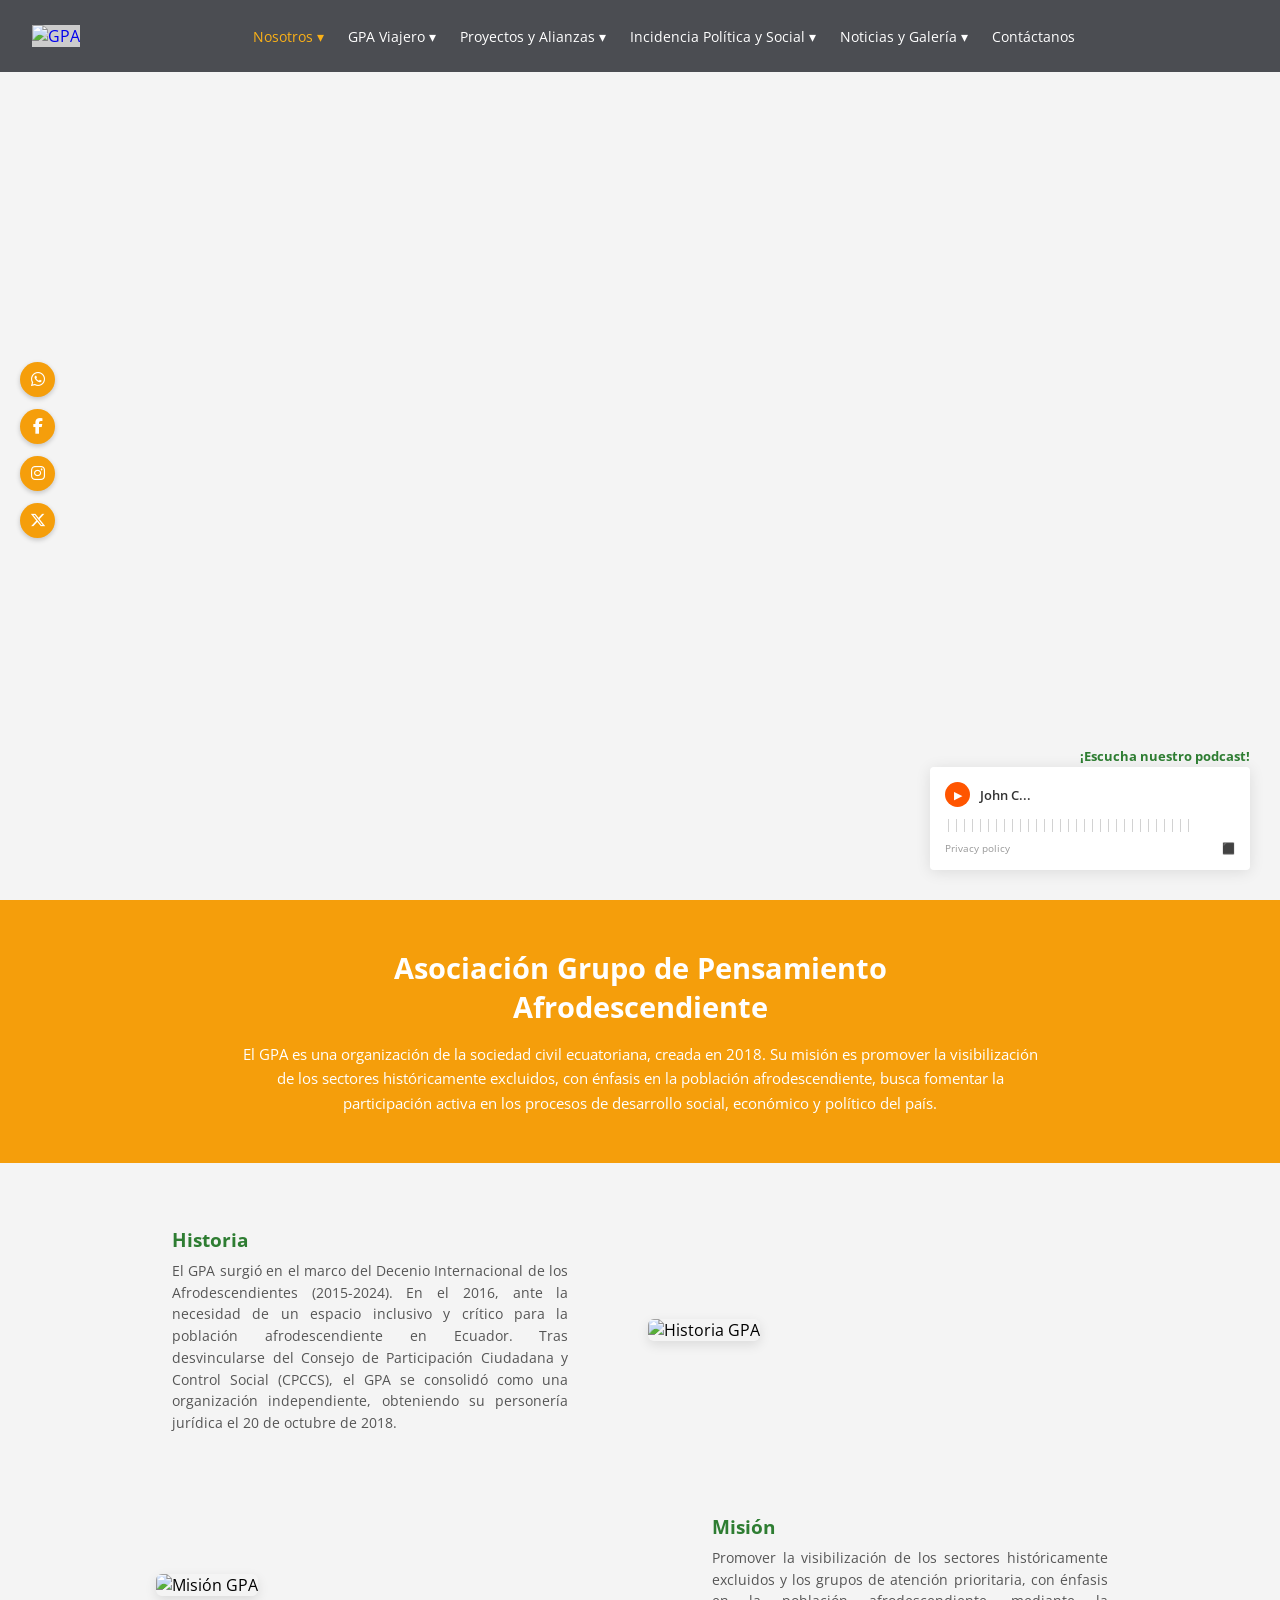
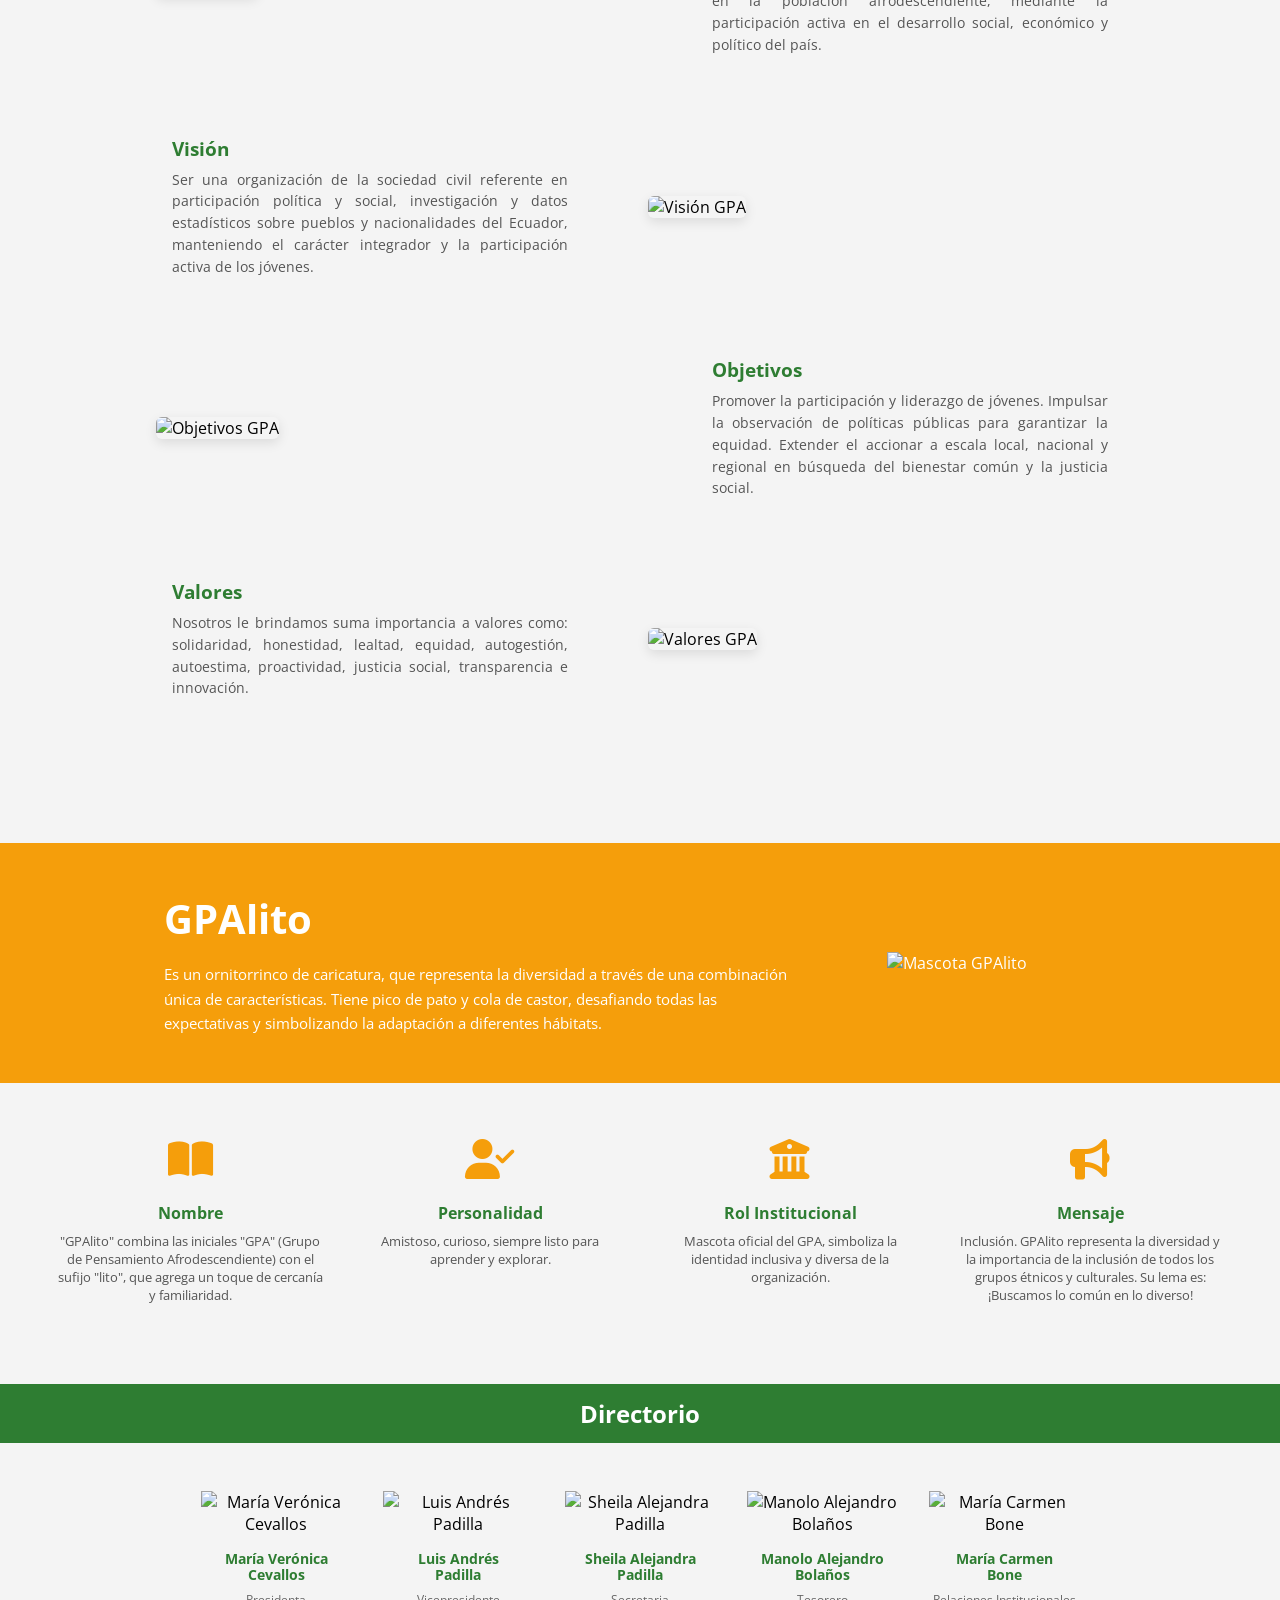
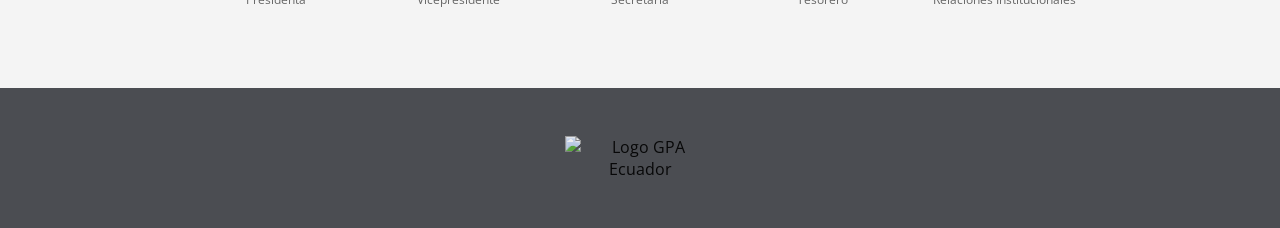
==== index.html @ c5108c90 "Mi primer commit: Pagina Inicial" ====
<!DOCTYPE html>
<html lang="es">
<head>
    <meta charset="UTF-8">
    <meta name="viewport" content="width=device-width, initial-scale=1.0">
    <title>GPA Ecuador | Grupo de Pensamiento Afrodescendiente</title>
    
    <link rel="preconnect" href="https://fonts.googleapis.com">
    <link rel="preconnect" href="https://fonts.gstatic.com" crossorigin>
    <link href="https://fonts.googleapis.com/css2?family=Montserrat:wght@400;600;700&family=Open+Sans:wght@400;600&display=swap" rel="stylesheet">
    
    <link rel="stylesheet" href="https://cdnjs.cloudflare.com/ajax/libs/font-awesome/6.4.0/css/all.min.css">
    
    <link rel="stylesheet" href="css/styles.css">
</head>
<body>

   <div class="social-sidebar">
        <a href="https://api.whatsapp.com/send?phone=593963593763&text&context=ARC0mKlRReVbteRDVoVHI3ZpB_s1VUtft6moxFhTXFk3QOKmRRpmw9lEQm4PkUYQwe5VTdAUgNfcZGFbI316Rn2r6z-CFw1SJImTO-wbsrVfuX4d-Qjkn3jvukXHPbR6F3FJP-Gywp6Gw6svN1Ks0zBRpQ&source&app=facebook" target="_blank" rel="noopener noreferrer" class="social-btn">
            <i class="fab fa-whatsapp"></i>
        </a>
        
        <a href="https://www.facebook.com/gpafroficial" target="_blank" rel="noopener noreferrer" class="social-btn">
            <i class="fab fa-facebook-f"></i>
        </a>
        
        <a href="https://www.instagram.com/gpafroficial/" target="_blank" rel="noopener noreferrer" class="social-btn">
            <i class="fab fa-instagram"></i>
        </a>
        
        <a href="https://x.com/gpafroficial?t=GtPYE1b2U4XXkGQpBoZMTg&s=09" target="_blank" rel="noopener noreferrer" class="social-btn">
            <i class="fa-brands fa-x-twitter"></i>
        </a>
    </div>

   <header class="header">
        <nav class="navbar container-fluid">
            <a href="index.html" class="logo">
                <img src="assets/ruta-a-tu-logo.png" alt="GPA" class="logo-img">
            </a>
            
            <div class="nav-menu" id="nav-menu">
                <ul class="nav-list">
                    <li class="nav-item dropdown">
                        <a href="index.html" class="nav-link active">Nosotros ▾</a>
                        <ul class="dropdown-menu">
                            <li><a href="index.html#historia" class="dropdown-link">Historia</a></li>
                            <li><a href="index.html#gpalito" class="dropdown-link">GPAlito</a></li>
                            <li><a href="index.html#autoridades" class="dropdown-link">Autoridades</a></li>
                        </ul>
                    </li>
                    
                    <li class="nav-item dropdown">
                        <a href="pages/gpaviajero.html" class="nav-link">GPA Viajero ▾</a>
                        <ul class="dropdown-menu">
                            <li><a href="pages/gpaviajero.html#nacional" class="dropdown-link">Nacional</a></li>
                            <li><a href="pages/gpaviajero.html#internacional" class="dropdown-link">Internacional</a></li>
                        </ul>
                    </li>

                    <li class="nav-item dropdown">
                        <a href="pages/proyectos.html" class="nav-link">Proyectos y Alianzas ▾</a>
                        <ul class="dropdown-menu">
                            <li><a href="pages/proyectos.html#oratoria" class="dropdown-link">Oratoria</a></li>
                            <li><a href="pages/proyectos.html#te-lo-cuento" class="dropdown-link">Te lo cuento en un cuento</a></li>
                            <li><a href="pages/proyectos.html#transformando" class="dropdown-link">Transformando Narrativas</a></li>
                            <li><a href="pages/proyectos.html#evocando" class="dropdown-link">Evocando Raíces</a></li>
                            <li><a href="pages/proyectos.html#cinedis" class="dropdown-link">CINEDIS</a></li>
                            <li><a href="pages/proyectos.html#formacion" class="dropdown-link">Formación de Líderes Comunitarios</a></li>
                            <li><a href="pages/proyectos.html#convenios" class="dropdown-link">Convenios</a></li>
                            <li><a href="pages/proyectos.html#organizaciones" class="dropdown-link">Organizaciones Aliadas</a></li>
                        </ul>
                    </li>
                    
                    <li class="nav-item dropdown">
                        <a href="pages/incidencia.html" class="nav-link">Incidencia Política y Social ▾</a>
                        <ul class="dropdown-menu">
                            <li><a href="pages/incidencia.html#gpa-dialoga" class="dropdown-link">GPA Dialoga</a></li>
                            <li><a href="pages/incidencia.html#redes-integradas" class="dropdown-link">Redes Integradas</a></li>
                            <li><a href="pages/incidencia.html#incidencia-social" class="dropdown-link">Incidencia Social</a></li>
                        </ul>
                    </li>
                    
                    <li class="nav-item dropdown">
                        <a href="pages/noticias.html" class="nav-link">Noticias y Galería ▾</a>
                        <ul class="dropdown-menu">
                            <li><a href="pages/noticias.html#noticias" class="dropdown-link">Noticias</a></li>
                            <li><a href="pages/noticias.html#galeria" class="dropdown-link">Galería</a></li>
                        </ul>
                    </li>
                    
                    <li class="nav-item"><a href="pages/contacto.html" class="nav-link">Contáctanos</a></li>
                </ul>
            </div>

            <div class="nav-toggle" id="nav-toggle">
                <span class="bar"></span><span class="bar"></span><span class="bar"></span>
            </div>
        </nav>
    </header>

    <main>
        <section class="hero-image-only">
        </section>
        
        <section class="banner-naranja">
            <div class="container text-center">
                <h2>Asociación Grupo de Pensamiento<br>Afrodescendiente</h2>
                <p>El GPA es una organización de la sociedad civil ecuatoriana, creada en 2018. Su misión es promover la visibilización de los sectores históricamente excluidos, con énfasis en la población afrodescendiente, busca fomentar la participación activa en los procesos de desarrollo social, económico y político del país.</p>
            </div>
        </section>

        <section id="historia" class="pilares container">
            <div class="pilar-row">
                <div class="pilar-text">
                    <h3 class="titulo-verde">Historia</h3>
                    <p>El GPA surgió en el marco del Decenio Internacional de los Afrodescendientes (2015-2024). En el 2016, ante la necesidad de un espacio inclusivo y crítico para la población afrodescendiente en Ecuador. Tras desvincularse del Consejo de Participación Ciudadana y Control Social (CPCCS), el GPA se consolidó como una organización independiente, obteniendo su personería jurídica el 20 de octubre de 2018.</p>
                </div>
                <div class="pilar-img">
                    <img src="ruta-imagen-historia.jpg" alt="Historia GPA">
                </div>
            </div>

            <div class="pilar-row row-reverse">
                <div class="pilar-text">
                    <h3 class="titulo-verde">Misión</h3>
                    <p>Promover la visibilización de los sectores históricamente excluidos y los grupos de atención prioritaria, con énfasis en la población afrodescendiente, mediante la participación activa en el desarrollo social, económico y político del país.</p>
                </div>
                <div class="pilar-img">
                    <img src="ruta-imagen-mision.jpg" alt="Misión GPA">
                </div>
            </div>

            <div class="pilar-row">
                <div class="pilar-text">
                    <h3 class="titulo-verde">Visión</h3>
                    <p>Ser una organización de la sociedad civil referente en participación política y social, investigación y datos estadísticos sobre pueblos y nacionalidades del Ecuador, manteniendo el carácter integrador y la participación activa de los jóvenes.</p>
                </div>
                <div class="pilar-img">
                    <img src="ruta-imagen-vision.jpg" alt="Visión GPA">
                </div>
            </div>

            <div class="pilar-row row-reverse">
                <div class="pilar-text">
                    <h3 class="titulo-verde">Objetivos</h3>
                    <p>Promover la participación y liderazgo de jóvenes. Impulsar la observación de políticas públicas para garantizar la equidad. Extender el accionar a escala local, nacional y regional en búsqueda del bienestar común y la justicia social.</p>
                </div>
                <div class="pilar-img">
                    <img src="ruta-imagen-objetivos.jpg" alt="Objetivos GPA">
                </div>
            </div>

            <div class="pilar-row">
                <div class="pilar-text">
                    <h3 class="titulo-verde">Valores</h3>
                    <p>Nosotros le brindamos suma importancia a valores como: solidaridad, honestidad, lealtad, equidad, autogestión, autoestima, proactividad, justicia social, transparencia e innovación.</p>
                </div>
                <div class="pilar-img">
                    <img src="ruta-imagen-valores.jpg" alt="Valores GPA">
                </div>
            </div>
        </section>

        <section id="gpalito" class="banner-naranja gpalito-banner">
            <div class="container gpalito-layout">
                <div class="gpalito-text">
                    <h2>GPAlito</h2>
                    <p>Es un ornitorrinco de caricatura, que representa la diversidad a través de una combinación única de características. Tiene pico de pato y cola de castor, desafiando todas las expectativas y simbolizando la adaptación a diferentes hábitats.</p>
                </div>
                <div class="gpalito-img">
                    <img src="ruta-imagen-gpalito.png" alt="Mascota GPAlito">
                </div>
            </div>
        </section>

        <section class="atributos-container container">
            <div class="atributo-item">
                <div class="icono-placeholder"><i class="fa-solid fa-book-open"></i></div>
                <h4 class="titulo-verde">Nombre</h4>
                <p>"GPAlito" combina las iniciales "GPA" (Grupo de Pensamiento Afrodescendiente) con el sufijo "lito", que agrega un toque de cercanía y familiaridad.</p>
            </div>
            <div class="atributo-item">
                <div class="icono-placeholder"><i class="fa-solid fa-user-check"></i></div>
                <h4 class="titulo-verde">Personalidad</h4>
                <p>Amistoso, curioso, siempre listo para aprender y explorar.</p>
            </div>
            <div class="atributo-item">
                <div class="icono-placeholder"><i class="fa-solid fa-building-columns"></i></div>
                <h4 class="titulo-verde">Rol Institucional</h4>
                <p>Mascota oficial del GPA, simboliza la identidad inclusiva y diversa de la organización.</p>
            </div>
            <div class="atributo-item">
                <div class="icono-placeholder"><i class="fa-solid fa-bullhorn"></i></div>
                <h4 class="titulo-verde">Mensaje</h4>
                <p>Inclusión. GPAlito representa la diversidad y la importancia de la inclusión de todos los grupos étnicos y culturales. Su lema es: ¡Buscamos lo común en lo diverso!</p>
            </div>
        </section>

        <section id="autoridades" class="directorio-section">
            <div class="franja-verde">
                <h2>Directorio</h2>
            </div>
            <div class="equipo-container container">
                <div class="miembro">
                    <img src="ruta-foto-maria.jpg" alt="María Verónica Cevallos">
                    <h5 class="titulo-verde">María Verónica<br>Cevallos</h5>
                    <p>Presidenta</p>
                </div>
                <div class="miembro">
                    <img src="ruta-foto-luis.jpg" alt="Luis Andrés Padilla">
                    <h5 class="titulo-verde">Luis Andrés<br>Padilla</h5>
                    <p>Vicepresidente</p>
                </div>
                <div class="miembro">
                    <img src="ruta-foto-sheila.jpg" alt="Sheila Alejandra Padilla">
                    <h5 class="titulo-verde">Sheila Alejandra<br>Padilla</h5>
                    <p>Secretaria</p>
                </div>
                <div class="miembro">
                    <img src="ruta-foto-manolo.jpg" alt="Manolo Alejandro Bolaños">
                    <h5 class="titulo-verde">Manolo Alejandro<br>Bolaños</h5>
                    <p>Tesorero</p>
                </div>
                <div class="miembro">
                    <img src="ruta-foto-carmen.jpg" alt="María Carmen Bone">
                    <h5 class="titulo-verde">María Carmen<br>Bone</h5>
                    <p>Relaciones Institucionales</p>
                </div>
            </div>
        </section>
    </main>

    <div class="podcast-widget">
        <div class="podcast-header">
            <span class="play-btn">▶</span>
            <span class="podcast-title">John C...</span>
        </div>
        <div class="podcast-wave">
            |||||||||||||||||||||||||||||||
        </div>
        <div class="podcast-footer">
            <span class="privacy">Privacy policy</span>
            <span class="logo-blackbox">⬛</span>
        </div>
        <div class="podcast-label">¡Escucha nuestro podcast!</div>
    </div>

    <footer class="footer-gris">
        <div class="container text-center">
            <div class="footer-logo">
                <img src="ruta-a-tu-logo-footer.png" alt="Logo GPA Ecuador">
            </div>
        </div>
    </footer>
    
    <script src="js/main.js"></script>
</body>
</html>
---- css/styles.css ----
/* css/styles.css */

/* --- 1. BASE --- */
@import url('base/variables.css');

/* --- 2. LAYOUT --- */
@import url('layout/header.css');
@import url('layout/footer.css');

/* --- 3. MÓDULOS --- */
@import url('modules/nosotros.css');
@import url('modules/gpaviajero.css');
@import url('modules/proyectos.css');
@import url('modules/incidencias.css');
@import url('modules/noticias.css');
@import url('modules/contacto.css');



/* --- 4. RESPONSIVE (MEDIA QUERIES GLOBALES) --- */
@media screen and (max-width: 768px) {
    /* Header */
    .nav-toggle { display: flex; flex-direction: column; gap: 5px; cursor: pointer; }
    .nav-toggle .bar { width: 25px; height: 3px; background-color: var(--text-light); }
    .nav-menu { position: absolute; top: var(--header-height); left: -100%; width: 100%; background-color: var(--header-bg); padding: 2rem 0; transition: 0.4s; }
    .nav-list { flex-direction: column; align-items: center; gap: 1.5rem; }
    .dropdown-menu { position: static; box-shadow: none; display: none; }
    .dropdown:hover .dropdown-menu { display: block; }
    
    /* Pilares y Layouts */
    .pilar-row, .pilar-row.row-reverse { flex-direction: column; gap: 1.5rem; }
    .gpalito-layout { flex-direction: column; text-align: center; }
    .gpalito-text { text-align: center; margin-bottom: 2rem; }
    .atributos-container { grid-template-columns: 1fr 1fr; }
    
    /* Widgets Flotantes */
    .podcast-widget { width: 280px; right: 10px; bottom: 10px; }
    .social-sidebar { left: 5px; }
}

/* Ajuste para que la barra de navegación fija no cubra el contenido al hacer clic en un enlace */
section[id] {
    /* El valor debe ser igual o ligeramente mayor a la altura de tu barra de navegación (--header-height) */
    scroll-margin-top: 5rem; 
}

.caja-creditos-oculta {
    display: none; /* ¡Esto es lo que mantiene el texto oculto al inicio! */
    margin-top: 2rem;
    max-width: 800px;
    margin-left: auto;
    margin-right: auto;
    border: 1px solid #e0e0e0;
    border-radius: 15px; /* Bordes redondeados */
    padding: 2rem;
    text-align: left;
    background-color: #ffffff;
    box-shadow: 0 4px 15px rgba(0,0,0,0.05);
}
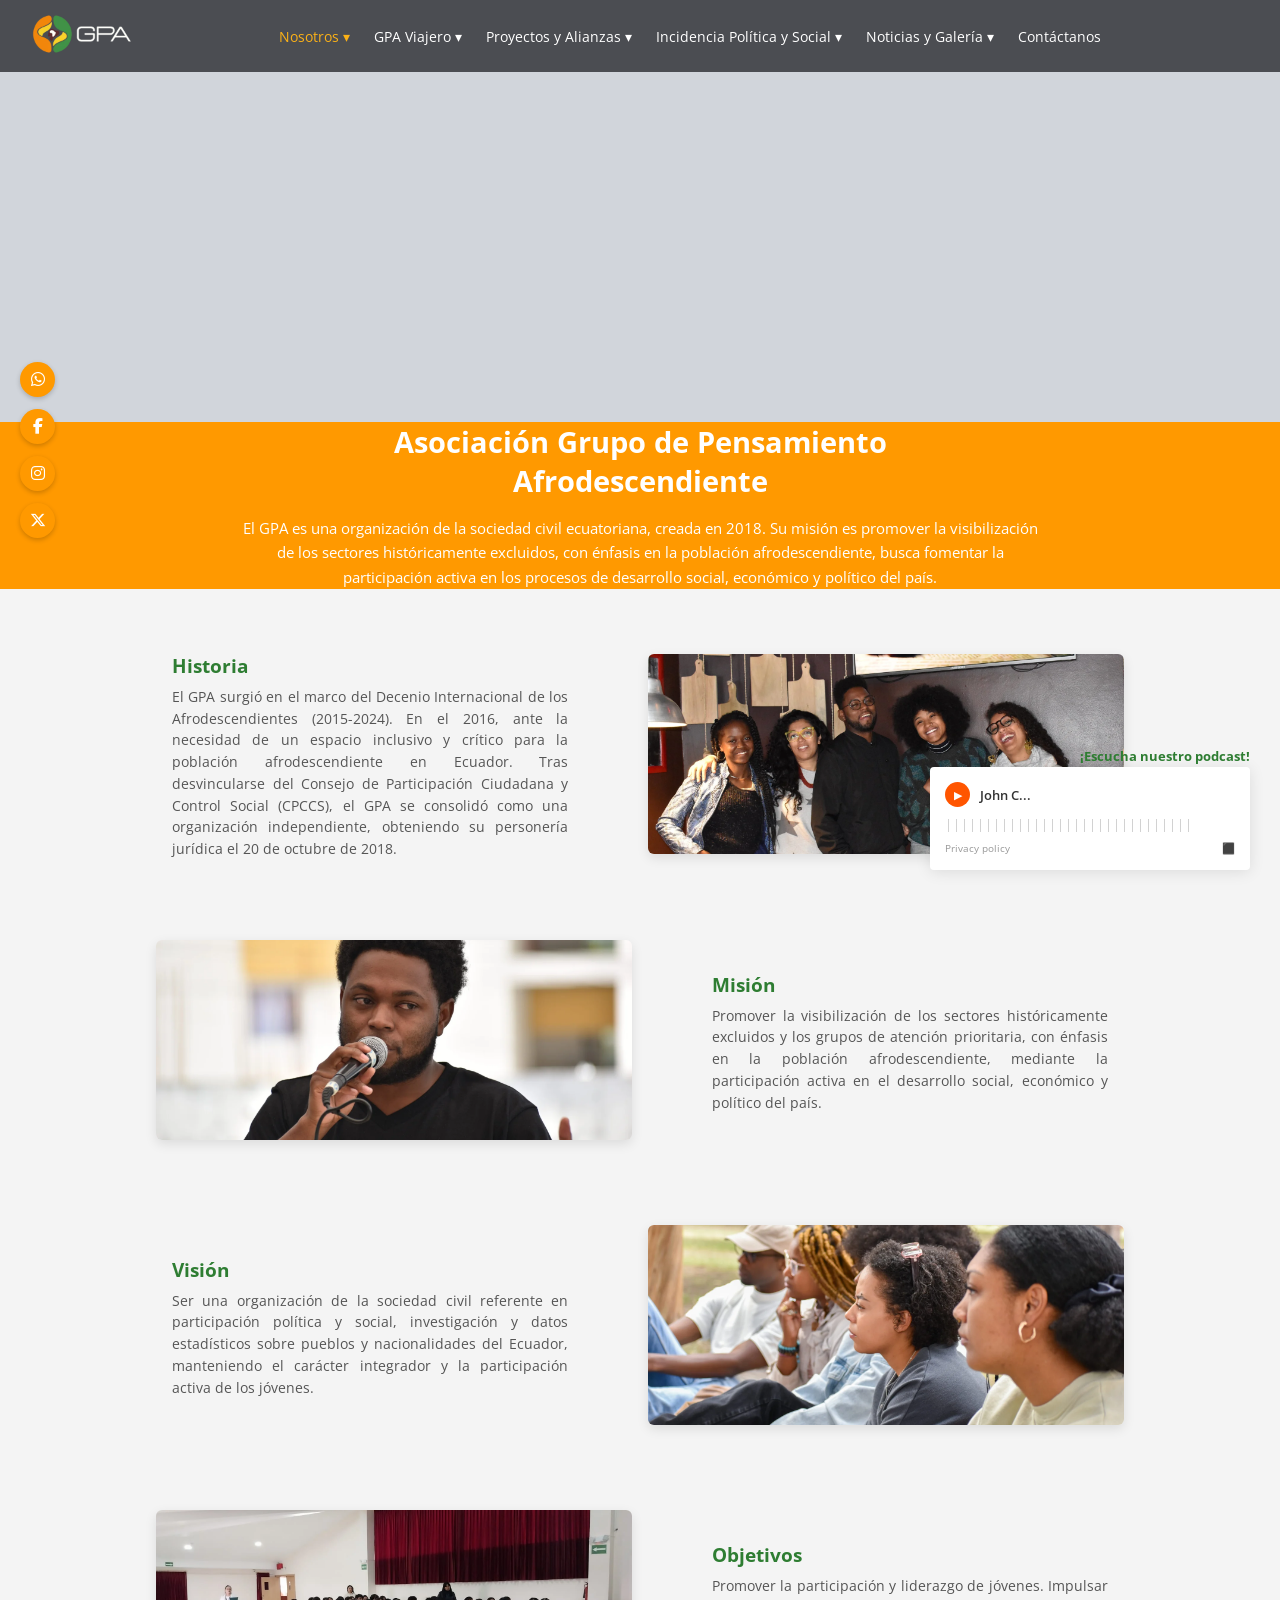
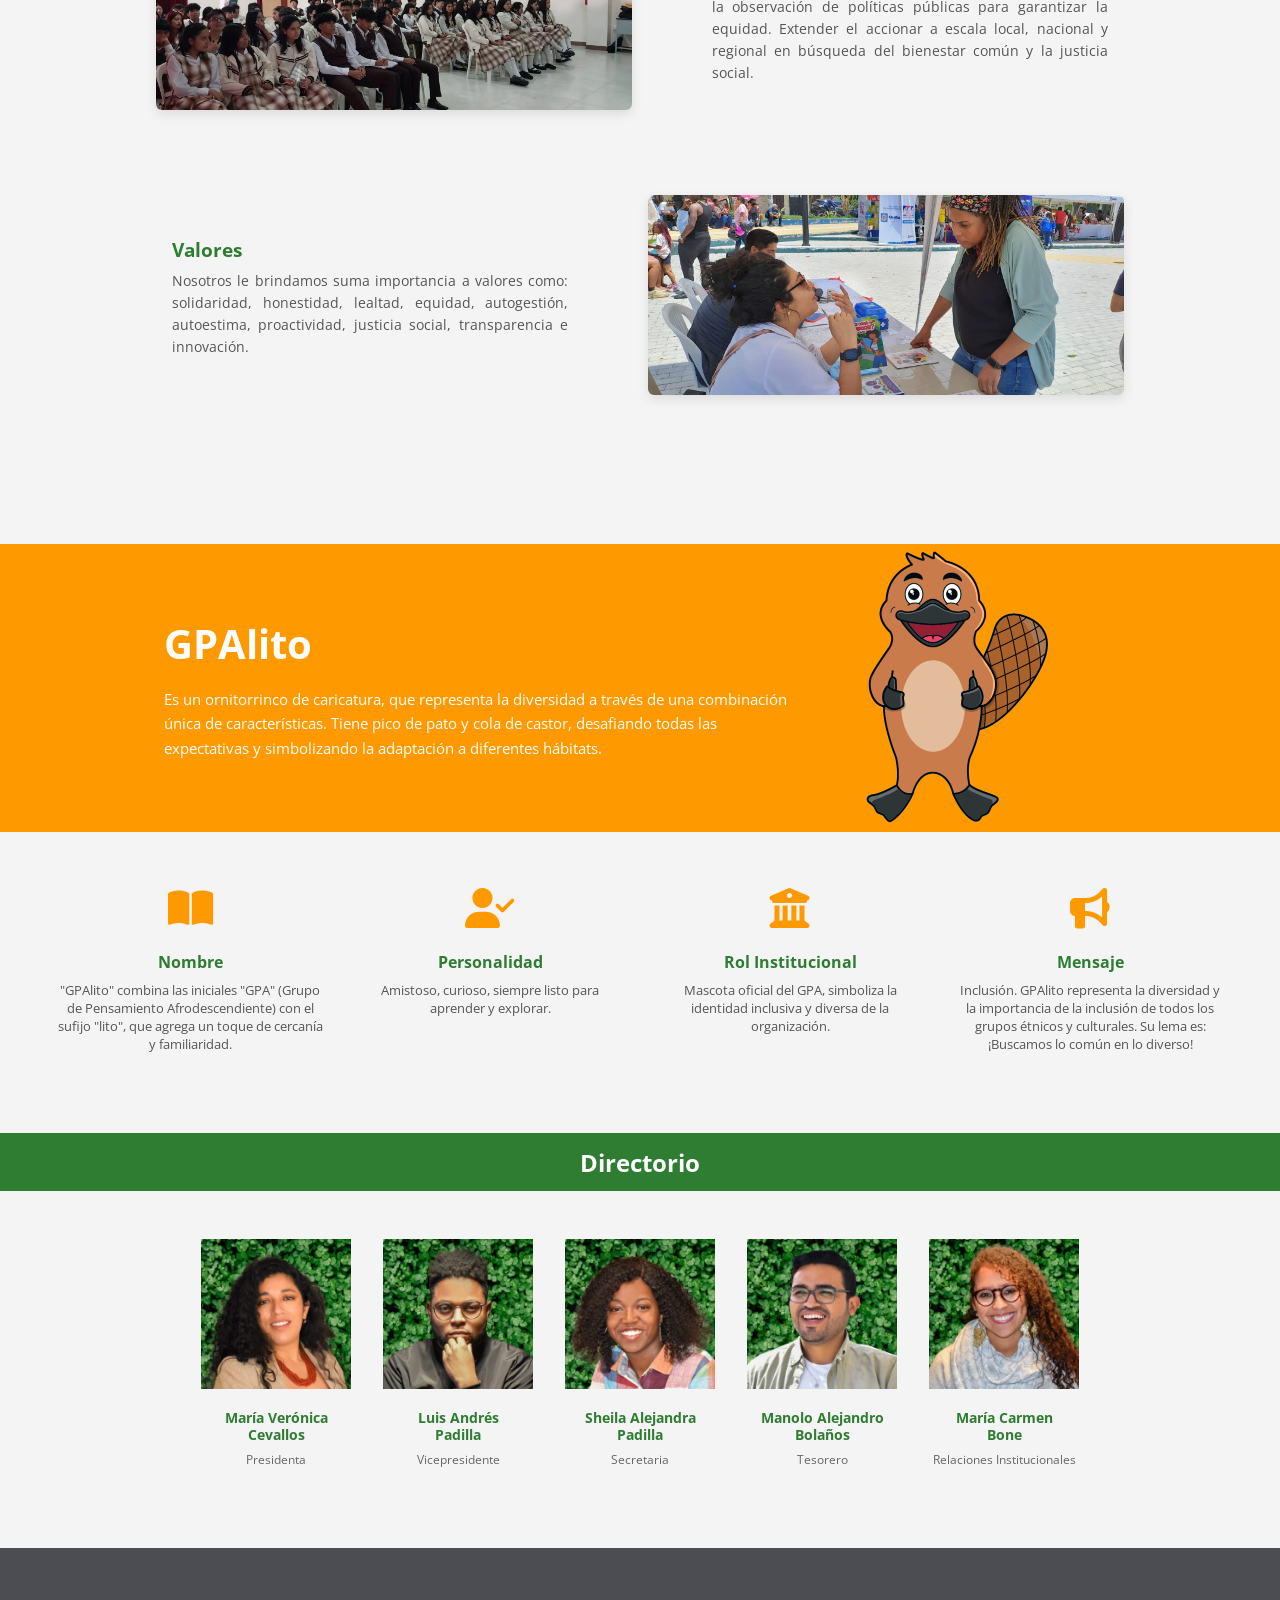
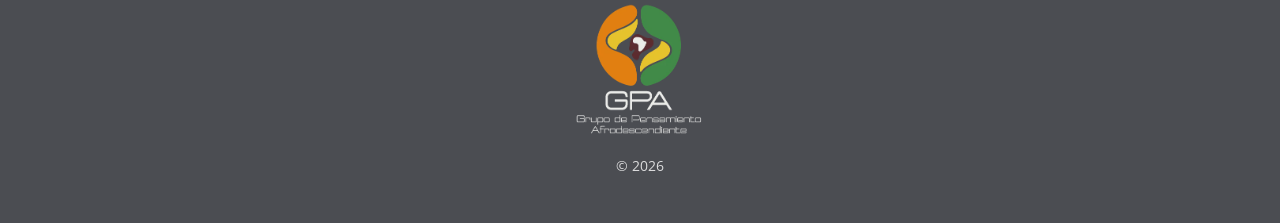
==== commit 7889979e: "Segunda Version" ====
--- a/index.html
+++ b/index.html
@@ -1,44 +1,55 @@
 <!DOCTYPE html>
 <html lang="es">
+
 <head>
+
     <meta charset="UTF-8">
+    <meta name="description"
+        content="Grupo de Pensamiento Afrodescendiente (GPA) en Ecuador. Promovemos derechos, cultura, oratoria y formación de líderes comunitarios afroecuatorianos en Quito.">
+    <meta name="keywords"
+        content="GPA, Afrodescendiente, Ecuador, Quito, Derechos Humanos, Liderazgo, Cultura Afro, Vinculación">
+    <meta name="author" content="Equipo de Diseño Web - Universidad Tecnológica Israel">
+
+    <meta property="og:title" content="GPA Ecuador - Grupo de Pensamiento Afrodescendiente">
+    <meta property="og:description"
+        content="Conoce nuestros proyectos de incidencia política, oratoria y derechos sociales en Ecuador.">
+    <meta property="og:image" content="../assets/ruta-a-tu-logo.png">
+    <meta property="og:url" content="https://gpaecuador.org">
     <meta name="viewport" content="width=device-width, initial-scale=1.0">
     <title>GPA Ecuador | Grupo de Pensamiento Afrodescendiente</title>
-    
+
     <link rel="preconnect" href="https://fonts.googleapis.com">
     <link rel="preconnect" href="https://fonts.gstatic.com" crossorigin>
-    <link href="https://fonts.googleapis.com/css2?family=Montserrat:wght@400;600;700&family=Open+Sans:wght@400;600&display=swap" rel="stylesheet">
-    
+    <link
+        href="https://fonts.googleapis.com/css2?family=Montserrat:wght@400;600;700&family=Open+Sans:wght@400;600&display=swap"
+        rel="stylesheet">
+
     <link rel="stylesheet" href="https://cdnjs.cloudflare.com/ajax/libs/font-awesome/6.4.0/css/all.min.css">
-    
+
     <link rel="stylesheet" href="css/styles.css">
 </head>
+
 <body>
 
-   <div class="social-sidebar">
-        <a href="https://api.whatsapp.com/send?phone=593963593763&text&context=ARC0mKlRReVbteRDVoVHI3ZpB_s1VUtft6moxFhTXFk3QOKmRRpmw9lEQm4PkUYQwe5VTdAUgNfcZGFbI316Rn2r6z-CFw1SJImTO-wbsrVfuX4d-Qjkn3jvukXHPbR6F3FJP-Gywp6Gw6svN1Ks0zBRpQ&source&app=facebook" target="_blank" rel="noopener noreferrer" class="social-btn">
-            <i class="fab fa-whatsapp"></i>
-        </a>
-        
-        <a href="https://www.facebook.com/gpafroficial" target="_blank" rel="noopener noreferrer" class="social-btn">
-            <i class="fab fa-facebook-f"></i>
-        </a>
-        
-        <a href="https://www.instagram.com/gpafroficial/" target="_blank" rel="noopener noreferrer" class="social-btn">
-            <i class="fab fa-instagram"></i>
-        </a>
-        
-        <a href="https://x.com/gpafroficial?t=GtPYE1b2U4XXkGQpBoZMTg&s=09" target="_blank" rel="noopener noreferrer" class="social-btn">
-            <i class="fa-brands fa-x-twitter"></i>
-        </a>
+
+
+    <div class="social-sidebar">
+        <a href="https://api.whatsapp.com/send?phone=593963593763" target="_blank" rel="noopener noreferrer"
+            class="social-btn" aria-label="WhatsApp"><i class="fab fa-whatsapp"></i></a>
+        <a href="https://www.facebook.com/gpafroficial" target="_blank" rel="noopener noreferrer" class="social-btn"
+            aria-label="Facebook"><i class="fab fa-facebook-f"></i></a>
+        <a href="https://www.instagram.com/gpafroficial/" target="_blank" rel="noopener noreferrer" class="social-btn"
+            aria-label="Instagram"><i class="fab fa-instagram"></i></a>
+        <a href="https://x.com/gpafroficial" target="_blank" rel="noopener noreferrer" class="social-btn"
+            aria-label="Twitter"><i class="fa-brands fa-x-twitter"></i></a>
     </div>
 
-   <header class="header">
+    <header class="header">
         <nav class="navbar container-fluid">
             <a href="index.html" class="logo">
-                <img src="assets/ruta-a-tu-logo.png" alt="GPA" class="logo-img">
+                <img src="assets/img/LogoMenuGPA.webp" alt="GPA" class="logo-img">
             </a>
-            
+
             <div class="nav-menu" id="nav-menu">
                 <ul class="nav-list">
                     <li class="nav-item dropdown">
@@ -49,12 +60,13 @@
                             <li><a href="index.html#autoridades" class="dropdown-link">Autoridades</a></li>
                         </ul>
                     </li>
-                    
+
                     <li class="nav-item dropdown">
                         <a href="pages/gpaviajero.html" class="nav-link">GPA Viajero ▾</a>
                         <ul class="dropdown-menu">
                             <li><a href="pages/gpaviajero.html#nacional" class="dropdown-link">Nacional</a></li>
-                            <li><a href="pages/gpaviajero.html#internacional" class="dropdown-link">Internacional</a></li>
+                            <li><a href="pages/gpaviajero.html#internacional" class="dropdown-link">Internacional</a>
+                            </li>
                         </ul>
                     </li>
 
@@ -62,25 +74,31 @@
                         <a href="pages/proyectos.html" class="nav-link">Proyectos y Alianzas ▾</a>
                         <ul class="dropdown-menu">
                             <li><a href="pages/proyectos.html#oratoria" class="dropdown-link">Oratoria</a></li>
-                            <li><a href="pages/proyectos.html#te-lo-cuento" class="dropdown-link">Te lo cuento en un cuento</a></li>
-                            <li><a href="pages/proyectos.html#transformando" class="dropdown-link">Transformando Narrativas</a></li>
+                            <li><a href="pages/proyectos.html#te-lo-cuento" class="dropdown-link">Te lo cuento en un
+                                    cuento</a></li>
+                            <li><a href="pages/proyectos.html#transformando" class="dropdown-link">Transformando
+                                    Narrativas</a></li>
                             <li><a href="pages/proyectos.html#evocando" class="dropdown-link">Evocando Raíces</a></li>
                             <li><a href="pages/proyectos.html#cinedis" class="dropdown-link">CINEDIS</a></li>
-                            <li><a href="pages/proyectos.html#formacion" class="dropdown-link">Formación de Líderes Comunitarios</a></li>
+                            <li><a href="pages/proyectos.html#formacion" class="dropdown-link">Formación de Líderes
+                                    Comunitarios</a></li>
                             <li><a href="pages/proyectos.html#convenios" class="dropdown-link">Convenios</a></li>
-                            <li><a href="pages/proyectos.html#organizaciones" class="dropdown-link">Organizaciones Aliadas</a></li>
-                        </ul>
-                    </li>
-                    
+                            <li><a href="pages/proyectos.html#organizaciones" class="dropdown-link">Organizaciones
+                                    Aliadas</a></li>
+                        </ul>
+                    </li>
+
                     <li class="nav-item dropdown">
                         <a href="pages/incidencia.html" class="nav-link">Incidencia Política y Social ▾</a>
                         <ul class="dropdown-menu">
                             <li><a href="pages/incidencia.html#gpa-dialoga" class="dropdown-link">GPA Dialoga</a></li>
-                            <li><a href="pages/incidencia.html#redes-integradas" class="dropdown-link">Redes Integradas</a></li>
-                            <li><a href="pages/incidencia.html#incidencia-social" class="dropdown-link">Incidencia Social</a></li>
-                        </ul>
-                    </li>
-                    
+                            <li><a href="pages/incidencia.html#redes-integradas" class="dropdown-link">Redes
+                                    Integradas</a></li>
+                            <li><a href="pages/incidencia.html#incidencia-social" class="dropdown-link">Incidencia
+                                    Social</a></li>
+                        </ul>
+                    </li>
+
                     <li class="nav-item dropdown">
                         <a href="pages/noticias.html" class="nav-link">Noticias y Galería ▾</a>
                         <ul class="dropdown-menu">
@@ -88,7 +106,7 @@
                             <li><a href="pages/noticias.html#galeria" class="dropdown-link">Galería</a></li>
                         </ul>
                     </li>
-                    
+
                     <li class="nav-item"><a href="pages/contacto.html" class="nav-link">Contáctanos</a></li>
                 </ul>
             </div>
@@ -100,13 +118,24 @@
     </header>
 
     <main>
-        <section class="hero-image-only">
-        </section>
-        
+        <section class="hero-viajero">
+            <div class="slider-container">
+                <div class="slider">
+                    <div class="slide"><img src="assets/img//View-Nosotros/Principal1.webp" alt="Slide 1"></div>
+                    <div class="slide"><img src="assets/img//View-Nosotros/Principal2.webp" alt="Slide 2"></div>
+                    <div class="slide"><img src="assets/img//View-Nosotros/Principal3.webp" alt="Slide 3"></div>
+                </div>
+                <section class="banner-naranja"></section>
+            </div>
+        </section>
+
         <section class="banner-naranja">
             <div class="container text-center">
                 <h2>Asociación Grupo de Pensamiento<br>Afrodescendiente</h2>
-                <p>El GPA es una organización de la sociedad civil ecuatoriana, creada en 2018. Su misión es promover la visibilización de los sectores históricamente excluidos, con énfasis en la población afrodescendiente, busca fomentar la participación activa en los procesos de desarrollo social, económico y político del país.</p>
+                <p>El GPA es una organización de la sociedad civil ecuatoriana, creada en 2018. Su misión es promover la
+                    visibilización de los sectores históricamente excluidos, con énfasis en la población
+                    afrodescendiente, busca fomentar la participación activa en los procesos de desarrollo social,
+                    económico y político del país.</p>
             </div>
         </section>
 
@@ -114,50 +143,61 @@
             <div class="pilar-row">
                 <div class="pilar-text">
                     <h3 class="titulo-verde">Historia</h3>
-                    <p>El GPA surgió en el marco del Decenio Internacional de los Afrodescendientes (2015-2024). En el 2016, ante la necesidad de un espacio inclusivo y crítico para la población afrodescendiente en Ecuador. Tras desvincularse del Consejo de Participación Ciudadana y Control Social (CPCCS), el GPA se consolidó como una organización independiente, obteniendo su personería jurídica el 20 de octubre de 2018.</p>
-                </div>
-                <div class="pilar-img">
-                    <img src="ruta-imagen-historia.jpg" alt="Historia GPA">
+                    <p>El GPA surgió en el marco del Decenio Internacional de los Afrodescendientes (2015-2024). En el
+                        2016, ante la necesidad de un espacio inclusivo y crítico para la población afrodescendiente en
+                        Ecuador. Tras desvincularse del Consejo de Participación Ciudadana y Control Social (CPCCS), el
+                        GPA se consolidó como una organización independiente, obteniendo su personería jurídica el 20 de
+                        octubre de 2018.</p>
+                </div>
+                <div class="pilar-img">
+                    <img src="assets/img//View-Nosotros/Historia.webp" alt="Historia GPA">
                 </div>
             </div>
 
             <div class="pilar-row row-reverse">
                 <div class="pilar-text">
                     <h3 class="titulo-verde">Misión</h3>
-                    <p>Promover la visibilización de los sectores históricamente excluidos y los grupos de atención prioritaria, con énfasis en la población afrodescendiente, mediante la participación activa en el desarrollo social, económico y político del país.</p>
-                </div>
-                <div class="pilar-img">
-                    <img src="ruta-imagen-mision.jpg" alt="Misión GPA">
+                    <p>Promover la visibilización de los sectores históricamente excluidos y los grupos de atención
+                        prioritaria, con énfasis en la población afrodescendiente, mediante la participación activa en
+                        el desarrollo social, económico y político del país.</p>
+                </div>
+                <div class="pilar-img">
+                    <img src="assets/img/View-Nosotros/Mision.webp" alt="Misión GPA">
                 </div>
             </div>
 
             <div class="pilar-row">
                 <div class="pilar-text">
                     <h3 class="titulo-verde">Visión</h3>
-                    <p>Ser una organización de la sociedad civil referente en participación política y social, investigación y datos estadísticos sobre pueblos y nacionalidades del Ecuador, manteniendo el carácter integrador y la participación activa de los jóvenes.</p>
-                </div>
-                <div class="pilar-img">
-                    <img src="ruta-imagen-vision.jpg" alt="Visión GPA">
+                    <p>Ser una organización de la sociedad civil referente en participación política y social,
+                        investigación y datos estadísticos sobre pueblos y nacionalidades del Ecuador, manteniendo el
+                        carácter integrador y la participación activa de los jóvenes.</p>
+                </div>
+                <div class="pilar-img">
+                    <img src="assets/img/View-Nosotros/Vision.webp" alt="Visión GPA">
                 </div>
             </div>
 
             <div class="pilar-row row-reverse">
                 <div class="pilar-text">
                     <h3 class="titulo-verde">Objetivos</h3>
-                    <p>Promover la participación y liderazgo de jóvenes. Impulsar la observación de políticas públicas para garantizar la equidad. Extender el accionar a escala local, nacional y regional en búsqueda del bienestar común y la justicia social.</p>
-                </div>
-                <div class="pilar-img">
-                    <img src="ruta-imagen-objetivos.jpg" alt="Objetivos GPA">
+                    <p>Promover la participación y liderazgo de jóvenes. Impulsar la observación de políticas públicas
+                        para garantizar la equidad. Extender el accionar a escala local, nacional y regional en búsqueda
+                        del bienestar común y la justicia social.</p>
+                </div>
+                <div class="pilar-img">
+                    <img src="assets/img/View-Nosotros/Objetivos.webp" alt="Objetivos GPA">
                 </div>
             </div>
 
             <div class="pilar-row">
                 <div class="pilar-text">
                     <h3 class="titulo-verde">Valores</h3>
-                    <p>Nosotros le brindamos suma importancia a valores como: solidaridad, honestidad, lealtad, equidad, autogestión, autoestima, proactividad, justicia social, transparencia e innovación.</p>
-                </div>
-                <div class="pilar-img">
-                    <img src="ruta-imagen-valores.jpg" alt="Valores GPA">
+                    <p>Nosotros le brindamos suma importancia a valores como: solidaridad, honestidad, lealtad, equidad,
+                        autogestión, autoestima, proactividad, justicia social, transparencia e innovación.</p>
+                </div>
+                <div class="pilar-img">
+                    <img src="assets/img/View-Nosotros/Valores.webp" alt="Valores GPA">
                 </div>
             </div>
         </section>
@@ -166,10 +206,12 @@
             <div class="container gpalito-layout">
                 <div class="gpalito-text">
                     <h2>GPAlito</h2>
-                    <p>Es un ornitorrinco de caricatura, que representa la diversidad a través de una combinación única de características. Tiene pico de pato y cola de castor, desafiando todas las expectativas y simbolizando la adaptación a diferentes hábitats.</p>
+                    <p>Es un ornitorrinco de caricatura, que representa la diversidad a través de una combinación única
+                        de características. Tiene pico de pato y cola de castor, desafiando todas las expectativas y
+                        simbolizando la adaptación a diferentes hábitats.</p>
                 </div>
                 <div class="gpalito-img">
-                    <img src="ruta-imagen-gpalito.png" alt="Mascota GPAlito">
+                    <img src="assets/img/View-Nosotros/gpalitoMascota.webp" alt="Mascota GPAlito">
                 </div>
             </div>
         </section>
@@ -178,7 +220,8 @@
             <div class="atributo-item">
                 <div class="icono-placeholder"><i class="fa-solid fa-book-open"></i></div>
                 <h4 class="titulo-verde">Nombre</h4>
-                <p>"GPAlito" combina las iniciales "GPA" (Grupo de Pensamiento Afrodescendiente) con el sufijo "lito", que agrega un toque de cercanía y familiaridad.</p>
+                <p>"GPAlito" combina las iniciales "GPA" (Grupo de Pensamiento Afrodescendiente) con el sufijo "lito",
+                    que agrega un toque de cercanía y familiaridad.</p>
             </div>
             <div class="atributo-item">
                 <div class="icono-placeholder"><i class="fa-solid fa-user-check"></i></div>
@@ -193,7 +236,8 @@
             <div class="atributo-item">
                 <div class="icono-placeholder"><i class="fa-solid fa-bullhorn"></i></div>
                 <h4 class="titulo-verde">Mensaje</h4>
-                <p>Inclusión. GPAlito representa la diversidad y la importancia de la inclusión de todos los grupos étnicos y culturales. Su lema es: ¡Buscamos lo común en lo diverso!</p>
+                <p>Inclusión. GPAlito representa la diversidad y la importancia de la inclusión de todos los grupos
+                    étnicos y culturales. Su lema es: ¡Buscamos lo común en lo diverso!</p>
             </div>
         </section>
 
@@ -203,27 +247,27 @@
             </div>
             <div class="equipo-container container">
                 <div class="miembro">
-                    <img src="ruta-foto-maria.jpg" alt="María Verónica Cevallos">
+                    <img src="assets/img/View-Nosotros/Maria.webp" alt="María Verónica Cevallos">
                     <h5 class="titulo-verde">María Verónica<br>Cevallos</h5>
                     <p>Presidenta</p>
                 </div>
                 <div class="miembro">
-                    <img src="ruta-foto-luis.jpg" alt="Luis Andrés Padilla">
+                    <img src="assets/img/View-Nosotros/Luis.webp" alt="Luis Andrés Padilla">
                     <h5 class="titulo-verde">Luis Andrés<br>Padilla</h5>
                     <p>Vicepresidente</p>
                 </div>
                 <div class="miembro">
-                    <img src="ruta-foto-sheila.jpg" alt="Sheila Alejandra Padilla">
+                    <img src="assets/img/View-Nosotros/Sheila.webp" alt="Sheila Alejandra Padilla">
                     <h5 class="titulo-verde">Sheila Alejandra<br>Padilla</h5>
                     <p>Secretaria</p>
                 </div>
                 <div class="miembro">
-                    <img src="ruta-foto-manolo.jpg" alt="Manolo Alejandro Bolaños">
+                    <img src="assets/img/View-Nosotros/Manolo.webp" alt="Manolo Alejandro Bolaños">
                     <h5 class="titulo-verde">Manolo Alejandro<br>Bolaños</h5>
                     <p>Tesorero</p>
                 </div>
                 <div class="miembro">
-                    <img src="ruta-foto-carmen.jpg" alt="María Carmen Bone">
+                    <img src="assets/img/View-Nosotros/Maria-Carmen.webp" alt="María Carmen Bone">
                     <h5 class="titulo-verde">María Carmen<br>Bone</h5>
                     <p>Relaciones Institucionales</p>
                 </div>
@@ -249,11 +293,13 @@
     <footer class="footer-gris">
         <div class="container text-center">
             <div class="footer-logo">
-                <img src="ruta-a-tu-logo-footer.png" alt="Logo GPA Ecuador">
-            </div>
+                <img src="assets/img/LogoGPA.webp" alt="Logo GPA Ecuador">
+            </div>
+            <p class="footer-copyright">© 2026</p>
         </div>
     </footer>
-    
+
     <script src="js/main.js"></script>
 </body>
-</html>
+
+</html>
--- a/css/styles.css
+++ b/css/styles.css
@@ -58,3 +58,79 @@
     box-shadow: 0 4px 15px rgba(0,0,0,0.05);
 }
 
+/* Menú móvil oculto por defecto */
+@media screen and (max-width: 992px) {
+    .nav-menu {
+        position: absolute;
+        top: 100%;
+        left: -100%; /* Oculto fuera de la pantalla */
+        width: 100%;
+        background-color: #333;
+        transition: 0.3s;
+    }
+    .nav-menu.show {
+        left: 0; /* Desliza hacia adentro */
+    }
+    .nav-list {
+        flex-direction: column;
+        align-items: center;
+        padding: 2rem 0;
+    }
+    .nav-toggle {
+        display: block; /* Asegúrate de que el icono sea visible */
+        cursor: pointer;
+    }
+}
+
+ .slider-container {
+    display: block;
+    margin: 0 !important;
+    padding: 0 !important;
+    border: none !important;
+    line-height: 0;
+    background: red; 
+}
+
+
+.slider {
+    display: flex;
+    width: 300%; /* 100% por cada imagen */
+    animation: slide 15s infinite; /* El efecto de movimiento */
+}
+
+/* Imagenes principales*/
+.slide {
+    position: absolute;
+    top: 0;
+    left: 0;
+    width: 100%;
+    height: 100%;
+    opacity: 0;
+    transition: opacity 1.5s ease-in-out; /* Tiempo de la transición */
+}
+.slide img {
+    display: block;
+    width: 100%;
+    height: 100%;
+    object-fit: cover;
+}
+
+/* Animación de desvanecimiento */
+.slider-container .slide:nth-child(1) { animation: fade 12s infinite; }
+.slider-container .slide:nth-child(2) { animation: fade 12s infinite 4s; }
+.slider-container .slide:nth-child(3) { animation: fade 12s infinite 8s; }
+
+@keyframes fade {
+    0% { opacity: 0; }
+    10% { opacity: 1; }
+    33% { opacity: 1; }
+    43% { opacity: 0; }
+    100% { opacity: 0; }
+}
+
+/* Reseteo general para eliminar espacios por defecto */
+* {
+    margin: 0;
+    padding: 0;
+    box-sizing: border-box;
+}
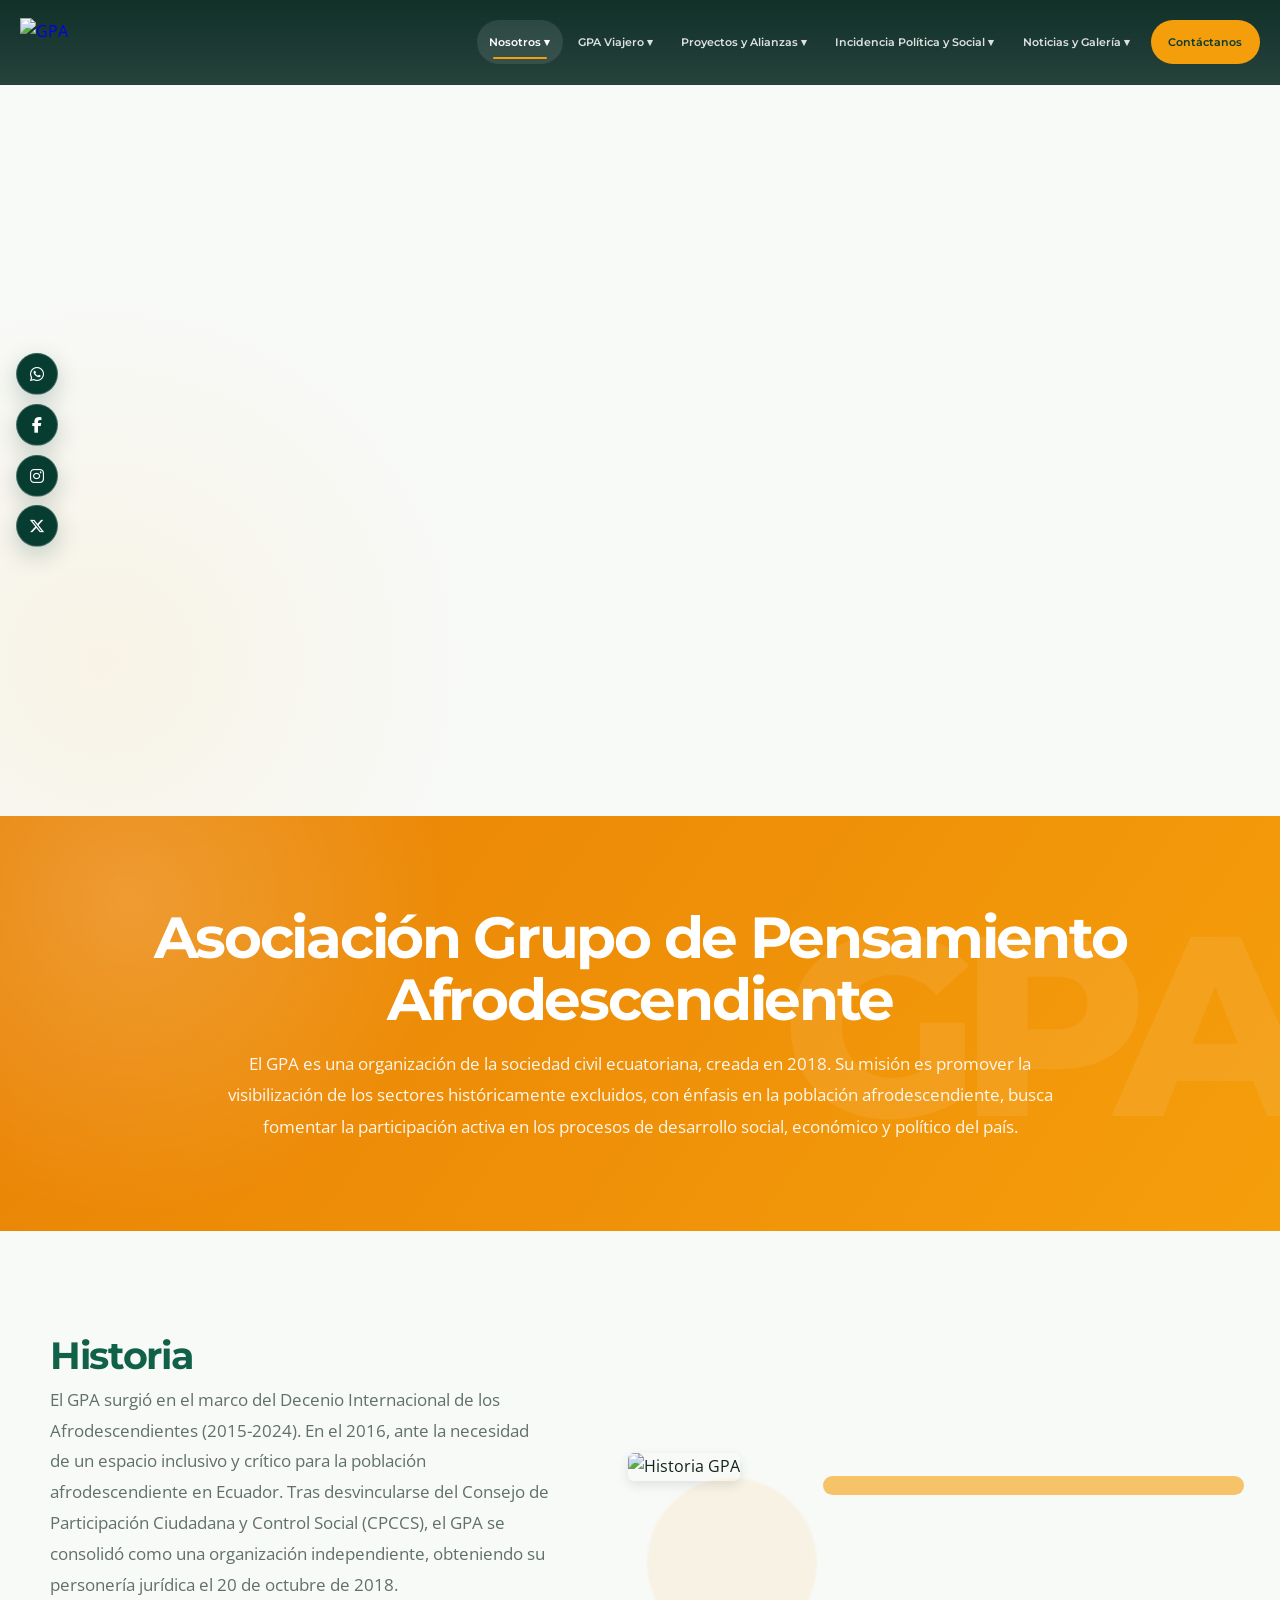
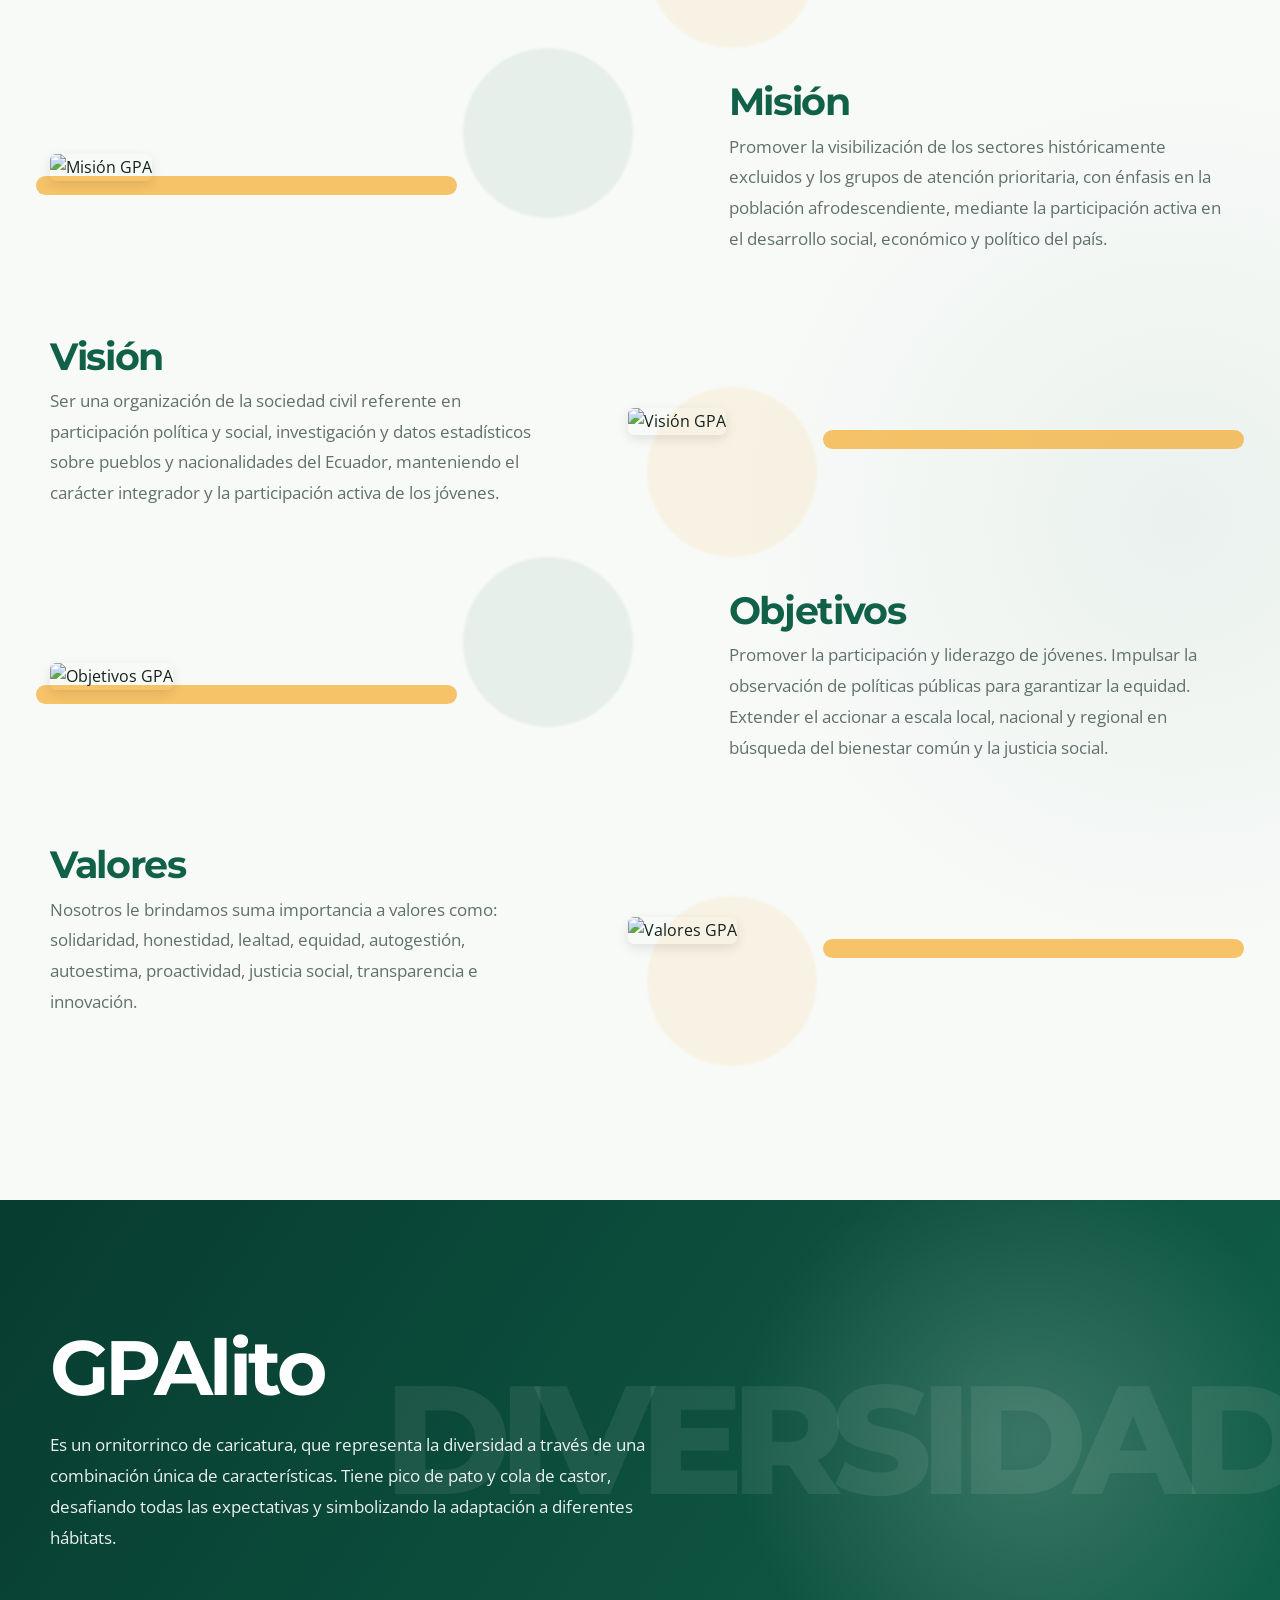
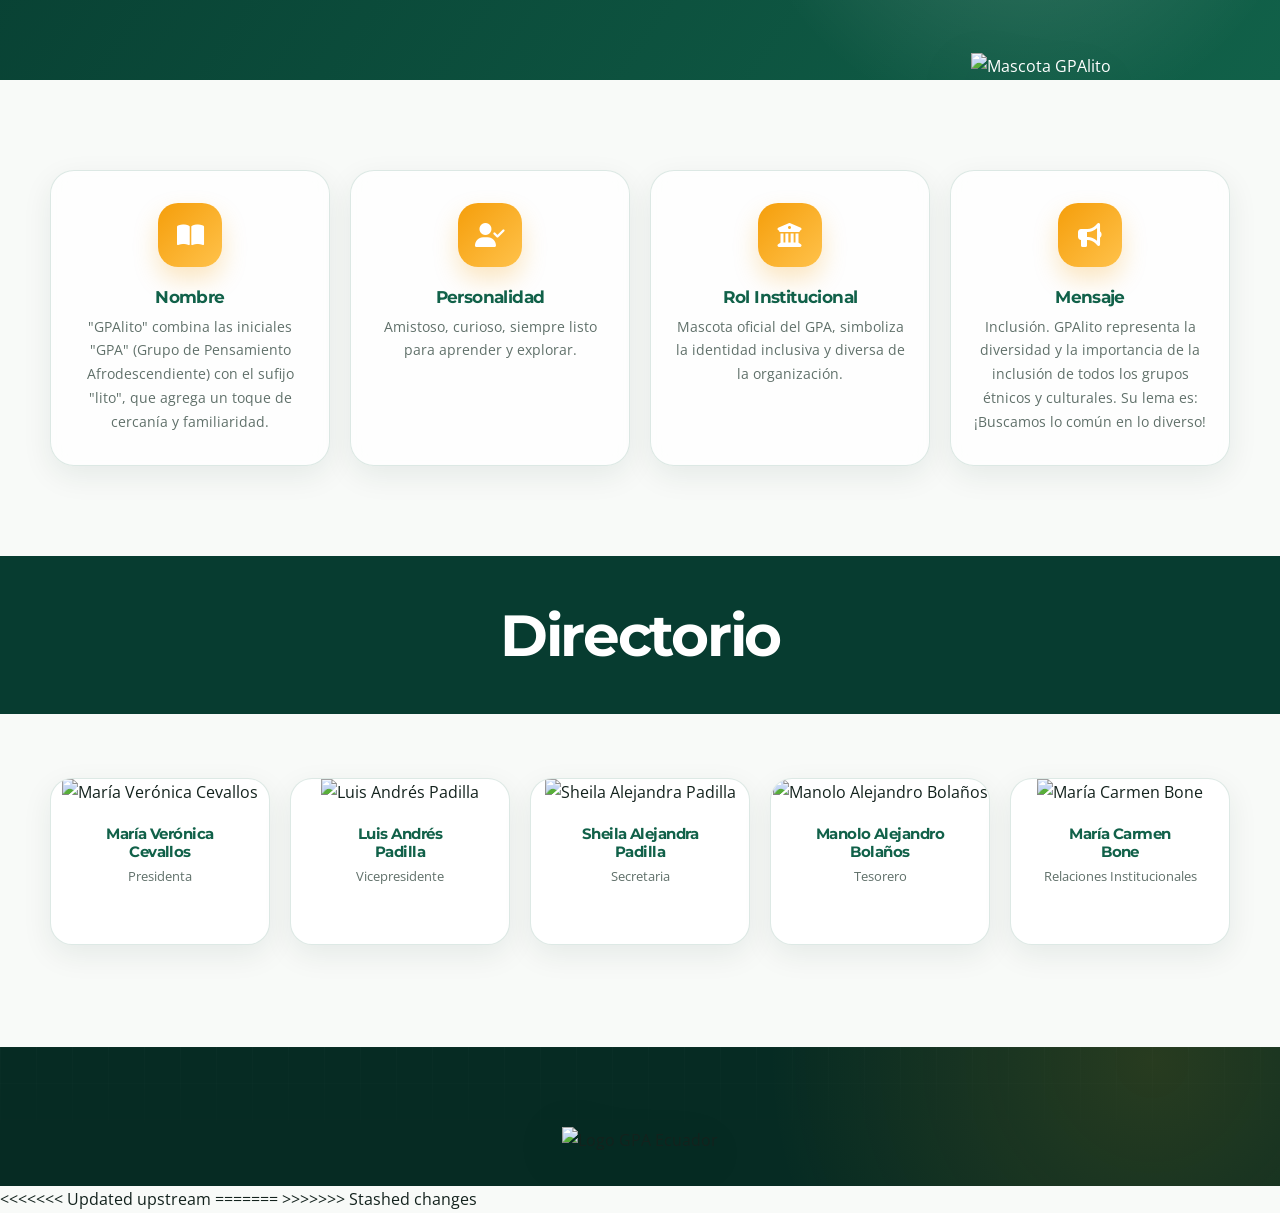
==== commit 6a67eced: "Actualización de GPA" ====
--- a/index.html
+++ b/index.html
@@ -1,55 +1,45 @@
 <!DOCTYPE html>
 <html lang="es">
-
 <head>
-
     <meta charset="UTF-8">
-    <meta name="description"
-        content="Grupo de Pensamiento Afrodescendiente (GPA) en Ecuador. Promovemos derechos, cultura, oratoria y formación de líderes comunitarios afroecuatorianos en Quito.">
-    <meta name="keywords"
-        content="GPA, Afrodescendiente, Ecuador, Quito, Derechos Humanos, Liderazgo, Cultura Afro, Vinculación">
-    <meta name="author" content="Equipo de Diseño Web - Universidad Tecnológica Israel">
-
-    <meta property="og:title" content="GPA Ecuador - Grupo de Pensamiento Afrodescendiente">
-    <meta property="og:description"
-        content="Conoce nuestros proyectos de incidencia política, oratoria y derechos sociales en Ecuador.">
-    <meta property="og:image" content="../assets/ruta-a-tu-logo.png">
-    <meta property="og:url" content="https://gpaecuador.org">
     <meta name="viewport" content="width=device-width, initial-scale=1.0">
     <title>GPA Ecuador | Grupo de Pensamiento Afrodescendiente</title>
-
+    
     <link rel="preconnect" href="https://fonts.googleapis.com">
     <link rel="preconnect" href="https://fonts.gstatic.com" crossorigin>
-    <link
-        href="https://fonts.googleapis.com/css2?family=Montserrat:wght@400;600;700&family=Open+Sans:wght@400;600&display=swap"
-        rel="stylesheet">
-
+    <link href="https://fonts.googleapis.com/css2?family=Montserrat:wght@400;600;700&family=Open+Sans:wght@400;600&display=swap" rel="stylesheet">
+    
     <link rel="stylesheet" href="https://cdnjs.cloudflare.com/ajax/libs/font-awesome/6.4.0/css/all.min.css">
-
+    
     <link rel="stylesheet" href="css/styles.css">
+    <link rel="stylesheet" href="css/modern.css">
 </head>
-
 <body>
 
-
-
-    <div class="social-sidebar">
-        <a href="https://api.whatsapp.com/send?phone=593963593763" target="_blank" rel="noopener noreferrer"
-            class="social-btn" aria-label="WhatsApp"><i class="fab fa-whatsapp"></i></a>
-        <a href="https://www.facebook.com/gpafroficial" target="_blank" rel="noopener noreferrer" class="social-btn"
-            aria-label="Facebook"><i class="fab fa-facebook-f"></i></a>
-        <a href="https://www.instagram.com/gpafroficial/" target="_blank" rel="noopener noreferrer" class="social-btn"
-            aria-label="Instagram"><i class="fab fa-instagram"></i></a>
-        <a href="https://x.com/gpafroficial" target="_blank" rel="noopener noreferrer" class="social-btn"
-            aria-label="Twitter"><i class="fa-brands fa-x-twitter"></i></a>
+   <div class="social-sidebar">
+        <a href="https://api.whatsapp.com/send?phone=593963593763&text&context=ARC0mKlRReVbteRDVoVHI3ZpB_s1VUtft6moxFhTXFk3QOKmRRpmw9lEQm4PkUYQwe5VTdAUgNfcZGFbI316Rn2r6z-CFw1SJImTO-wbsrVfuX4d-Qjkn3jvukXHPbR6F3FJP-Gywp6Gw6svN1Ks0zBRpQ&source&app=facebook" target="_blank" rel="noopener noreferrer" class="social-btn">
+            <i class="fab fa-whatsapp"></i>
+        </a>
+        
+        <a href="https://www.facebook.com/gpafroficial" target="_blank" rel="noopener noreferrer" class="social-btn">
+            <i class="fab fa-facebook-f"></i>
+        </a>
+        
+        <a href="https://www.instagram.com/gpafroficial/" target="_blank" rel="noopener noreferrer" class="social-btn">
+            <i class="fab fa-instagram"></i>
+        </a>
+        
+        <a href="https://x.com/gpafroficial?t=GtPYE1b2U4XXkGQpBoZMTg&s=09" target="_blank" rel="noopener noreferrer" class="social-btn">
+            <i class="fa-brands fa-x-twitter"></i>
+        </a>
     </div>
 
-    <header class="header">
+   <header class="header">
         <nav class="navbar container-fluid">
             <a href="index.html" class="logo">
-                <img src="assets/img/LogoMenuGPA.webp" alt="GPA" class="logo-img">
+                <img src="assets/ruta-a-tu-logo.png" alt="GPA" class="logo-img">
             </a>
-
+            
             <div class="nav-menu" id="nav-menu">
                 <ul class="nav-list">
                     <li class="nav-item dropdown">
@@ -60,13 +50,12 @@
                             <li><a href="index.html#autoridades" class="dropdown-link">Autoridades</a></li>
                         </ul>
                     </li>
-
+                    
                     <li class="nav-item dropdown">
                         <a href="pages/gpaviajero.html" class="nav-link">GPA Viajero ▾</a>
                         <ul class="dropdown-menu">
                             <li><a href="pages/gpaviajero.html#nacional" class="dropdown-link">Nacional</a></li>
-                            <li><a href="pages/gpaviajero.html#internacional" class="dropdown-link">Internacional</a>
-                            </li>
+                            <li><a href="pages/gpaviajero.html#internacional" class="dropdown-link">Internacional</a></li>
                         </ul>
                     </li>
 
@@ -74,31 +63,25 @@
                         <a href="pages/proyectos.html" class="nav-link">Proyectos y Alianzas ▾</a>
                         <ul class="dropdown-menu">
                             <li><a href="pages/proyectos.html#oratoria" class="dropdown-link">Oratoria</a></li>
-                            <li><a href="pages/proyectos.html#te-lo-cuento" class="dropdown-link">Te lo cuento en un
-                                    cuento</a></li>
-                            <li><a href="pages/proyectos.html#transformando" class="dropdown-link">Transformando
-                                    Narrativas</a></li>
+                            <li><a href="pages/proyectos.html#te-lo-cuento" class="dropdown-link">Te lo cuento en un cuento</a></li>
+                            <li><a href="pages/proyectos.html#transformando" class="dropdown-link">Transformando Narrativas</a></li>
                             <li><a href="pages/proyectos.html#evocando" class="dropdown-link">Evocando Raíces</a></li>
                             <li><a href="pages/proyectos.html#cinedis" class="dropdown-link">CINEDIS</a></li>
-                            <li><a href="pages/proyectos.html#formacion" class="dropdown-link">Formación de Líderes
-                                    Comunitarios</a></li>
+                            <li><a href="pages/proyectos.html#formacion" class="dropdown-link">Formación de Líderes Comunitarios</a></li>
                             <li><a href="pages/proyectos.html#convenios" class="dropdown-link">Convenios</a></li>
-                            <li><a href="pages/proyectos.html#organizaciones" class="dropdown-link">Organizaciones
-                                    Aliadas</a></li>
-                        </ul>
-                    </li>
-
+                            <li><a href="pages/proyectos.html#organizaciones" class="dropdown-link">Organizaciones Aliadas</a></li>
+                        </ul>
+                    </li>
+                    
                     <li class="nav-item dropdown">
                         <a href="pages/incidencia.html" class="nav-link">Incidencia Política y Social ▾</a>
                         <ul class="dropdown-menu">
                             <li><a href="pages/incidencia.html#gpa-dialoga" class="dropdown-link">GPA Dialoga</a></li>
-                            <li><a href="pages/incidencia.html#redes-integradas" class="dropdown-link">Redes
-                                    Integradas</a></li>
-                            <li><a href="pages/incidencia.html#incidencia-social" class="dropdown-link">Incidencia
-                                    Social</a></li>
-                        </ul>
-                    </li>
-
+                            <li><a href="pages/incidencia.html#redes-integradas" class="dropdown-link">Redes Integradas</a></li>
+                            <li><a href="pages/incidencia.html#incidencia-social" class="dropdown-link">Incidencia Social</a></li>
+                        </ul>
+                    </li>
+                    
                     <li class="nav-item dropdown">
                         <a href="pages/noticias.html" class="nav-link">Noticias y Galería ▾</a>
                         <ul class="dropdown-menu">
@@ -106,7 +89,7 @@
                             <li><a href="pages/noticias.html#galeria" class="dropdown-link">Galería</a></li>
                         </ul>
                     </li>
-
+                    
                     <li class="nav-item"><a href="pages/contacto.html" class="nav-link">Contáctanos</a></li>
                 </ul>
             </div>
@@ -118,24 +101,13 @@
     </header>
 
     <main>
-        <section class="hero-viajero">
-            <div class="slider-container">
-                <div class="slider">
-                    <div class="slide"><img src="assets/img//View-Nosotros/Principal1.webp" alt="Slide 1"></div>
-                    <div class="slide"><img src="assets/img//View-Nosotros/Principal2.webp" alt="Slide 2"></div>
-                    <div class="slide"><img src="assets/img//View-Nosotros/Principal3.webp" alt="Slide 3"></div>
-                </div>
-                <section class="banner-naranja"></section>
-            </div>
-        </section>
-
+        <section class="hero-image-only">
+        </section>
+        
         <section class="banner-naranja">
             <div class="container text-center">
                 <h2>Asociación Grupo de Pensamiento<br>Afrodescendiente</h2>
-                <p>El GPA es una organización de la sociedad civil ecuatoriana, creada en 2018. Su misión es promover la
-                    visibilización de los sectores históricamente excluidos, con énfasis en la población
-                    afrodescendiente, busca fomentar la participación activa en los procesos de desarrollo social,
-                    económico y político del país.</p>
+                <p>El GPA es una organización de la sociedad civil ecuatoriana, creada en 2018. Su misión es promover la visibilización de los sectores históricamente excluidos, con énfasis en la población afrodescendiente, busca fomentar la participación activa en los procesos de desarrollo social, económico y político del país.</p>
             </div>
         </section>
 
@@ -143,61 +115,50 @@
             <div class="pilar-row">
                 <div class="pilar-text">
                     <h3 class="titulo-verde">Historia</h3>
-                    <p>El GPA surgió en el marco del Decenio Internacional de los Afrodescendientes (2015-2024). En el
-                        2016, ante la necesidad de un espacio inclusivo y crítico para la población afrodescendiente en
-                        Ecuador. Tras desvincularse del Consejo de Participación Ciudadana y Control Social (CPCCS), el
-                        GPA se consolidó como una organización independiente, obteniendo su personería jurídica el 20 de
-                        octubre de 2018.</p>
-                </div>
-                <div class="pilar-img">
-                    <img src="assets/img//View-Nosotros/Historia.webp" alt="Historia GPA">
+                    <p>El GPA surgió en el marco del Decenio Internacional de los Afrodescendientes (2015-2024). En el 2016, ante la necesidad de un espacio inclusivo y crítico para la población afrodescendiente en Ecuador. Tras desvincularse del Consejo de Participación Ciudadana y Control Social (CPCCS), el GPA se consolidó como una organización independiente, obteniendo su personería jurídica el 20 de octubre de 2018.</p>
+                </div>
+                <div class="pilar-img">
+                    <img src="ruta-imagen-historia.jpg" alt="Historia GPA">
                 </div>
             </div>
 
             <div class="pilar-row row-reverse">
                 <div class="pilar-text">
                     <h3 class="titulo-verde">Misión</h3>
-                    <p>Promover la visibilización de los sectores históricamente excluidos y los grupos de atención
-                        prioritaria, con énfasis en la población afrodescendiente, mediante la participación activa en
-                        el desarrollo social, económico y político del país.</p>
-                </div>
-                <div class="pilar-img">
-                    <img src="assets/img/View-Nosotros/Mision.webp" alt="Misión GPA">
+                    <p>Promover la visibilización de los sectores históricamente excluidos y los grupos de atención prioritaria, con énfasis en la población afrodescendiente, mediante la participación activa en el desarrollo social, económico y político del país.</p>
+                </div>
+                <div class="pilar-img">
+                    <img src="ruta-imagen-mision.jpg" alt="Misión GPA">
                 </div>
             </div>
 
             <div class="pilar-row">
                 <div class="pilar-text">
                     <h3 class="titulo-verde">Visión</h3>
-                    <p>Ser una organización de la sociedad civil referente en participación política y social,
-                        investigación y datos estadísticos sobre pueblos y nacionalidades del Ecuador, manteniendo el
-                        carácter integrador y la participación activa de los jóvenes.</p>
-                </div>
-                <div class="pilar-img">
-                    <img src="assets/img/View-Nosotros/Vision.webp" alt="Visión GPA">
+                    <p>Ser una organización de la sociedad civil referente en participación política y social, investigación y datos estadísticos sobre pueblos y nacionalidades del Ecuador, manteniendo el carácter integrador y la participación activa de los jóvenes.</p>
+                </div>
+                <div class="pilar-img">
+                    <img src="ruta-imagen-vision.jpg" alt="Visión GPA">
                 </div>
             </div>
 
             <div class="pilar-row row-reverse">
                 <div class="pilar-text">
                     <h3 class="titulo-verde">Objetivos</h3>
-                    <p>Promover la participación y liderazgo de jóvenes. Impulsar la observación de políticas públicas
-                        para garantizar la equidad. Extender el accionar a escala local, nacional y regional en búsqueda
-                        del bienestar común y la justicia social.</p>
-                </div>
-                <div class="pilar-img">
-                    <img src="assets/img/View-Nosotros/Objetivos.webp" alt="Objetivos GPA">
+                    <p>Promover la participación y liderazgo de jóvenes. Impulsar la observación de políticas públicas para garantizar la equidad. Extender el accionar a escala local, nacional y regional en búsqueda del bienestar común y la justicia social.</p>
+                </div>
+                <div class="pilar-img">
+                    <img src="ruta-imagen-objetivos.jpg" alt="Objetivos GPA">
                 </div>
             </div>
 
             <div class="pilar-row">
                 <div class="pilar-text">
                     <h3 class="titulo-verde">Valores</h3>
-                    <p>Nosotros le brindamos suma importancia a valores como: solidaridad, honestidad, lealtad, equidad,
-                        autogestión, autoestima, proactividad, justicia social, transparencia e innovación.</p>
-                </div>
-                <div class="pilar-img">
-                    <img src="assets/img/View-Nosotros/Valores.webp" alt="Valores GPA">
+                    <p>Nosotros le brindamos suma importancia a valores como: solidaridad, honestidad, lealtad, equidad, autogestión, autoestima, proactividad, justicia social, transparencia e innovación.</p>
+                </div>
+                <div class="pilar-img">
+                    <img src="ruta-imagen-valores.jpg" alt="Valores GPA">
                 </div>
             </div>
         </section>
@@ -206,12 +167,10 @@
             <div class="container gpalito-layout">
                 <div class="gpalito-text">
                     <h2>GPAlito</h2>
-                    <p>Es un ornitorrinco de caricatura, que representa la diversidad a través de una combinación única
-                        de características. Tiene pico de pato y cola de castor, desafiando todas las expectativas y
-                        simbolizando la adaptación a diferentes hábitats.</p>
+                    <p>Es un ornitorrinco de caricatura, que representa la diversidad a través de una combinación única de características. Tiene pico de pato y cola de castor, desafiando todas las expectativas y simbolizando la adaptación a diferentes hábitats.</p>
                 </div>
                 <div class="gpalito-img">
-                    <img src="assets/img/View-Nosotros/gpalitoMascota.webp" alt="Mascota GPAlito">
+                    <img src="ruta-imagen-gpalito.png" alt="Mascota GPAlito">
                 </div>
             </div>
         </section>
@@ -220,8 +179,7 @@
             <div class="atributo-item">
                 <div class="icono-placeholder"><i class="fa-solid fa-book-open"></i></div>
                 <h4 class="titulo-verde">Nombre</h4>
-                <p>"GPAlito" combina las iniciales "GPA" (Grupo de Pensamiento Afrodescendiente) con el sufijo "lito",
-                    que agrega un toque de cercanía y familiaridad.</p>
+                <p>"GPAlito" combina las iniciales "GPA" (Grupo de Pensamiento Afrodescendiente) con el sufijo "lito", que agrega un toque de cercanía y familiaridad.</p>
             </div>
             <div class="atributo-item">
                 <div class="icono-placeholder"><i class="fa-solid fa-user-check"></i></div>
@@ -236,8 +194,7 @@
             <div class="atributo-item">
                 <div class="icono-placeholder"><i class="fa-solid fa-bullhorn"></i></div>
                 <h4 class="titulo-verde">Mensaje</h4>
-                <p>Inclusión. GPAlito representa la diversidad y la importancia de la inclusión de todos los grupos
-                    étnicos y culturales. Su lema es: ¡Buscamos lo común en lo diverso!</p>
+                <p>Inclusión. GPAlito representa la diversidad y la importancia de la inclusión de todos los grupos étnicos y culturales. Su lema es: ¡Buscamos lo común en lo diverso!</p>
             </div>
         </section>
 
@@ -247,27 +204,27 @@
             </div>
             <div class="equipo-container container">
                 <div class="miembro">
-                    <img src="assets/img/View-Nosotros/Maria.webp" alt="María Verónica Cevallos">
+                    <img src="ruta-foto-maria.jpg" alt="María Verónica Cevallos">
                     <h5 class="titulo-verde">María Verónica<br>Cevallos</h5>
                     <p>Presidenta</p>
                 </div>
                 <div class="miembro">
-                    <img src="assets/img/View-Nosotros/Luis.webp" alt="Luis Andrés Padilla">
+                    <img src="ruta-foto-luis.jpg" alt="Luis Andrés Padilla">
                     <h5 class="titulo-verde">Luis Andrés<br>Padilla</h5>
                     <p>Vicepresidente</p>
                 </div>
                 <div class="miembro">
-                    <img src="assets/img/View-Nosotros/Sheila.webp" alt="Sheila Alejandra Padilla">
+                    <img src="ruta-foto-sheila.jpg" alt="Sheila Alejandra Padilla">
                     <h5 class="titulo-verde">Sheila Alejandra<br>Padilla</h5>
                     <p>Secretaria</p>
                 </div>
                 <div class="miembro">
-                    <img src="assets/img/View-Nosotros/Manolo.webp" alt="Manolo Alejandro Bolaños">
+                    <img src="ruta-foto-manolo.jpg" alt="Manolo Alejandro Bolaños">
                     <h5 class="titulo-verde">Manolo Alejandro<br>Bolaños</h5>
                     <p>Tesorero</p>
                 </div>
                 <div class="miembro">
-                    <img src="assets/img/View-Nosotros/Maria-Carmen.webp" alt="María Carmen Bone">
+                    <img src="ruta-foto-carmen.jpg" alt="María Carmen Bone">
                     <h5 class="titulo-verde">María Carmen<br>Bone</h5>
                     <p>Relaciones Institucionales</p>
                 </div>
@@ -293,13 +250,18 @@
     <footer class="footer-gris">
         <div class="container text-center">
             <div class="footer-logo">
-                <img src="assets/img/LogoGPA.webp" alt="Logo GPA Ecuador">
-            </div>
-            <p class="footer-copyright">© 2026</p>
+                <img src="ruta-a-tu-logo-footer.png" alt="Logo GPA Ecuador">
+            </div>
         </div>
     </footer>
-
+<<<<<<< Updated upstream
+    
     <script src="js/main.js"></script>
 </body>
-
-</html>+=======
+
+    <script src="js/script.js"></script>
+</body>
+
+>>>>>>> Stashed changes
+</html>
--- a/css/styles.css
+++ b/css/styles.css
@@ -58,6 +58,8 @@
     box-shadow: 0 4px 15px rgba(0,0,0,0.05);
 }
 
+<<<<<<< Updated upstream
+=======
 /* Menú móvil oculto por defecto */
 @media screen and (max-width: 992px) {
     .nav-menu {
@@ -133,4 +135,5 @@
     margin: 0;
     padding: 0;
     box-sizing: border-box;
-}+}
+>>>>>>> Stashed changes
--- a/css/modern.css
+++ b/css/modern.css
@@ -0,0 +1,1607 @@
+/* GPA 2026 — sistema visual y experiencia global */
+:root {
+    --brand-orange: #f59e0b;
+    --brand-orange-dark: #d97706;
+    --brand-green: #116149;
+    --brand-green-dark: #073c30;
+    --brand-cream: #fffaf0;
+    --brand-ink: #13221d;
+    --brand-muted: #60706a;
+    --brand-line: rgba(17, 97, 73, .14);
+    --surface: #ffffff;
+    --header-bg: rgba(8, 34, 28, .9);
+    --text-light: #ffffff;
+    --text-hover: #fbbf24;
+    --font-main: 'Open Sans', sans-serif;
+    --font-display: 'Montserrat', sans-serif;
+    --header-height: 5.25rem;
+    --radius-sm: 14px;
+    --radius-md: 24px;
+    --radius-lg: 36px;
+    --shadow-sm: 0 10px 30px rgba(16, 45, 36, .08);
+    --shadow-md: 0 20px 60px rgba(16, 45, 36, .14);
+}
+
+html {
+    scroll-behavior: smooth;
+    scroll-padding-top: calc(var(--header-height) + 1.5rem);
+}
+
+body {
+    overflow-x: hidden;
+    color: var(--brand-ink);
+    background:
+        radial-gradient(circle at 8% 15%, rgba(245, 158, 11, .08), transparent 24rem),
+        radial-gradient(circle at 92% 48%, rgba(17, 97, 73, .06), transparent 28rem),
+        #f8faf8;
+    font-family: var(--font-main);
+    line-height: 1.7;
+    -webkit-font-smoothing: antialiased;
+}
+
+body.menu-open {
+    overflow: hidden;
+}
+
+::selection {
+    color: #fff;
+    background: var(--brand-green);
+}
+
+img {
+    max-width: 100%;
+}
+
+a,
+button,
+input,
+textarea {
+    -webkit-tap-highlight-color: transparent;
+}
+
+a:focus-visible,
+button:focus-visible,
+input:focus-visible,
+textarea:focus-visible {
+    outline: 3px solid rgba(245, 158, 11, .5);
+    outline-offset: 4px;
+}
+
+.container {
+    width: min(calc(100% - 2.5rem), 1180px);
+    max-width: 1180px;
+    padding-inline: 0;
+}
+
+.container-fluid {
+    width: min(calc(100% - 2.5rem), 1440px);
+    margin-inline: auto;
+    padding: 0;
+}
+
+main {
+    padding-top: 0;
+}
+
+section[id],
+div[id] {
+    scroll-margin-top: calc(var(--header-height) + 1.5rem);
+}
+
+.scroll-progress {
+    position: fixed;
+    inset: 0 auto auto 0;
+    z-index: 2000;
+    width: 0;
+    height: 3px;
+    background: linear-gradient(90deg, var(--brand-orange), #ffd166);
+    box-shadow: 0 0 15px rgba(245, 158, 11, .7);
+}
+
+/* Navegación */
+.header {
+    position: fixed;
+    z-index: 1000;
+    border-bottom: 1px solid rgba(255, 255, 255, .08);
+    background: linear-gradient(180deg, rgba(7, 40, 32, .96), rgba(7, 40, 32, .88));
+    box-shadow: none;
+    backdrop-filter: blur(18px);
+    -webkit-backdrop-filter: blur(18px);
+    transition: background .35s ease, box-shadow .35s ease, transform .35s ease;
+}
+
+.header.scrolled {
+    background: rgba(7, 40, 32, .96);
+    box-shadow: 0 12px 40px rgba(0, 0, 0, .2);
+}
+
+.navbar {
+    height: var(--header-height);
+    gap: 2rem;
+}
+
+.logo {
+    position: relative;
+    z-index: 1002;
+    display: inline-flex;
+    align-items: center;
+    flex: 0 0 auto;
+}
+
+.logo-img {
+    width: auto;
+    height: 48px;
+    background: transparent;
+    object-fit: contain;
+    transition: transform .3s ease;
+}
+
+.logo:hover .logo-img {
+    transform: scale(1.04);
+}
+
+.nav-menu {
+    margin-left: auto;
+}
+
+.nav-list {
+    align-items: center;
+    gap: .2rem;
+}
+
+.nav-link {
+    position: relative;
+    display: flex;
+    align-items: center;
+    min-height: 44px;
+    padding: .65rem .78rem;
+    border-radius: 999px;
+    color: rgba(255, 255, 255, .85);
+    font-family: var(--font-display);
+    font-size: clamp(.7rem, .8vw, .82rem);
+    font-weight: 600;
+    line-height: 1.25;
+    transition: color .25s ease, background .25s ease, transform .25s ease;
+}
+
+.nav-link:hover,
+.nav-link.active {
+    color: #fff;
+    background: rgba(255, 255, 255, .1);
+}
+
+.nav-link.active::after {
+    content: "";
+    position: absolute;
+    right: 1rem;
+    bottom: .32rem;
+    left: 1rem;
+    height: 2px;
+    border-radius: 2px;
+    background: var(--brand-orange);
+}
+
+.nav-item:last-child .nav-link {
+    margin-left: .35rem;
+    padding-inline: 1.1rem;
+    color: var(--brand-green-dark);
+    background: var(--brand-orange);
+}
+
+.nav-item:last-child .nav-link:hover,
+.nav-item:last-child .nav-link.active {
+    color: var(--brand-green-dark);
+    background: #ffc241;
+    transform: translateY(-2px);
+}
+
+.dropdown-menu {
+    top: calc(100% + .55rem);
+    min-width: 245px;
+    padding: .65rem;
+    border: 1px solid rgba(17, 97, 73, .1);
+    border-radius: 18px;
+    background: rgba(255, 255, 255, .98);
+    box-shadow: var(--shadow-md);
+    transform: translateY(8px) scale(.98);
+    transform-origin: top left;
+}
+
+.dropdown:hover .dropdown-menu,
+.dropdown:focus-within .dropdown-menu {
+    transform: translateY(0) scale(1);
+}
+
+.dropdown-menu::before {
+    content: "";
+    position: absolute;
+    bottom: 100%;
+    left: 0;
+    width: 100%;
+    height: .7rem;
+}
+
+.dropdown-menu li {
+    border: 0;
+}
+
+.dropdown-link {
+    padding: .72rem .9rem;
+    border-radius: 10px;
+    color: var(--brand-ink) !important;
+    font-family: var(--font-display);
+    font-size: .78rem;
+    font-weight: 600;
+    transition: color .2s ease, background .2s ease, transform .2s ease;
+}
+
+.dropdown-link:hover {
+    color: var(--brand-green) !important;
+    background: rgba(17, 97, 73, .08);
+    transform: translateX(4px);
+}
+
+.nav-toggle {
+    position: relative;
+    z-index: 1002;
+    display: none;
+    width: 46px;
+    height: 46px;
+    padding: 0;
+    border: 1px solid rgba(255, 255, 255, .16);
+    border-radius: 14px;
+    background: rgba(255, 255, 255, .08);
+    cursor: pointer;
+}
+
+.nav-toggle .bar {
+    position: absolute;
+    left: 12px;
+    width: 20px;
+    height: 2px;
+    border-radius: 2px;
+    background: #fff;
+    transition: transform .3s ease, opacity .2s ease, top .3s ease;
+}
+
+.nav-toggle .bar:nth-child(1) { top: 14px; }
+.nav-toggle .bar:nth-child(2) { top: 21px; }
+.nav-toggle .bar:nth-child(3) { top: 28px; }
+.nav-toggle.active .bar:nth-child(1) { top: 21px; transform: rotate(45deg); }
+.nav-toggle.active .bar:nth-child(2) { opacity: 0; }
+.nav-toggle.active .bar:nth-child(3) { top: 21px; transform: rotate(-45deg); }
+
+/* Hero editorial */
+.hero-viajero {
+    position: relative;
+    z-index: 1;
+    width: 100%;
+    height: clamp(560px, 82vh, 820px);
+    min-height: 560px;
+    background: var(--brand-green-dark);
+    overflow: hidden;
+}
+
+.slider-container,
+.slider {
+    position: absolute;
+    inset: 0;
+    width: 100%;
+    height: 100%;
+    margin: 0 !important;
+    padding: 0 !important;
+    background: var(--brand-green-dark);
+    line-height: normal;
+}
+
+.slider {
+    display: block;
+    animation: none;
+}
+
+.slide {
+    position: absolute;
+    inset: 0;
+    width: 100%;
+    height: 100%;
+    opacity: 0;
+    overflow: hidden;
+    animation: heroFade 15s infinite;
+}
+
+.slide:nth-child(1) { animation-delay: 0s; }
+.slide:nth-child(2) { animation-delay: 5s; }
+.slide:nth-child(3) { animation-delay: 10s; }
+.slide:nth-child(4) { animation-delay: 15s; }
+
+.slider:has(.slide:nth-child(4)) .slide {
+    animation-duration: 20s;
+}
+
+.slide img {
+    width: 100%;
+    height: 100%;
+    object-fit: cover;
+    object-position: center;
+    transform: scale(1.04);
+    animation: heroZoom 15s infinite;
+    filter: saturate(.9) contrast(1.02);
+}
+
+.slider:has(.slide:nth-child(4)) .slide img {
+    animation-duration: 20s;
+}
+
+.hero-viajero::before {
+    content: "";
+    position: absolute;
+    inset: 0;
+    z-index: 4;
+    background:
+        linear-gradient(90deg, rgba(4, 31, 25, .88) 0%, rgba(4, 31, 25, .52) 48%, rgba(4, 31, 25, .12) 78%),
+        linear-gradient(0deg, rgba(4, 31, 25, .75) 0%, transparent 45%);
+    pointer-events: none;
+}
+
+.hero-viajero::after {
+    content: "";
+    position: absolute;
+    z-index: 5;
+    right: -8rem;
+    bottom: -12rem;
+    width: 34rem;
+    height: 34rem;
+    border: 1px solid rgba(255, 255, 255, .18);
+    border-radius: 50%;
+    box-shadow: 0 0 0 4rem rgba(255, 255, 255, .035), 0 0 0 8rem rgba(255, 255, 255, .025);
+    pointer-events: none;
+}
+
+.hero-content {
+    position: relative;
+    z-index: 6;
+    display: flex;
+    flex-direction: column;
+    justify-content: center;
+    width: min(calc(100% - 2.5rem), 1180px);
+    height: 100%;
+    margin-inline: auto;
+    padding-top: var(--header-height);
+    color: #fff;
+    pointer-events: none;
+}
+
+.hero-eyebrow {
+    display: inline-flex;
+    align-items: center;
+    align-self: flex-start;
+    gap: .6rem;
+    margin-bottom: 1.25rem;
+    padding: .5rem .8rem;
+    border: 1px solid rgba(255, 255, 255, .24);
+    border-radius: 999px;
+    background: rgba(255, 255, 255, .1);
+    font-family: var(--font-display);
+    font-size: .72rem;
+    font-weight: 700;
+    letter-spacing: .12em;
+    text-transform: uppercase;
+    backdrop-filter: blur(8px);
+    animation: fadeUp .8s .1s both;
+}
+
+.hero-eyebrow::before {
+    content: "";
+    width: 8px;
+    height: 8px;
+    border-radius: 50%;
+    background: var(--brand-orange);
+    box-shadow: 0 0 0 5px rgba(245, 158, 11, .18);
+}
+
+.hero-content h1 {
+    max-width: 850px;
+    margin: 0;
+    font-family: var(--font-display);
+    font-size: clamp(2.7rem, 6.7vw, 6.2rem);
+    font-weight: 700;
+    letter-spacing: -.055em;
+    line-height: .98;
+    text-wrap: balance;
+    animation: fadeUp .9s .22s both;
+}
+
+.hero-content h1 span {
+    color: #ffc24b;
+}
+
+.hero-content p {
+    max-width: 650px;
+    margin: 1.5rem 0 0;
+    color: rgba(255, 255, 255, .82);
+    font-size: clamp(1rem, 1.7vw, 1.18rem);
+    line-height: 1.65;
+    animation: fadeUp .9s .34s both;
+}
+
+.hero-actions {
+    display: flex;
+    gap: .85rem;
+    margin-top: 2rem;
+    pointer-events: auto;
+    animation: fadeUp .9s .46s both;
+}
+
+.hero-button,
+.btn-naranja,
+.btn-naranja-redondo {
+    display: inline-flex;
+    align-items: center;
+    justify-content: center;
+    gap: .65rem;
+    min-height: 48px;
+    padding: .8rem 1.25rem;
+    border: 0;
+    border-radius: 999px;
+    color: var(--brand-green-dark);
+    background: var(--brand-orange);
+    box-shadow: 0 8px 24px rgba(245, 158, 11, .25);
+    font-family: var(--font-display);
+    font-size: .82rem;
+    font-weight: 700;
+    letter-spacing: .025em;
+    cursor: pointer;
+    transition: transform .25s ease, background .25s ease, box-shadow .25s ease;
+}
+
+.hero-button:hover,
+.btn-naranja:hover,
+.btn-naranja-redondo:hover {
+    color: var(--brand-green-dark);
+    background: #ffc24b;
+    box-shadow: 0 12px 30px rgba(245, 158, 11, .35);
+    transform: translateY(-3px);
+}
+
+.hero-button.secondary {
+    color: #fff;
+    border: 1px solid rgba(255, 255, 255, .3);
+    background: rgba(255, 255, 255, .08);
+    box-shadow: none;
+    backdrop-filter: blur(8px);
+}
+
+.hero-button.secondary:hover {
+    background: rgba(255, 255, 255, .16);
+}
+
+.hero-scroll {
+    position: absolute;
+    bottom: 2rem;
+    display: flex;
+    align-items: center;
+    gap: .75rem;
+    color: rgba(255, 255, 255, .65);
+    font-size: .72rem;
+    letter-spacing: .12em;
+    text-transform: uppercase;
+}
+
+.hero-scroll::before {
+    content: "";
+    width: 38px;
+    height: 1px;
+    background: var(--brand-orange);
+}
+
+/* Bandas y títulos */
+.banner-naranja {
+    position: relative;
+    overflow: hidden;
+    padding: clamp(4rem, 7vw, 6.5rem) 0;
+    color: #fff;
+    background:
+        radial-gradient(circle at 10% 20%, rgba(255, 255, 255, .18), transparent 20rem),
+        linear-gradient(125deg, #e98205, var(--brand-orange));
+}
+
+.hero-viajero + .banner-naranja {
+    margin: 0;
+}
+
+.slider-container > .banner-naranja {
+    display: none;
+}
+
+.banner-naranja::after {
+    content: "GPA";
+    position: absolute;
+    top: 50%;
+    right: -1rem;
+    color: rgba(255, 255, 255, .08);
+    font-family: var(--font-display);
+    font-size: clamp(8rem, 20vw, 17rem);
+    font-weight: 800;
+    letter-spacing: -.08em;
+    line-height: 1;
+    transform: translateY(-50%);
+}
+
+.banner-naranja .container {
+    position: relative;
+    z-index: 1;
+}
+
+.banner-naranja h2,
+.franja-verde h2 {
+    margin-bottom: 1.15rem;
+    font-family: var(--font-display);
+    font-size: clamp(2rem, 4.5vw, 3.8rem);
+    font-weight: 700;
+    letter-spacing: -.04em;
+    line-height: 1.08;
+    text-wrap: balance;
+}
+
+.banner-naranja p {
+    max-width: 850px;
+    color: rgba(255, 255, 255, .92);
+    font-size: clamp(.98rem, 1.5vw, 1.08rem);
+    line-height: 1.8;
+}
+
+.titulo-verde {
+    position: relative;
+    color: var(--brand-green);
+    font-family: var(--font-display);
+    font-size: clamp(1.55rem, 3vw, 2.35rem);
+    font-weight: 700;
+    letter-spacing: -.035em;
+    line-height: 1.15;
+}
+
+.titulo-centro {
+    margin-bottom: 2.5rem;
+    font-size: clamp(1.8rem, 3.5vw, 2.8rem) !important;
+}
+
+/* Secciones narrativas */
+.pilares,
+.seccion-proyectos,
+.viajes-section,
+.noticias-container,
+.contacto-wrapper {
+    max-width: 1180px;
+    padding-block: clamp(4.5rem, 8vw, 8rem);
+}
+
+.pilar-row,
+.pilar-compacto,
+.tarjeta-horizontal {
+    position: relative;
+    gap: clamp(2.5rem, 6vw, 6rem);
+    margin-bottom: clamp(4.5rem, 9vw, 8rem);
+}
+
+.pilar-row::before,
+.pilar-compacto::before,
+.tarjeta-horizontal::before {
+    content: "";
+    position: absolute;
+    z-index: -1;
+    width: 170px;
+    height: 170px;
+    border-radius: 50%;
+    background: rgba(245, 158, 11, .08);
+    filter: blur(1px);
+}
+
+.pilar-row:nth-child(odd)::before,
+.pilar-compacto:nth-child(odd)::before { right: 35%; bottom: -3rem; }
+.pilar-row:nth-child(even)::before,
+.pilar-compacto:nth-child(even)::before { top: -2rem; left: 35%; background: rgba(17, 97, 73, .07); }
+
+.pilar-text,
+.pilar-text-compacto,
+.th-texto {
+    padding: 0;
+}
+
+.pilar-text p,
+.pilar-text-compacto p,
+.th-texto p,
+.texto-centro,
+.item-formacion-vertical p,
+.aliado-info p,
+.noticia-texto p {
+    color: var(--brand-muted);
+    font-size: clamp(.94rem, 1.3vw, 1.04rem);
+    line-height: 1.85;
+    text-align: left;
+}
+
+.pilar-img img,
+.pilar-img-compacta img,
+.th-img img,
+.item-formacion-vertical img,
+.aliado-item img,
+.noticia-imagen img {
+    width: 100%;
+    height: clamp(280px, 33vw, 430px);
+    max-height: none;
+    border: 0;
+    border-radius: var(--radius-md);
+    box-shadow: var(--shadow-md);
+    object-fit: cover;
+    transition: transform .55s cubic-bezier(.2, .8, .2, 1), box-shadow .4s ease;
+}
+
+.pilar-img,
+.pilar-img-compacta,
+.th-img,
+.noticia-imagen {
+    position: relative;
+}
+
+.pilar-img::after,
+.pilar-img-compacta::after,
+.th-img::after {
+    content: "";
+    position: absolute;
+    z-index: -1;
+    right: -14px;
+    bottom: -14px;
+    width: 70%;
+    height: 70%;
+    border-radius: var(--radius-md);
+    background: var(--brand-orange);
+    opacity: .6;
+}
+
+.row-reverse .pilar-img::after,
+.row-reverse .pilar-img-compacta::after,
+.row-reverse .th-img::after {
+    right: auto;
+    left: -14px;
+}
+
+.pilar-img:hover img,
+.pilar-img-compacta:hover img,
+.th-img:hover img,
+.noticia-imagen:hover img {
+    box-shadow: 0 28px 70px rgba(16, 45, 36, .2);
+    transform: translateY(-6px) scale(1.015);
+}
+
+.seccion-centrada {
+    margin: clamp(5rem, 9vw, 8rem) auto;
+}
+
+.texto-centro {
+    max-width: 900px;
+    margin-inline: auto;
+    text-align: center;
+}
+
+/* GPAlito */
+.gpalito-banner {
+    padding-block: 0;
+    background:
+        radial-gradient(circle at 80% 50%, rgba(255, 255, 255, .18), transparent 18rem),
+        linear-gradient(125deg, var(--brand-green-dark), var(--brand-green));
+}
+
+.gpalito-banner::after {
+    content: "DIVERSIDAD";
+    font-size: clamp(5rem, 12vw, 11rem);
+}
+
+.gpalito-layout {
+    min-height: 480px;
+    gap: 3rem;
+}
+
+.gpalito-text h2 {
+    font-family: var(--font-display);
+    font-size: clamp(3rem, 6vw, 5.5rem);
+    letter-spacing: -.05em;
+}
+
+.gpalito-text p {
+    max-width: 650px;
+    margin: 0;
+}
+
+.gpalito-img {
+    align-self: flex-end;
+}
+
+.gpalito-img img {
+    max-width: min(100%, 330px);
+    filter: drop-shadow(0 24px 30px rgba(0, 0, 0, .22));
+    animation: mascotFloat 4s ease-in-out infinite;
+}
+
+.atributos-container {
+    gap: 1.25rem;
+    padding-block: clamp(4rem, 7vw, 6rem);
+}
+
+.atributo-item {
+    padding: 2rem 1.4rem;
+    border: 1px solid var(--brand-line);
+    border-radius: var(--radius-md);
+    background: rgba(255, 255, 255, .78);
+    box-shadow: var(--shadow-sm);
+    backdrop-filter: blur(10px);
+    transition: transform .3s ease, box-shadow .3s ease, border-color .3s ease;
+}
+
+.atributo-item:hover {
+    border-color: rgba(245, 158, 11, .55);
+    box-shadow: var(--shadow-md);
+    transform: translateY(-8px);
+}
+
+.icono-placeholder {
+    display: grid;
+    width: 64px;
+    height: 64px;
+    margin: 0 auto 1.25rem;
+    border-radius: 20px;
+    color: #fff;
+    background: linear-gradient(135deg, var(--brand-orange), #ffc24b);
+    place-items: center;
+    box-shadow: 0 12px 25px rgba(245, 158, 11, .25);
+    font-size: 1.5rem;
+}
+
+.atributo-item .titulo-verde {
+    font-size: 1.08rem;
+}
+
+.atributos-container p {
+    color: var(--brand-muted);
+    font-size: .9rem;
+    line-height: 1.65;
+}
+
+/* Directorio */
+.directorio-section {
+    margin: 0;
+    padding-bottom: clamp(5rem, 8vw, 8rem);
+}
+
+.franja-verde {
+    margin-bottom: 4rem;
+    padding: 3rem 1rem;
+    background: var(--brand-green-dark);
+}
+
+.franja-verde h2 {
+    margin: 0;
+}
+
+.equipo-container {
+    display: grid;
+    grid-template-columns: repeat(5, 1fr);
+    gap: 1.25rem;
+}
+
+.miembro {
+    width: auto;
+    overflow: hidden;
+    border: 1px solid var(--brand-line);
+    border-radius: 22px;
+    background: #fff;
+    box-shadow: var(--shadow-sm);
+    transition: transform .3s ease, box-shadow .3s ease;
+}
+
+.miembro:hover {
+    box-shadow: var(--shadow-md);
+    transform: translateY(-8px);
+}
+
+.miembro img {
+    aspect-ratio: 4 / 5;
+    margin: 0;
+    object-position: top center;
+    transition: transform .5s ease;
+}
+
+.miembro:hover img {
+    transform: scale(1.04);
+}
+
+.miembro h5 {
+    margin: 1.25rem 1rem .25rem;
+    font-size: .93rem;
+}
+
+.miembro p {
+    min-height: 3.6rem;
+    margin: 0 1rem 1.25rem;
+    color: var(--brand-muted);
+    font-size: .8rem;
+}
+
+/* Tarjetas de proyectos y viajes */
+.grid-tarjetas-verdes,
+.grid-viajes {
+    gap: 1.5rem;
+}
+
+.tarjeta-verde,
+.tarjeta-lugar {
+    position: relative;
+    overflow: hidden;
+    border: 1px solid var(--brand-line);
+    border-radius: var(--radius-md);
+    background: #fff;
+    box-shadow: var(--shadow-sm);
+    transition: transform .35s ease, box-shadow .35s ease, border-color .35s ease;
+}
+
+.tarjeta-verde {
+    justify-content: flex-start;
+    padding: 1.25rem;
+    color: var(--brand-ink);
+}
+
+.tarjeta-verde::before {
+    content: "";
+    position: absolute;
+    inset: auto 0 0;
+    height: 5px;
+    background: linear-gradient(90deg, var(--brand-green), var(--brand-orange));
+}
+
+.tarjeta-verde:hover,
+.tarjeta-lugar:hover {
+    border-color: rgba(245, 158, 11, .4);
+    box-shadow: var(--shadow-md);
+    transform: translateY(-9px);
+}
+
+.tarjeta-verde img {
+    width: 100%;
+    height: 240px;
+    margin-bottom: 1.25rem;
+    border-radius: 16px;
+    box-shadow: none;
+    object-fit: cover;
+}
+
+.tarjeta-verde h4 {
+    color: var(--brand-green);
+    font-family: var(--font-display);
+    font-size: 1.05rem;
+}
+
+.tarjeta-verde p {
+    color: var(--brand-muted);
+    font-size: .86rem;
+    line-height: 1.65;
+}
+
+.icono-convenio {
+    display: grid;
+    width: 70px;
+    height: 70px;
+    margin-top: 1.5rem;
+    border-radius: 22px;
+    color: #fff;
+    background: var(--brand-green);
+    place-items: center;
+}
+
+.item-formacion-vertical img {
+    height: min(52vw, 540px);
+    border-radius: var(--radius-lg);
+}
+
+.item-formacion-vertical h3 {
+    margin-top: 2rem;
+}
+
+.lista-aliados {
+    gap: 1.5rem;
+    max-width: 950px;
+}
+
+.aliado-item {
+    padding: 1.25rem;
+    border: 1px solid var(--brand-line);
+    border-radius: var(--radius-md);
+    background: #fff;
+    box-shadow: var(--shadow-sm);
+}
+
+.aliado-item img {
+    width: 300px;
+    height: 180px;
+    border-radius: 16px;
+}
+
+.tarjeta-lugar {
+    border: 0;
+}
+
+.tarjeta-lugar-top {
+    height: 240px;
+    border: 0;
+    background:
+        radial-gradient(circle, rgba(245, 158, 11, .12), transparent 70%),
+        #fff;
+}
+
+.tarjeta-lugar-bottom {
+    position: relative;
+    padding: 1.7rem;
+    color: #fff;
+    background: linear-gradient(145deg, var(--brand-green), var(--brand-green-dark));
+}
+
+.tarjeta-lugar-bottom::before {
+    content: "";
+    position: absolute;
+    inset: 0 0 auto;
+    height: 4px;
+    background: var(--brand-orange);
+}
+
+.tarjeta-lugar-bottom h4 {
+    color: #ffc24b;
+    font-family: var(--font-display);
+}
+
+.tarjeta-lugar-bottom li,
+.tarjeta-lugar-bottom p {
+    color: rgba(255, 255, 255, .78);
+    font-size: .84rem;
+    line-height: 1.65;
+}
+
+.carrusel-dots .dot {
+    width: 8px;
+    height: 8px;
+    transition: width .3s ease, background .3s ease;
+}
+
+.carrusel-dots .dot.active {
+    width: 28px;
+    border-radius: 999px;
+}
+
+/* Noticias y galería */
+.carrusel-wrapper {
+    gap: 1rem;
+}
+
+.noticia-content {
+    overflow: hidden;
+    padding: clamp(1.25rem, 4vw, 3rem);
+    border: 1px solid var(--brand-line);
+    border-radius: var(--radius-lg);
+    background: #fff;
+    box-shadow: var(--shadow-md);
+}
+
+.carrusel-btn {
+    display: grid;
+    flex: 0 0 46px;
+    width: 46px;
+    height: 46px;
+    padding: 0;
+    border-radius: 50%;
+    color: #fff;
+    background: var(--brand-green);
+    place-items: center;
+}
+
+.carrusel-btn:hover {
+    color: #fff;
+    background: var(--brand-orange);
+    transform: scale(1.08);
+}
+
+.noticia-imagen img {
+    height: 310px;
+}
+
+.galeria-section {
+    padding: 1rem 0 clamp(5rem, 9vw, 9rem);
+}
+
+.mosaico-galeria {
+    grid-template-columns: repeat(4, 1fr);
+    grid-auto-rows: 180px;
+    gap: .8rem;
+    max-width: 1180px;
+}
+
+.foto-galeria {
+    aspect-ratio: auto;
+    border-radius: 18px;
+    box-shadow: var(--shadow-sm);
+}
+
+.foto-galeria:nth-child(5n + 1),
+.foto-galeria:nth-child(7n + 3) {
+    grid-column: span 2;
+    grid-row: span 2;
+}
+
+.foto-galeria img {
+    transition: transform .55s ease, filter .4s ease;
+}
+
+.foto-galeria:hover img {
+    filter: brightness(.78) saturate(1.1);
+    transform: scale(1.07);
+}
+
+.lightbox {
+    position: fixed;
+    inset: 0;
+    z-index: 3000;
+    display: grid;
+    padding: 2rem;
+    visibility: hidden;
+    opacity: 0;
+    background: rgba(2, 15, 12, .92);
+    backdrop-filter: blur(12px);
+    place-items: center;
+    transition: opacity .25s ease, visibility .25s ease;
+}
+
+.lightbox.open {
+    visibility: visible;
+    opacity: 1;
+}
+
+.lightbox img {
+    max-width: min(1100px, 92vw);
+    max-height: 84vh;
+    border-radius: var(--radius-md);
+    box-shadow: 0 30px 100px rgba(0, 0, 0, .5);
+    transform: scale(.96);
+    transition: transform .3s ease;
+}
+
+.lightbox.open img {
+    transform: scale(1);
+}
+
+.lightbox-close {
+    position: absolute;
+    top: 1.25rem;
+    right: 1.25rem;
+    display: grid;
+    width: 48px;
+    height: 48px;
+    border: 1px solid rgba(255, 255, 255, .25);
+    border-radius: 50%;
+    color: #fff;
+    background: rgba(255, 255, 255, .1);
+    cursor: pointer;
+    place-items: center;
+}
+
+/* Contacto */
+.contacto-wrapper {
+    max-width: 1050px;
+}
+
+.contacto-grid {
+    gap: 1.5rem;
+    margin-bottom: 3rem;
+}
+
+.contacto-form-col,
+.contacto-info-col {
+    padding: clamp(1.5rem, 4vw, 3rem);
+    border: 1px solid var(--brand-line);
+    border-radius: var(--radius-md);
+    background: #fff;
+    box-shadow: var(--shadow-sm);
+}
+
+.contacto-info-col {
+    color: #fff;
+    background:
+        radial-gradient(circle at 100% 0, rgba(245, 158, 11, .28), transparent 16rem),
+        var(--brand-green-dark);
+}
+
+.contacto-info-col .titulo-verde,
+.contacto-info-col .titulo-verde-pequeno {
+    color: #ffc24b;
+}
+
+.contacto-info-col .info-bloque p {
+    color: rgba(255, 255, 255, .78);
+    font-size: .95rem;
+}
+
+.formulario-limpio {
+    gap: 1rem;
+}
+
+.input-linea {
+    min-height: 54px;
+    padding: .9rem 1rem;
+    border: 1px solid rgba(17, 97, 73, .18);
+    border-radius: 14px;
+    background: #f8faf8;
+    color: var(--brand-ink);
+    transition: border-color .25s ease, box-shadow .25s ease, background .25s ease;
+}
+
+.input-linea:focus {
+    border-color: var(--brand-orange);
+    outline: none;
+    background: #fff;
+    box-shadow: 0 0 0 4px rgba(245, 158, 11, .12);
+}
+
+.textarea-linea {
+    min-height: 150px;
+}
+
+.btn-naranja-redondo {
+    width: auto;
+    min-width: 160px;
+    align-self: flex-start;
+}
+
+.redes-horizontales .social-btn {
+    position: static;
+    transform: none;
+}
+
+.caja-creditos-oculta {
+    border: 1px solid var(--brand-line);
+    border-radius: var(--radius-md);
+    box-shadow: var(--shadow-sm);
+}
+
+.form-status {
+    padding: .8rem 1rem;
+    border-radius: 12px;
+    color: var(--brand-green-dark);
+    background: rgba(17, 97, 73, .1);
+    font-size: .88rem;
+}
+
+/* Sociales y pie */
+.social-sidebar {
+    left: 1rem;
+    gap: .55rem;
+}
+
+.social-btn {
+    width: 42px;
+    height: 42px;
+    border: 1px solid rgba(255, 255, 255, .25);
+    color: #fff;
+    background: var(--brand-green-dark);
+    box-shadow: 0 8px 24px rgba(7, 60, 48, .22);
+    transition: transform .25s ease, background .25s ease, color .25s ease;
+}
+
+.social-btn:hover {
+    color: var(--brand-green-dark);
+    background: var(--brand-orange);
+    transform: translateX(4px) scale(1.05);
+}
+
+.podcast-widget {
+    display: none;
+}
+
+.footer-gris {
+    position: relative;
+    overflow: hidden;
+    padding: 5rem 1rem 2rem;
+    background:
+        radial-gradient(circle at 90% 10%, rgba(245, 158, 11, .14), transparent 24rem),
+        #062b23;
+}
+
+.footer-gris::before {
+    content: "";
+    position: absolute;
+    inset: 0;
+    opacity: .12;
+    background-image: linear-gradient(rgba(255, 255, 255, .12) 1px, transparent 1px), linear-gradient(90deg, rgba(255, 255, 255, .12) 1px, transparent 1px);
+    background-size: 36px 36px;
+    mask-image: linear-gradient(to bottom, #000, transparent 75%);
+}
+
+.footer-gris .container {
+    position: relative;
+    z-index: 1;
+}
+
+.footer-logo img {
+    max-width: 190px;
+    opacity: 1;
+    filter: drop-shadow(0 12px 24px rgba(0, 0, 0, .2));
+}
+
+.footer-tagline {
+    max-width: 600px;
+    margin: 1.5rem auto 2rem;
+    color: rgba(255, 255, 255, .65);
+    font-size: .92rem;
+}
+
+.footer-socials {
+    display: flex;
+    justify-content: center;
+    gap: .65rem;
+    margin-bottom: 2rem;
+}
+
+.footer-socials a {
+    display: grid;
+    width: 40px;
+    height: 40px;
+    border: 1px solid rgba(255, 255, 255, .15);
+    border-radius: 50%;
+    color: rgba(255, 255, 255, .8);
+    place-items: center;
+    transition: color .25s ease, background .25s ease, transform .25s ease;
+}
+
+.footer-socials a:hover {
+    color: var(--brand-green-dark);
+    background: var(--brand-orange);
+    transform: translateY(-3px);
+}
+
+.footer-copyright {
+    padding-top: 1.5rem;
+    border-top: 1px solid rgba(255, 255, 255, .1);
+    color: rgba(255, 255, 255, .48);
+}
+
+/* Animaciones de entrada */
+.reveal {
+    opacity: 0;
+    transform: translateY(34px);
+    transition: opacity .75s ease, transform .75s cubic-bezier(.2, .8, .2, 1);
+}
+
+.reveal.reveal-left { transform: translateX(-40px); }
+.reveal.reveal-right { transform: translateX(40px); }
+.reveal.visible {
+    opacity: 1;
+    transform: translate(0);
+}
+
+@keyframes heroFade {
+    0%, 100% { opacity: 0; }
+    4%, 30% { opacity: 1; }
+    34% { opacity: 0; }
+}
+
+@keyframes heroZoom {
+    0% { transform: scale(1.03); }
+    35% { transform: scale(1.11); }
+    100% { transform: scale(1.11); }
+}
+
+@keyframes fadeUp {
+    from { opacity: 0; transform: translateY(24px); }
+    to { opacity: 1; transform: translateY(0); }
+}
+
+@keyframes mascotFloat {
+    0%, 100% { transform: translateY(0) rotate(-1deg); }
+    50% { transform: translateY(-14px) rotate(1deg); }
+}
+
+/* Responsive */
+@media (max-width: 1180px) {
+    .nav-toggle {
+        display: block;
+    }
+
+    .nav-menu {
+        position: fixed;
+        inset: 0 0 0 auto;
+        z-index: 1001;
+        display: flex;
+        width: min(430px, 100%);
+        height: 100dvh;
+        margin: 0;
+        padding: calc(var(--header-height) + 2rem) 1.5rem 2rem;
+        overflow-y: auto;
+        visibility: hidden;
+        opacity: 0;
+        background: rgba(5, 37, 29, .985);
+        box-shadow: -20px 0 60px rgba(0, 0, 0, .3);
+        transform: translateX(100%);
+        transition: transform .38s cubic-bezier(.2, .8, .2, 1), opacity .3s ease, visibility .3s ease;
+    }
+
+    .nav-menu.show {
+        left: auto;
+        visibility: visible;
+        opacity: 1;
+        transform: translateX(0);
+    }
+
+    .nav-list {
+        width: 100%;
+        flex-direction: column;
+        align-items: stretch;
+        gap: .35rem;
+        padding: 0;
+    }
+
+    .nav-link {
+        justify-content: space-between;
+        min-height: 50px;
+        padding: .8rem 1rem;
+        font-size: .9rem;
+    }
+
+    .nav-item:last-child .nav-link {
+        justify-content: center;
+        margin: .75rem 0 0;
+    }
+
+    .dropdown-menu {
+        position: static;
+        display: none;
+        min-width: 0;
+        margin: .25rem 0 .5rem 1rem;
+        padding: .4rem;
+        visibility: visible;
+        opacity: 1;
+        border-color: rgba(255, 255, 255, .08);
+        background: rgba(255, 255, 255, .05);
+        box-shadow: none;
+        transform: none;
+    }
+
+    .dropdown.open .dropdown-menu {
+        display: block;
+    }
+
+    .dropdown-link {
+        color: rgba(255, 255, 255, .72) !important;
+    }
+
+    .dropdown-link:hover {
+        color: #fff !important;
+        background: rgba(255, 255, 255, .08);
+    }
+}
+
+@media (max-width: 900px) {
+    .pilar-row,
+    .pilar-row.row-reverse,
+    .pilar-compacto,
+    .pilar-compacto.row-reverse,
+    .tarjeta-horizontal,
+    .tarjeta-horizontal.row-reverse {
+        flex-direction: column;
+        align-items: stretch;
+        gap: 2rem;
+    }
+
+    .text-right,
+    .pilar-text,
+    .pilar-text p,
+    .pilar-text-compacto p,
+    .th-texto p {
+        text-align: left;
+    }
+
+    .equipo-container {
+        grid-template-columns: repeat(3, 1fr);
+    }
+
+    .atributos-container {
+        grid-template-columns: repeat(2, 1fr);
+    }
+
+    .grid-viajes,
+    .grid-tarjetas-verdes {
+        grid-template-columns: repeat(2, 1fr);
+    }
+
+    .mosaico-galeria {
+        grid-template-columns: repeat(3, 1fr);
+    }
+}
+
+@media (max-width: 640px) {
+    :root {
+        --header-height: 4.65rem;
+    }
+
+    .container,
+    .container-fluid,
+    .hero-content {
+        width: min(calc(100% - 1.5rem), 1180px);
+    }
+
+    .logo-img {
+        height: 42px;
+    }
+
+    .hero-viajero {
+        height: 690px;
+        min-height: 690px;
+    }
+
+    .hero-viajero::before {
+        background: linear-gradient(0deg, rgba(4, 31, 25, .92), rgba(4, 31, 25, .35) 90%);
+    }
+
+    .hero-content {
+        justify-content: flex-end;
+        padding-bottom: 6.5rem;
+    }
+
+    .hero-content h1 {
+        overflow-wrap: anywhere;
+        font-size: clamp(2.4rem, 11.5vw, 3.5rem);
+    }
+
+    .hero-actions {
+        flex-direction: column;
+        align-items: stretch;
+    }
+
+    .hero-button {
+        width: 100%;
+    }
+
+    .hero-scroll {
+        display: none;
+    }
+
+    .banner-naranja {
+        padding-block: 4rem;
+    }
+
+    .banner-naranja h2 {
+        font-size: 2rem;
+        overflow-wrap: anywhere;
+    }
+
+    .pilares,
+    .seccion-proyectos,
+    .viajes-section,
+    .noticias-container,
+    .contacto-wrapper {
+        padding-block: 4.5rem;
+    }
+
+    .pilar-row,
+    .pilar-compacto,
+    .tarjeta-horizontal {
+        margin-bottom: 4.5rem;
+    }
+
+    .pilar-img img,
+    .pilar-img-compacta img,
+    .th-img img {
+        height: 270px;
+    }
+
+    .gpalito-layout {
+        min-height: 0;
+        padding-top: 4rem;
+        flex-direction: column;
+        text-align: left;
+    }
+
+    .gpalito-text {
+        text-align: left;
+    }
+
+    .gpalito-img {
+        align-self: center;
+    }
+
+    .atributos-container,
+    .grid-viajes,
+    .grid-tarjetas-verdes,
+    .equipo-container {
+        grid-template-columns: 1fr;
+    }
+
+    .equipo-container {
+        width: min(100% - 4rem, 340px);
+    }
+
+    .miembro p {
+        min-height: 0;
+    }
+
+    .contacto-grid {
+        grid-template-columns: 1fr;
+    }
+
+    .carrusel-wrapper {
+        display: grid;
+        grid-template-columns: 1fr 1fr;
+    }
+
+    .noticia-content {
+        grid-column: 1 / -1;
+        grid-row: 1;
+        flex-direction: column-reverse;
+    }
+
+    .carrusel-btn {
+        justify-self: center;
+    }
+
+    .mosaico-galeria {
+        grid-template-columns: repeat(2, 1fr);
+        grid-auto-rows: 135px;
+    }
+
+    .foto-galeria:nth-child(n) {
+        grid-column: span 1;
+        grid-row: span 1;
+    }
+
+    .foto-galeria:nth-child(5n + 1) {
+        grid-column: span 2;
+        grid-row: span 2;
+    }
+
+    .aliado-item {
+        flex-direction: column;
+        align-items: stretch;
+    }
+
+    .aliado-item img {
+        width: 100%;
+        height: 220px;
+    }
+
+    .social-sidebar {
+        top: auto;
+        right: .75rem;
+        bottom: .75rem;
+        left: auto;
+        flex-direction: row;
+        transform: none;
+    }
+
+    .social-sidebar .social-btn {
+        width: 38px;
+        height: 38px;
+    }
+}
+
+@media (prefers-reduced-motion: reduce) {
+    html {
+        scroll-behavior: auto;
+    }
+
+    *,
+    *::before,
+    *::after {
+        scroll-behavior: auto !important;
+        animation-duration: .01ms !important;
+        animation-iteration-count: 1 !important;
+        transition-duration: .01ms !important;
+    }
+
+    .reveal {
+        opacity: 1;
+        transform: none;
+    }
+}
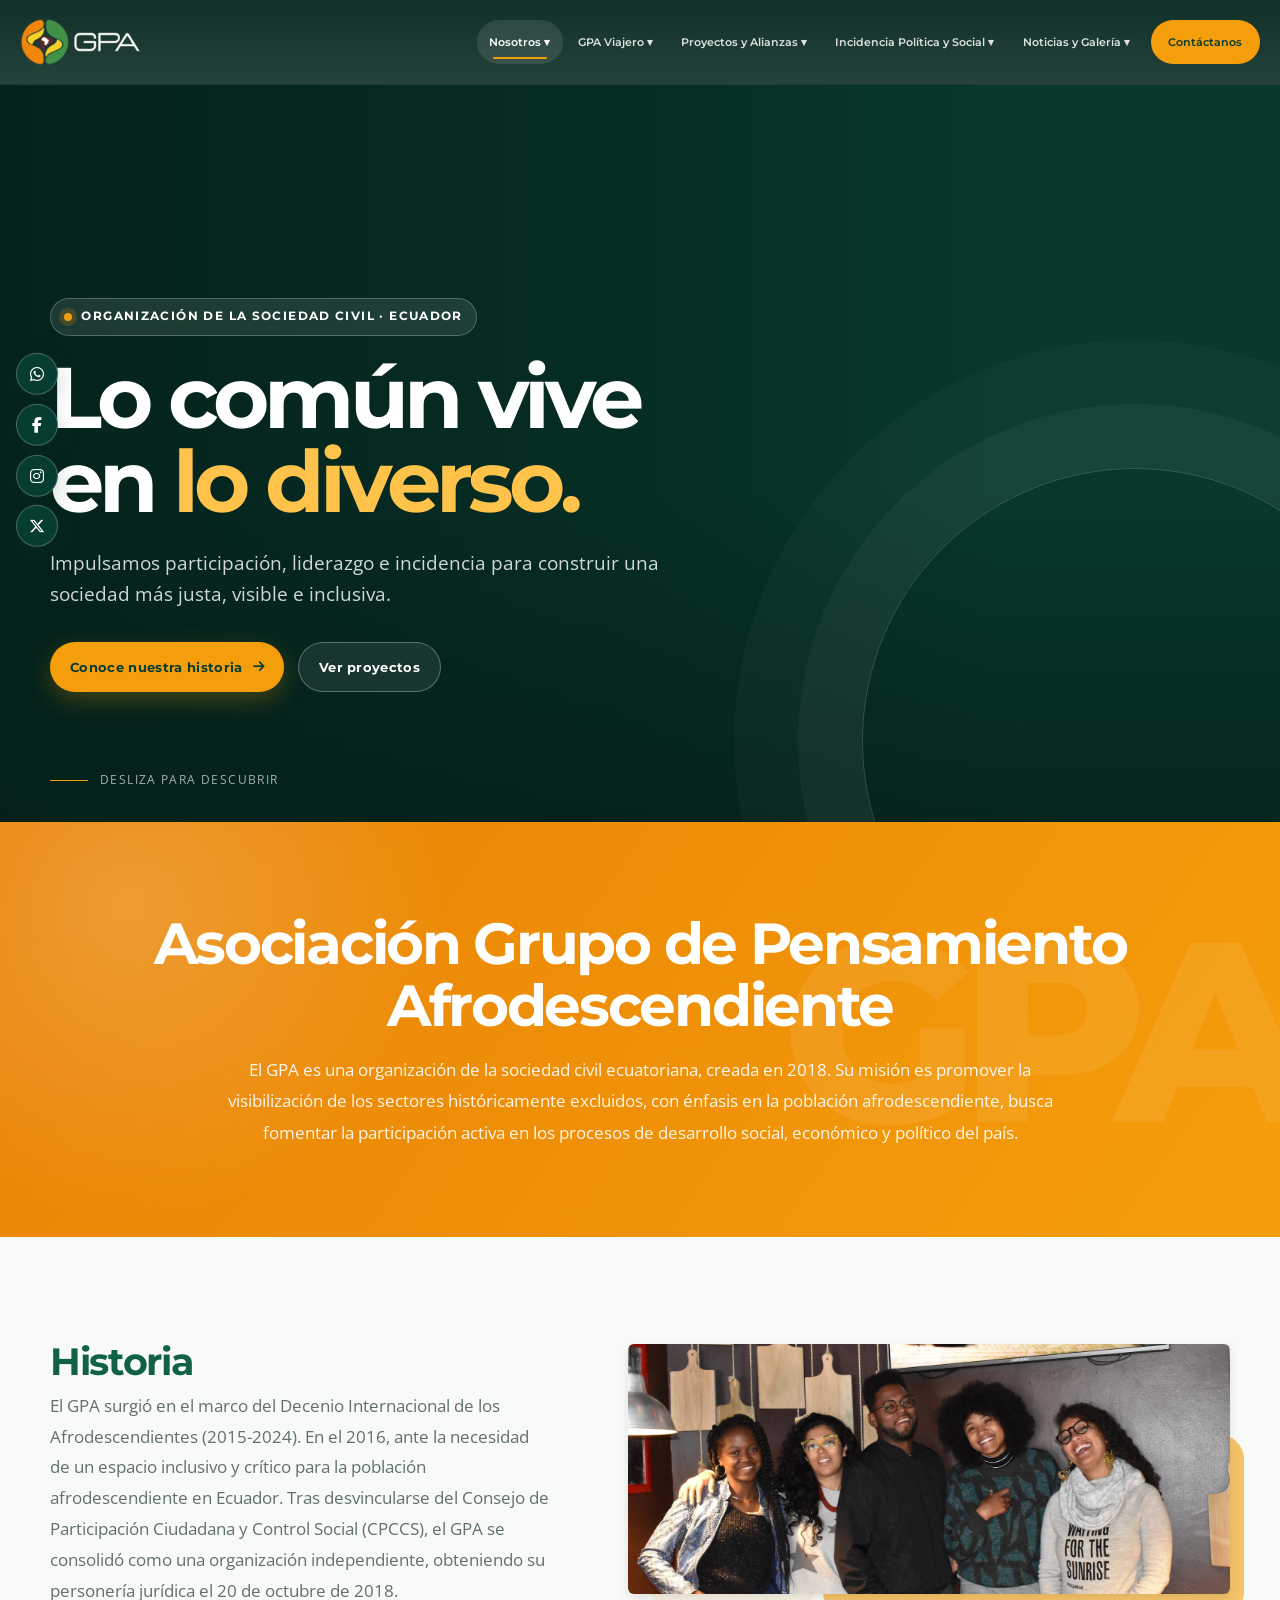
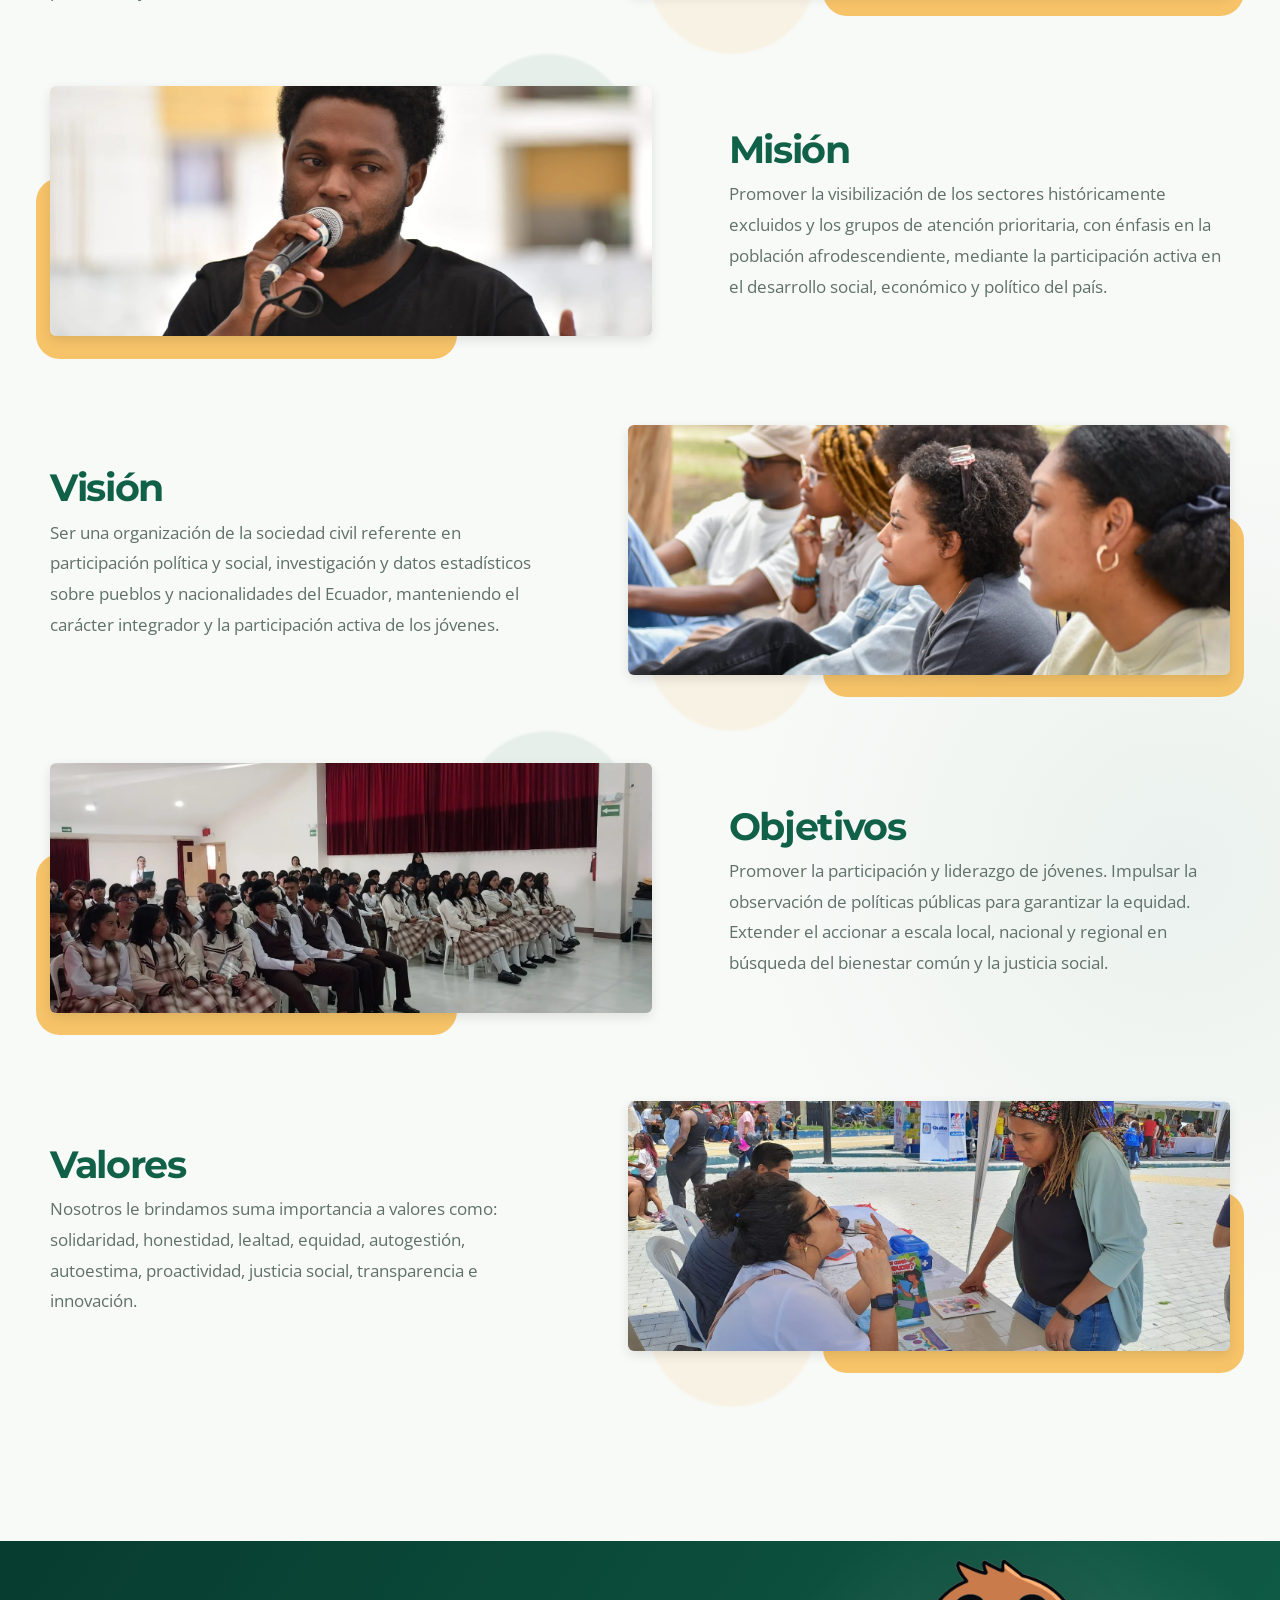
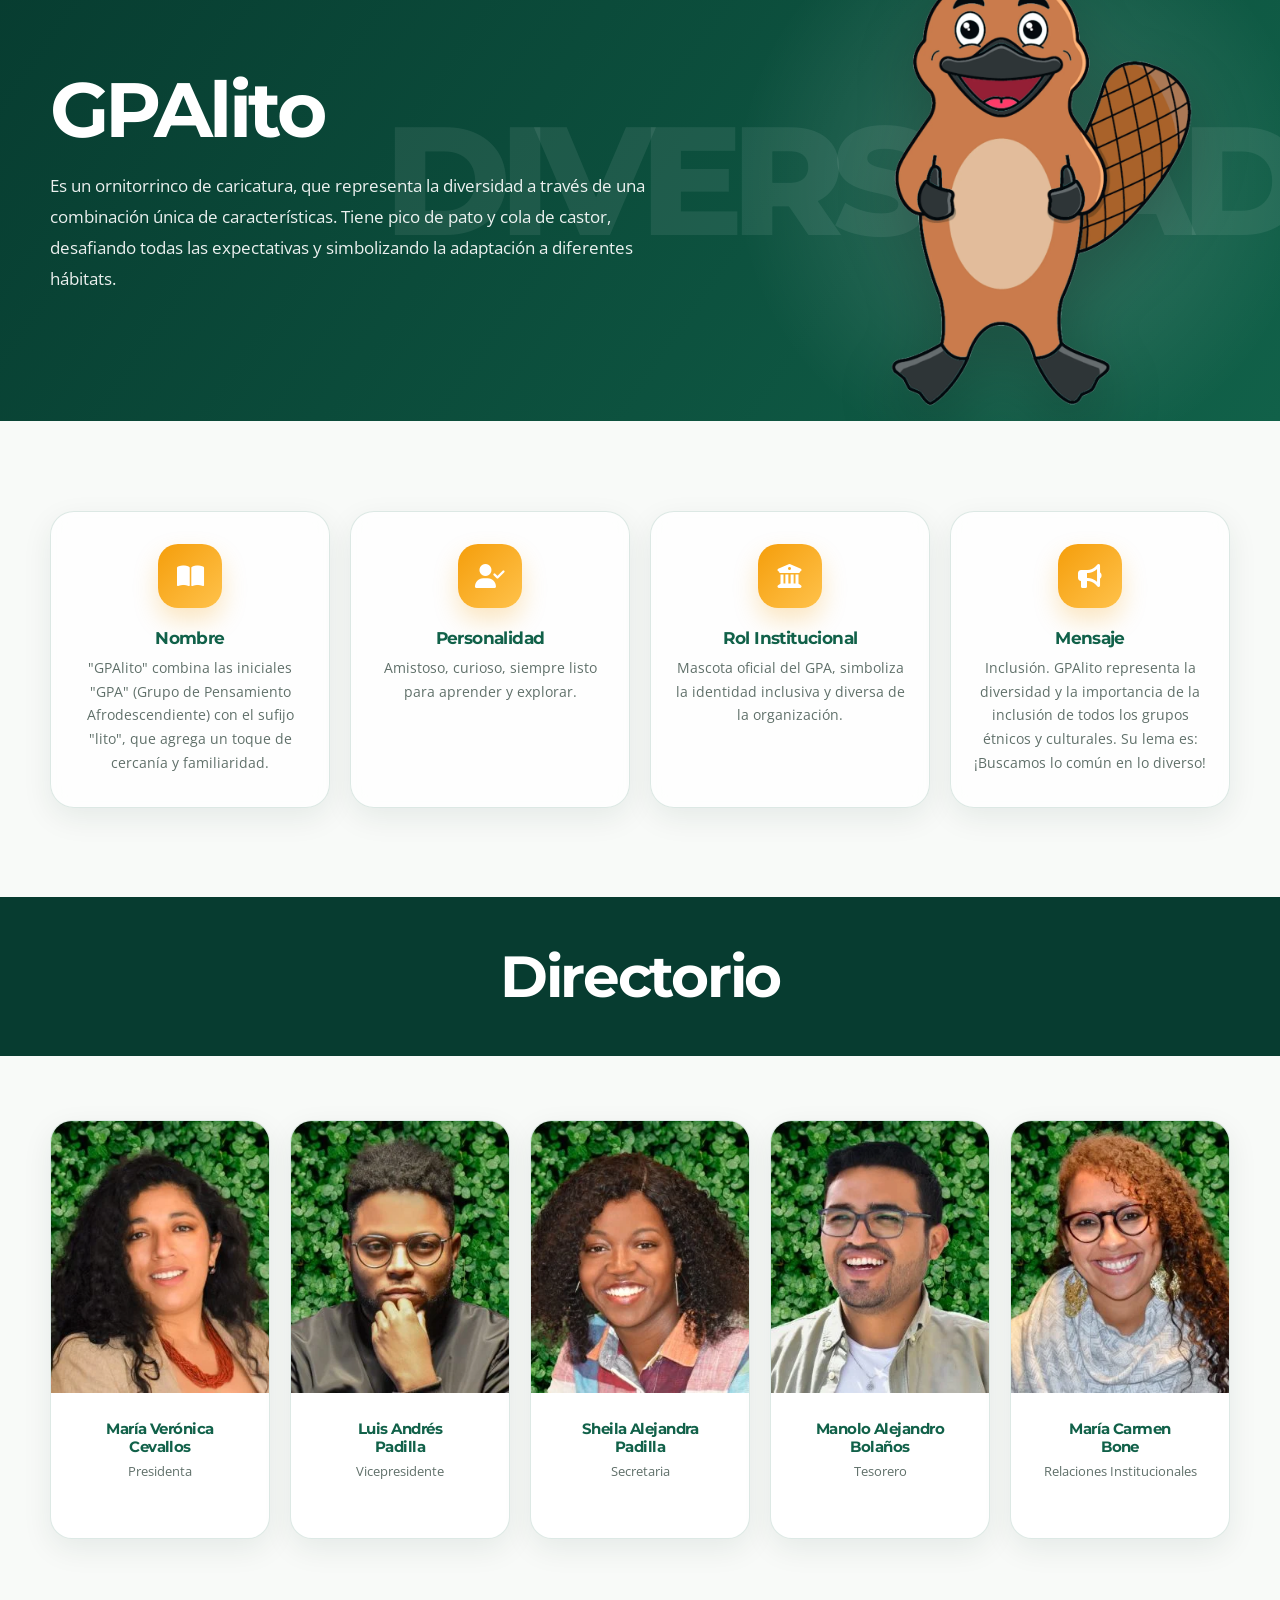
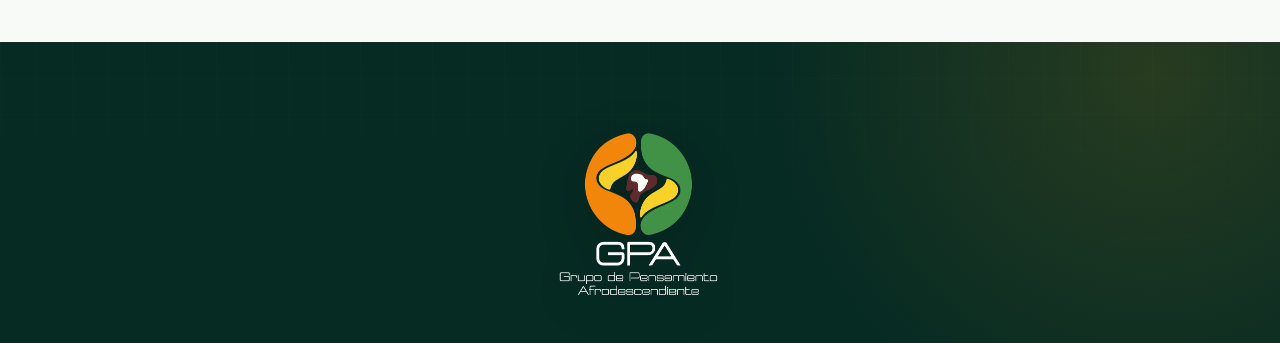
==== commit 6b82a9c9: "Descripción de los cambios" ====
--- a/index.html
+++ b/index.html
@@ -37,7 +37,7 @@
    <header class="header">
         <nav class="navbar container-fluid">
             <a href="index.html" class="logo">
-                <img src="assets/ruta-a-tu-logo.png" alt="GPA" class="logo-img">
+                <img src="assets/img/LogoMenuGPA.webp" alt="GPA" class="logo-img">
             </a>
             
             <div class="nav-menu" id="nav-menu">
@@ -101,7 +101,14 @@
     </header>
 
     <main>
-        <section class="hero-image-only">
+        <section class="hero-viajero">
+            <div class="slider-container">
+                <div class="slider">
+                    <div class="slide"><img src="assets/img/View-Nosotros/Principal1.webp" alt="Equipo GPA"></div>
+                    <div class="slide"><img src="assets/img/View-Nosotros/Principal2.webp" alt="Comunidad GPA"></div>
+                    <div class="slide"><img src="assets/img/View-Nosotros/Principal3.webp" alt="Actividades GPA"></div>
+                </div>
+            </div>
         </section>
         
         <section class="banner-naranja">
@@ -118,7 +125,7 @@
                     <p>El GPA surgió en el marco del Decenio Internacional de los Afrodescendientes (2015-2024). En el 2016, ante la necesidad de un espacio inclusivo y crítico para la población afrodescendiente en Ecuador. Tras desvincularse del Consejo de Participación Ciudadana y Control Social (CPCCS), el GPA se consolidó como una organización independiente, obteniendo su personería jurídica el 20 de octubre de 2018.</p>
                 </div>
                 <div class="pilar-img">
-                    <img src="ruta-imagen-historia.jpg" alt="Historia GPA">
+                    <img src="assets/img/View-Nosotros/Historia.webp" alt="Historia GPA">
                 </div>
             </div>
 
@@ -128,7 +135,7 @@
                     <p>Promover la visibilización de los sectores históricamente excluidos y los grupos de atención prioritaria, con énfasis en la población afrodescendiente, mediante la participación activa en el desarrollo social, económico y político del país.</p>
                 </div>
                 <div class="pilar-img">
-                    <img src="ruta-imagen-mision.jpg" alt="Misión GPA">
+                    <img src="assets/img/View-Nosotros/Mision.webp" alt="Misión GPA">
                 </div>
             </div>
 
@@ -138,7 +145,7 @@
                     <p>Ser una organización de la sociedad civil referente en participación política y social, investigación y datos estadísticos sobre pueblos y nacionalidades del Ecuador, manteniendo el carácter integrador y la participación activa de los jóvenes.</p>
                 </div>
                 <div class="pilar-img">
-                    <img src="ruta-imagen-vision.jpg" alt="Visión GPA">
+                    <img src="assets/img/View-Nosotros/Vision.webp" alt="Visión GPA">
                 </div>
             </div>
 
@@ -148,7 +155,7 @@
                     <p>Promover la participación y liderazgo de jóvenes. Impulsar la observación de políticas públicas para garantizar la equidad. Extender el accionar a escala local, nacional y regional en búsqueda del bienestar común y la justicia social.</p>
                 </div>
                 <div class="pilar-img">
-                    <img src="ruta-imagen-objetivos.jpg" alt="Objetivos GPA">
+                    <img src="assets/img/View-Nosotros/Objetivos.webp" alt="Objetivos GPA">
                 </div>
             </div>
 
@@ -158,7 +165,7 @@
                     <p>Nosotros le brindamos suma importancia a valores como: solidaridad, honestidad, lealtad, equidad, autogestión, autoestima, proactividad, justicia social, transparencia e innovación.</p>
                 </div>
                 <div class="pilar-img">
-                    <img src="ruta-imagen-valores.jpg" alt="Valores GPA">
+                    <img src="assets/img/View-Nosotros/Valores.webp" alt="Valores GPA">
                 </div>
             </div>
         </section>
@@ -170,7 +177,7 @@
                     <p>Es un ornitorrinco de caricatura, que representa la diversidad a través de una combinación única de características. Tiene pico de pato y cola de castor, desafiando todas las expectativas y simbolizando la adaptación a diferentes hábitats.</p>
                 </div>
                 <div class="gpalito-img">
-                    <img src="ruta-imagen-gpalito.png" alt="Mascota GPAlito">
+                    <img src="assets/img/View-Nosotros/gpalitoMascota.webp" alt="Mascota GPAlito">
                 </div>
             </div>
         </section>
@@ -204,27 +211,27 @@
             </div>
             <div class="equipo-container container">
                 <div class="miembro">
-                    <img src="ruta-foto-maria.jpg" alt="María Verónica Cevallos">
+                    <img src="assets/img/View-Nosotros/Maria.webp" alt="María Verónica Cevallos">
                     <h5 class="titulo-verde">María Verónica<br>Cevallos</h5>
                     <p>Presidenta</p>
                 </div>
                 <div class="miembro">
-                    <img src="ruta-foto-luis.jpg" alt="Luis Andrés Padilla">
+                    <img src="assets/img/View-Nosotros/Luis.webp" alt="Luis Andrés Padilla">
                     <h5 class="titulo-verde">Luis Andrés<br>Padilla</h5>
                     <p>Vicepresidente</p>
                 </div>
                 <div class="miembro">
-                    <img src="ruta-foto-sheila.jpg" alt="Sheila Alejandra Padilla">
+                    <img src="assets/img/View-Nosotros/Sheila.webp" alt="Sheila Alejandra Padilla">
                     <h5 class="titulo-verde">Sheila Alejandra<br>Padilla</h5>
                     <p>Secretaria</p>
                 </div>
                 <div class="miembro">
-                    <img src="ruta-foto-manolo.jpg" alt="Manolo Alejandro Bolaños">
+                    <img src="assets/img/View-Nosotros/Manolo.webp" alt="Manolo Alejandro Bolaños">
                     <h5 class="titulo-verde">Manolo Alejandro<br>Bolaños</h5>
                     <p>Tesorero</p>
                 </div>
                 <div class="miembro">
-                    <img src="ruta-foto-carmen.jpg" alt="María Carmen Bone">
+                    <img src="assets/img/View-Nosotros/Maria-Carmen.webp" alt="María Carmen Bone">
                     <h5 class="titulo-verde">María Carmen<br>Bone</h5>
                     <p>Relaciones Institucionales</p>
                 </div>
@@ -250,18 +257,10 @@
     <footer class="footer-gris">
         <div class="container text-center">
             <div class="footer-logo">
-                <img src="ruta-a-tu-logo-footer.png" alt="Logo GPA Ecuador">
+                <img src="assets/img/LogoGPA.webp" alt="Logo GPA Ecuador">
             </div>
         </div>
     </footer>
-<<<<<<< Updated upstream
-    
-    <script src="js/main.js"></script>
-</body>
-=======
-
     <script src="js/script.js"></script>
 </body>
-
->>>>>>> Stashed changes
 </html>
--- a/css/styles.css
+++ b/css/styles.css
@@ -58,8 +58,6 @@
     box-shadow: 0 4px 15px rgba(0,0,0,0.05);
 }
 
-<<<<<<< Updated upstream
-=======
 /* Menú móvil oculto por defecto */
 @media screen and (max-width: 992px) {
     .nav-menu {
@@ -136,4 +134,3 @@
     padding: 0;
     box-sizing: border-box;
 }
->>>>>>> Stashed changes
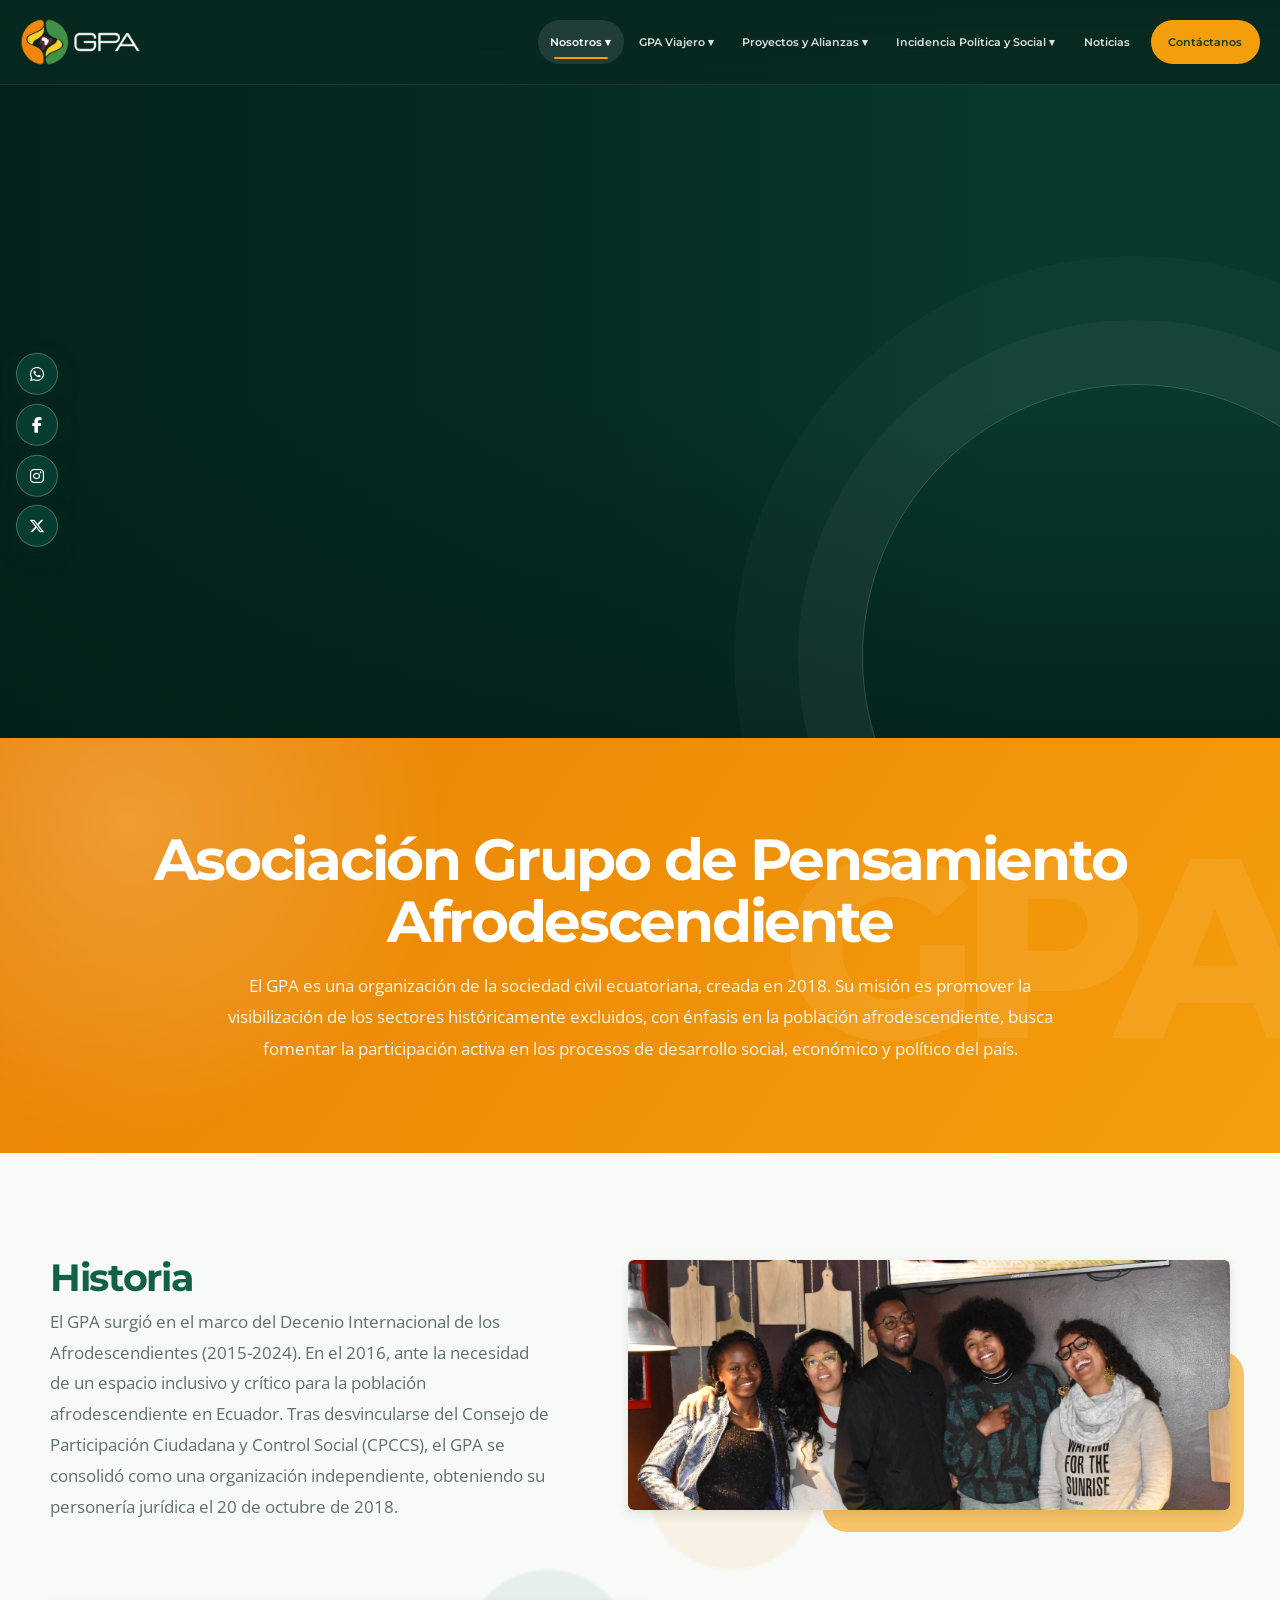
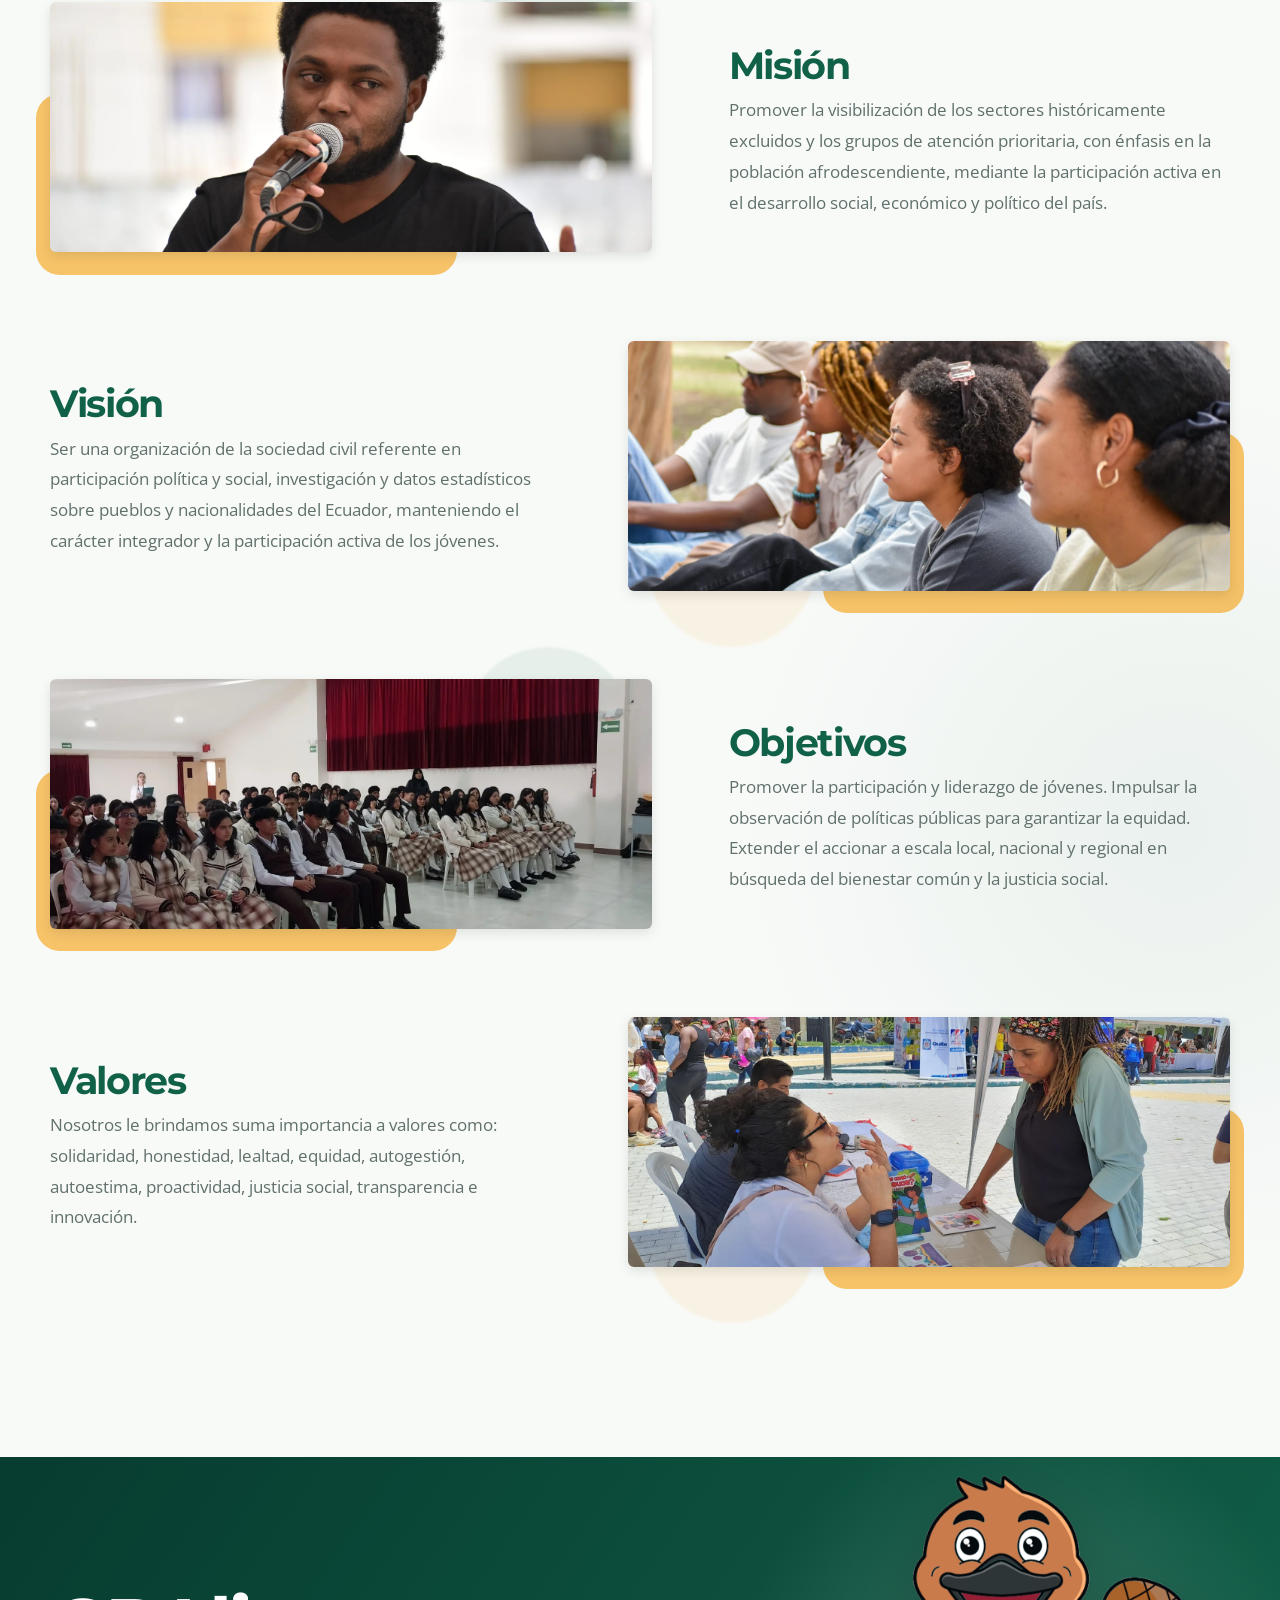
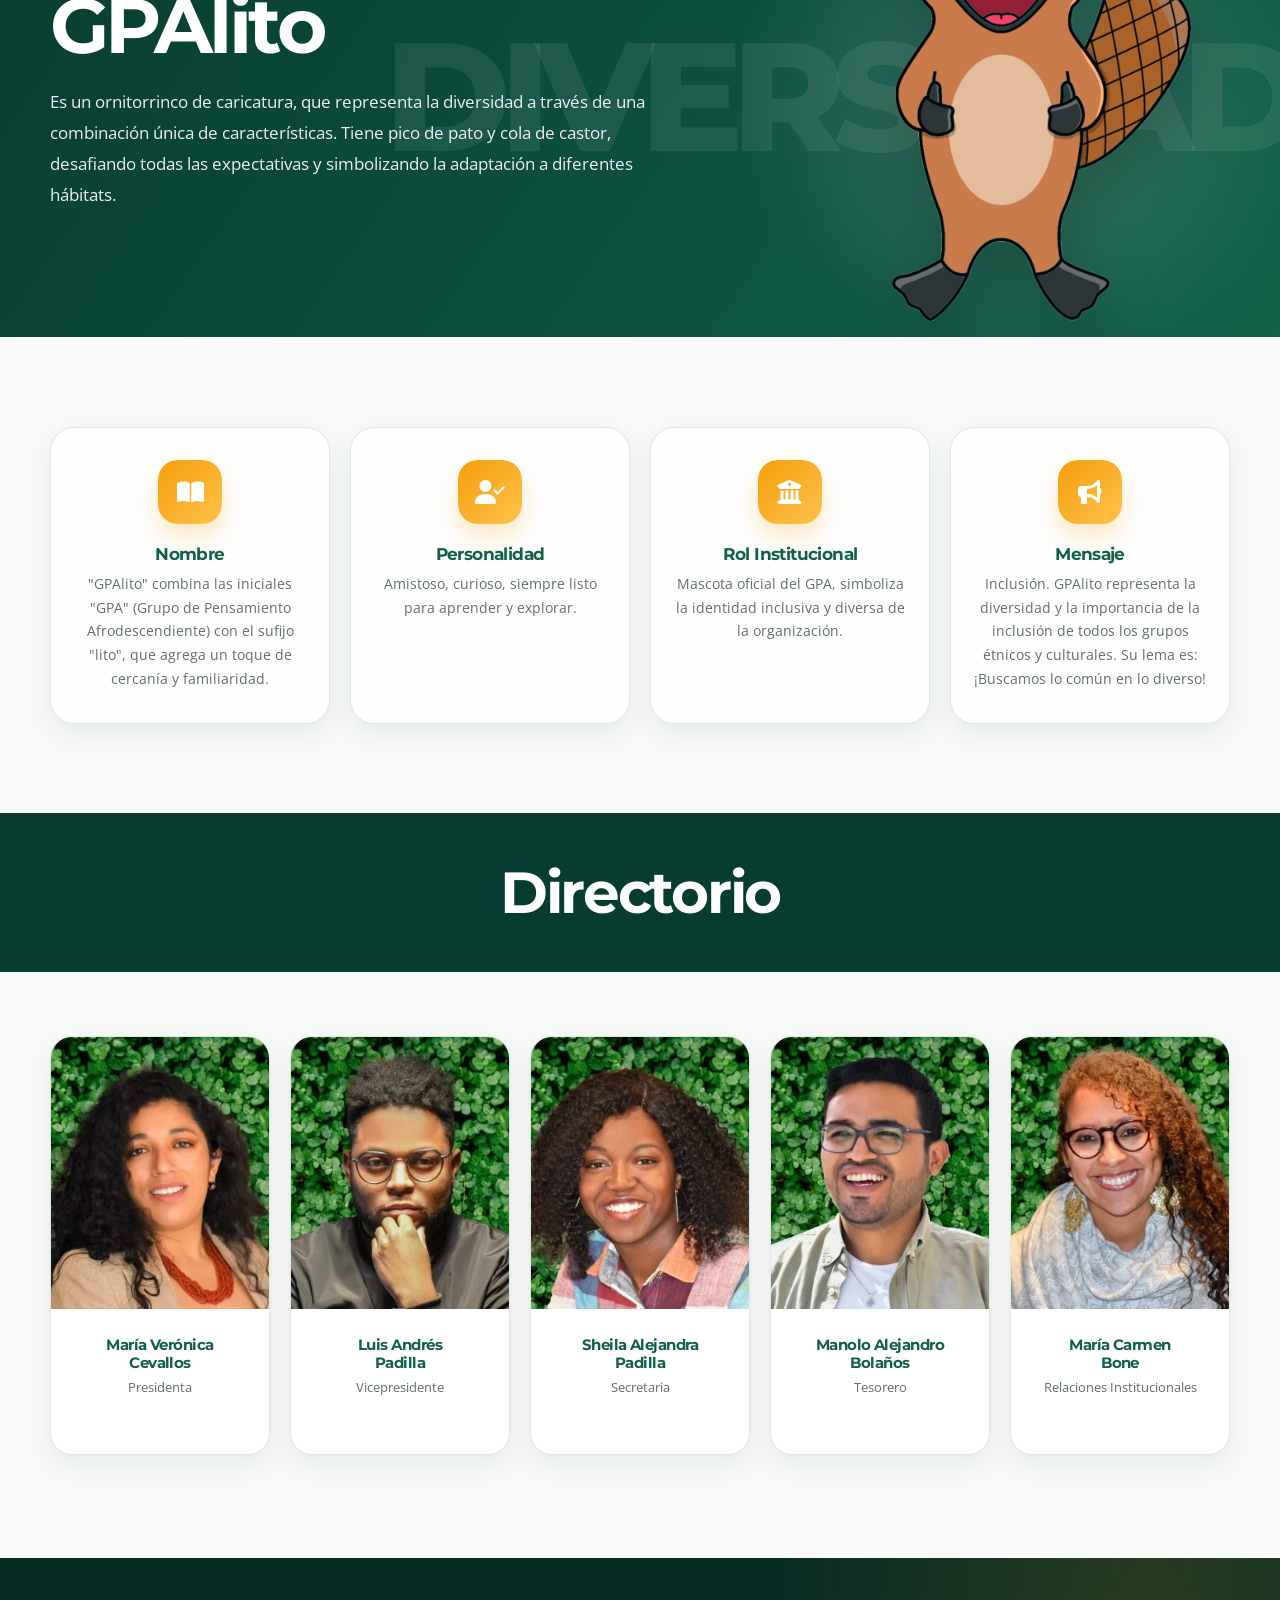
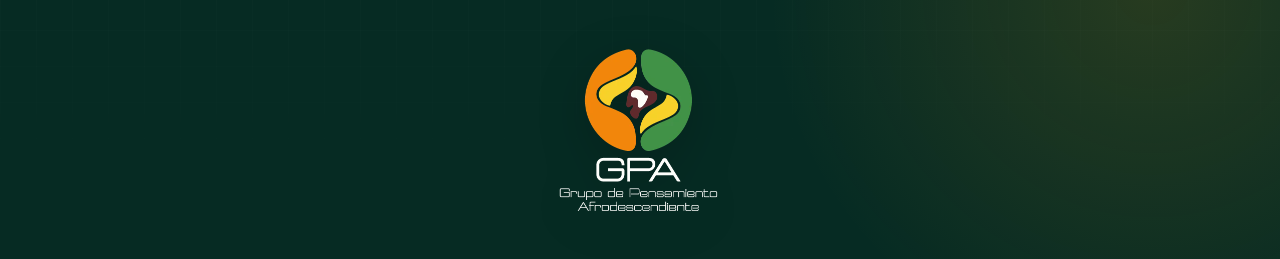
==== commit f0853a81: "Actualización del proyecto" ====
--- a/index.html
+++ b/index.html
@@ -82,13 +82,7 @@
                         </ul>
                     </li>
                     
-                    <li class="nav-item dropdown">
-                        <a href="pages/noticias.html" class="nav-link">Noticias y Galería ▾</a>
-                        <ul class="dropdown-menu">
-                            <li><a href="pages/noticias.html#noticias" class="dropdown-link">Noticias</a></li>
-                            <li><a href="pages/noticias.html#galeria" class="dropdown-link">Galería</a></li>
-                        </ul>
-                    </li>
+                    <li class="nav-item"><a href="pages/noticias.html" class="nav-link">Noticias</a></li>
                     
                     <li class="nav-item"><a href="pages/contacto.html" class="nav-link">Contáctanos</a></li>
                 </ul>
--- a/css/styles.css
+++ b/css/styles.css
@@ -22,7 +22,7 @@
     /* Header */
     .nav-toggle { display: flex; flex-direction: column; gap: 5px; cursor: pointer; }
     .nav-toggle .bar { width: 25px; height: 3px; background-color: var(--text-light); }
-    .nav-menu { position: absolute; top: var(--header-height); left: -100%; width: 100%; background-color: var(--header-bg); padding: 2rem 0; transition: 0.4s; }
+    .nav-menu { position: absolute; top: var(--header-height); left: -100%; width: 100%; background-color: rgba(7, 40, 32, 0.98); padding: 2rem 0; transition: 0.4s; }
     .nav-list { flex-direction: column; align-items: center; gap: 1.5rem; }
     .dropdown-menu { position: static; box-shadow: none; display: none; }
     .dropdown:hover .dropdown-menu { display: block; }
@@ -65,7 +65,7 @@
         top: 100%;
         left: -100%; /* Oculto fuera de la pantalla */
         width: 100%;
-        background-color: #333;
+        background-color: rgba(7, 40, 32, 0.98);
         transition: 0.3s;
     }
     .nav-menu.show {
--- a/css/modern.css
+++ b/css/modern.css
@@ -974,7 +974,7 @@
     border-radius: 999px;
 }
 
-/* Noticias y galería */
+/* Noticias */
 .carrusel-wrapper {
     gap: 1rem;
 }
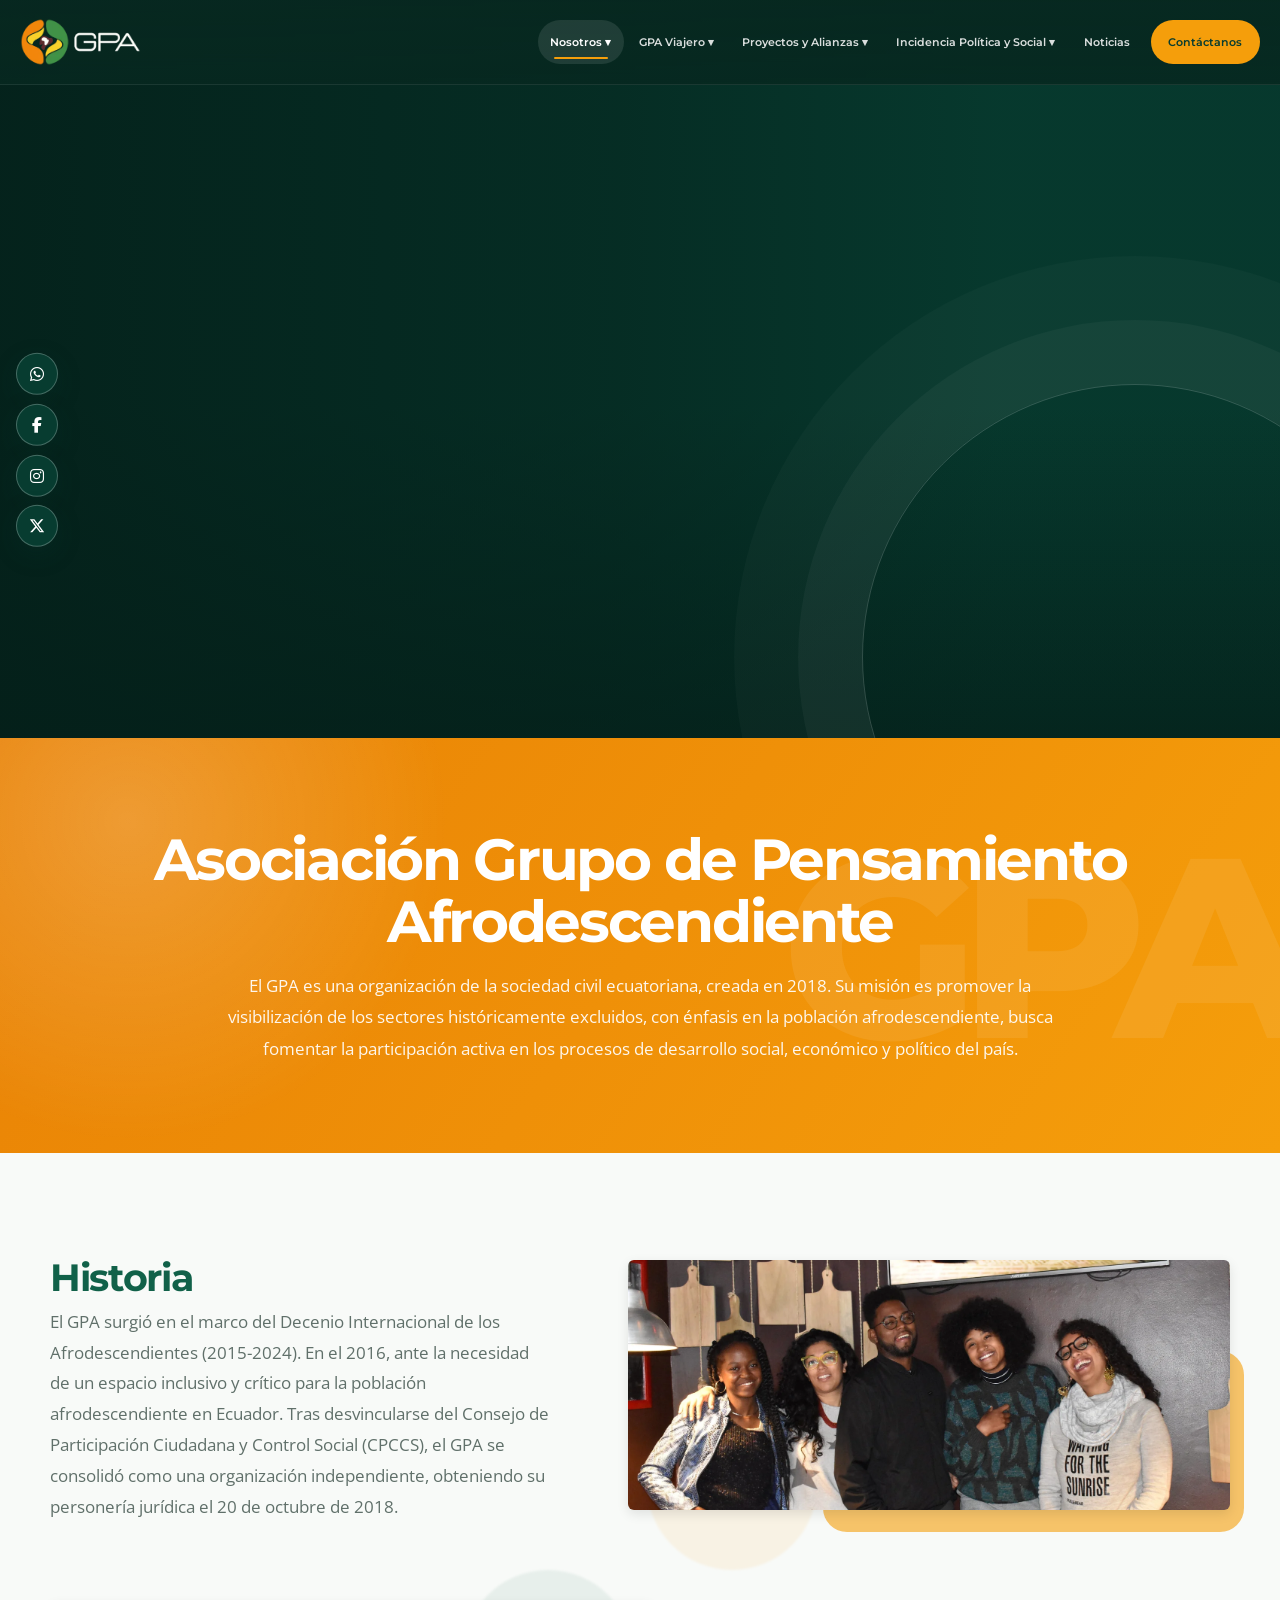
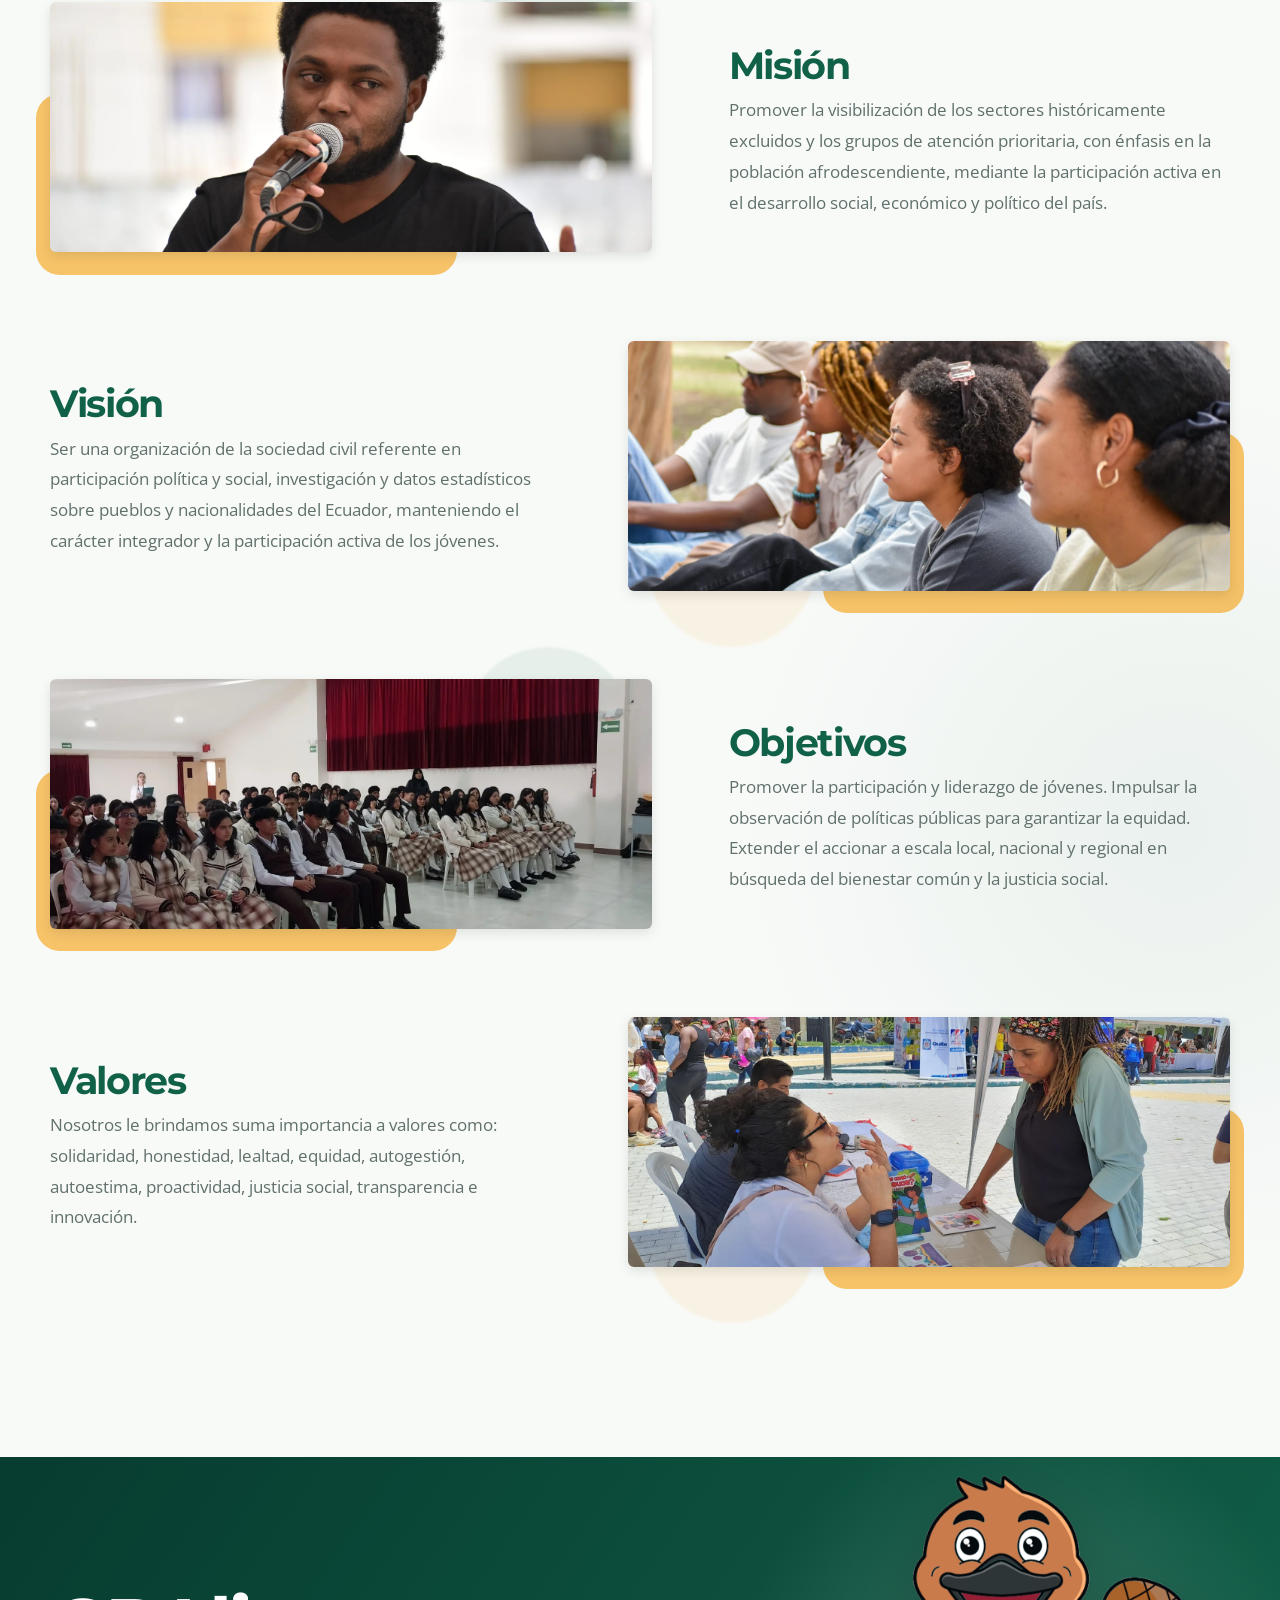
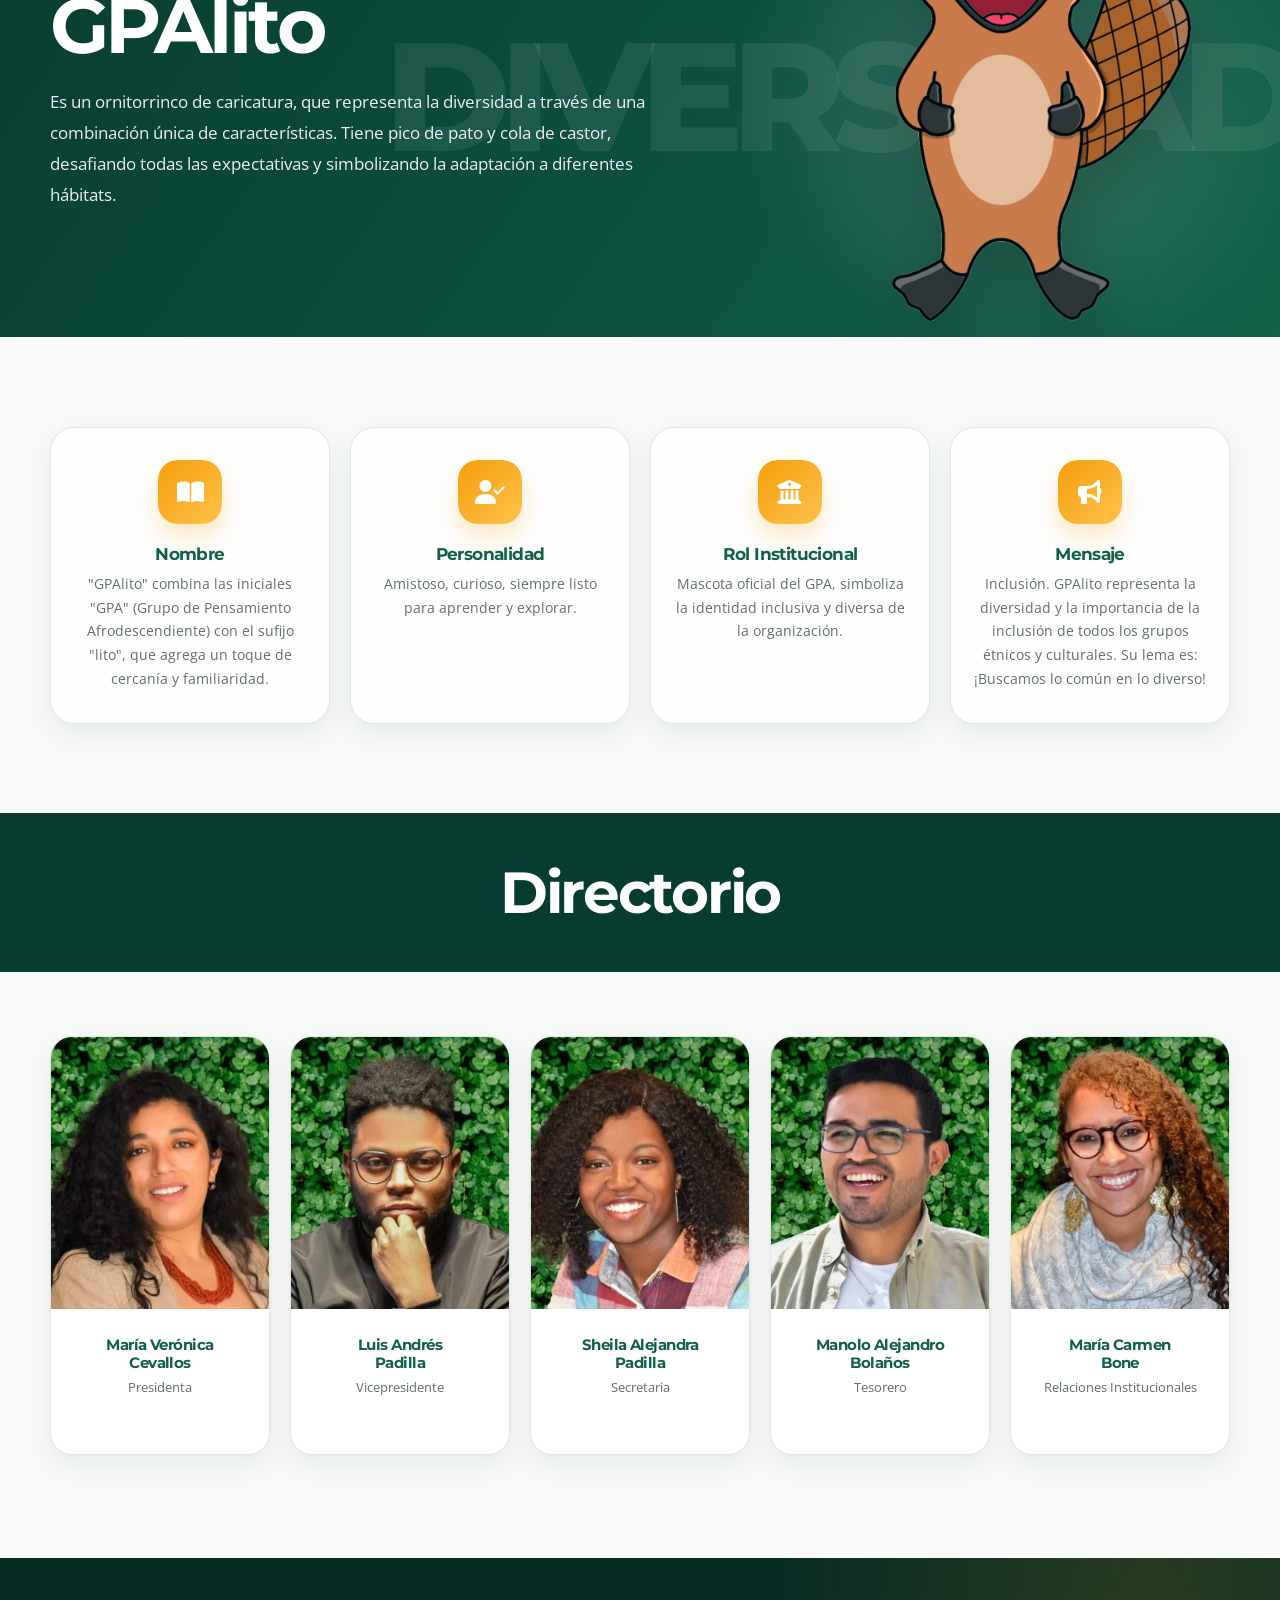
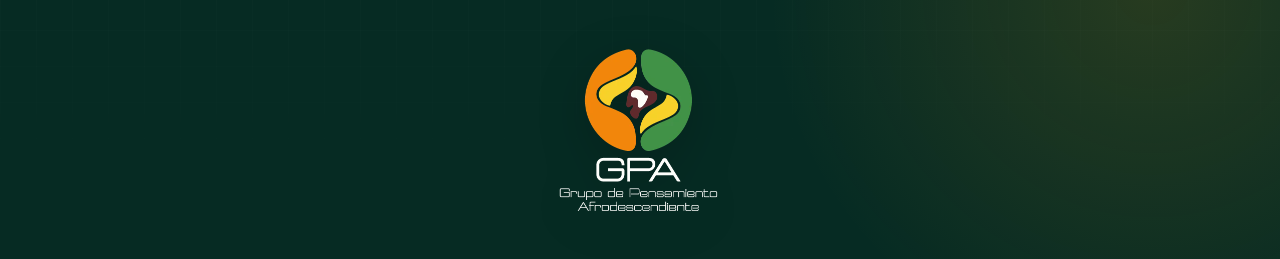
==== commit 4f4a7246: "Actualización de cambios" ====
--- a/index.html
+++ b/index.html
@@ -29,8 +29,10 @@
             <i class="fab fa-instagram"></i>
         </a>
         
-        <a href="https://x.com/gpafroficial?t=GtPYE1b2U4XXkGQpBoZMTg&s=09" target="_blank" rel="noopener noreferrer" class="social-btn">
-            <i class="fa-brands fa-x-twitter"></i>
+        <a href="https://x.com/gpafroficial?t=GtPYE1b2U4XXkGQpBoZMTg&s=09" target="_blank" rel="noopener noreferrer" class="social-btn" aria-label="X">
+            <svg viewBox="0 0 24 24" width="16" height="16" fill="currentColor" aria-hidden="true">
+                <path d="M18.244 2.25h3.308l-7.227 8.26 8.502 11.24H16.17l-5.214-6.817L4.99 21.75H1.68l7.73-8.835L1.254 2.25H8.08l4.713 6.231zm-1.161 17.52h1.833L7.084 4.126H5.117z" />
+            </svg>
         </a>
     </div>
 
--- a/css/styles.css
+++ b/css/styles.css
@@ -9,7 +9,7 @@
 
 /* --- 3. MÓDULOS --- */
 @import url('modules/nosotros.css');
-@import url('modules/gpaviajero.css');
+@import url('modules/gpaviajero.css?v=20260902-2');
 @import url('modules/proyectos.css');
 @import url('modules/incidencias.css');
 @import url('modules/noticias.css');
--- a/css/modern.css
+++ b/css/modern.css
@@ -885,6 +885,52 @@
     line-height: 1.65;
 }
 
+.tarjeta-verde .btn-enlace-tarjeta,
+.tarjeta-verde .btn-enlace-tarjeta:visited {
+    display: inline-flex !important;
+    align-items: center;
+    justify-content: center;
+    gap: .55rem;
+    margin-top: auto;
+    padding: .58rem .68rem .58rem 1.05rem;
+    border: 1px solid rgba(245, 158, 11, .55);
+    border-radius: 999px;
+    color: var(--brand-green-dark) !important;
+    background: linear-gradient(135deg, #ffffff 0%, #fff3c4 100%) !important;
+    box-shadow: 0 10px 24px rgba(7, 40, 32, .16);
+    font-family: var(--font-display);
+    font-size: .82rem;
+    font-weight: 800;
+    line-height: 1;
+    text-decoration: none !important;
+    transition: background .2s ease, border-color .2s ease, box-shadow .2s ease, transform .2s ease;
+}
+
+.tarjeta-verde .btn-enlace-tarjeta i {
+    display: inline-grid;
+    width: 1.45rem;
+    height: 1.45rem;
+    border-radius: 50%;
+    color: #ffffff;
+    background: var(--brand-green-dark);
+    font-size: .72rem;
+    place-items: center;
+    transition: background .2s ease, transform .2s ease;
+}
+
+.tarjeta-verde .btn-enlace-tarjeta:hover {
+    border-color: var(--brand-orange);
+    color: var(--brand-green-dark) !important;
+    background: var(--brand-orange) !important;
+    box-shadow: 0 14px 30px rgba(245, 158, 11, .3);
+    transform: translateY(-2px);
+}
+
+.tarjeta-verde .btn-enlace-tarjeta:hover i {
+    background: var(--brand-green);
+    transform: translateX(2px);
+}
+
 .icono-convenio {
     display: grid;
     width: 70px;
